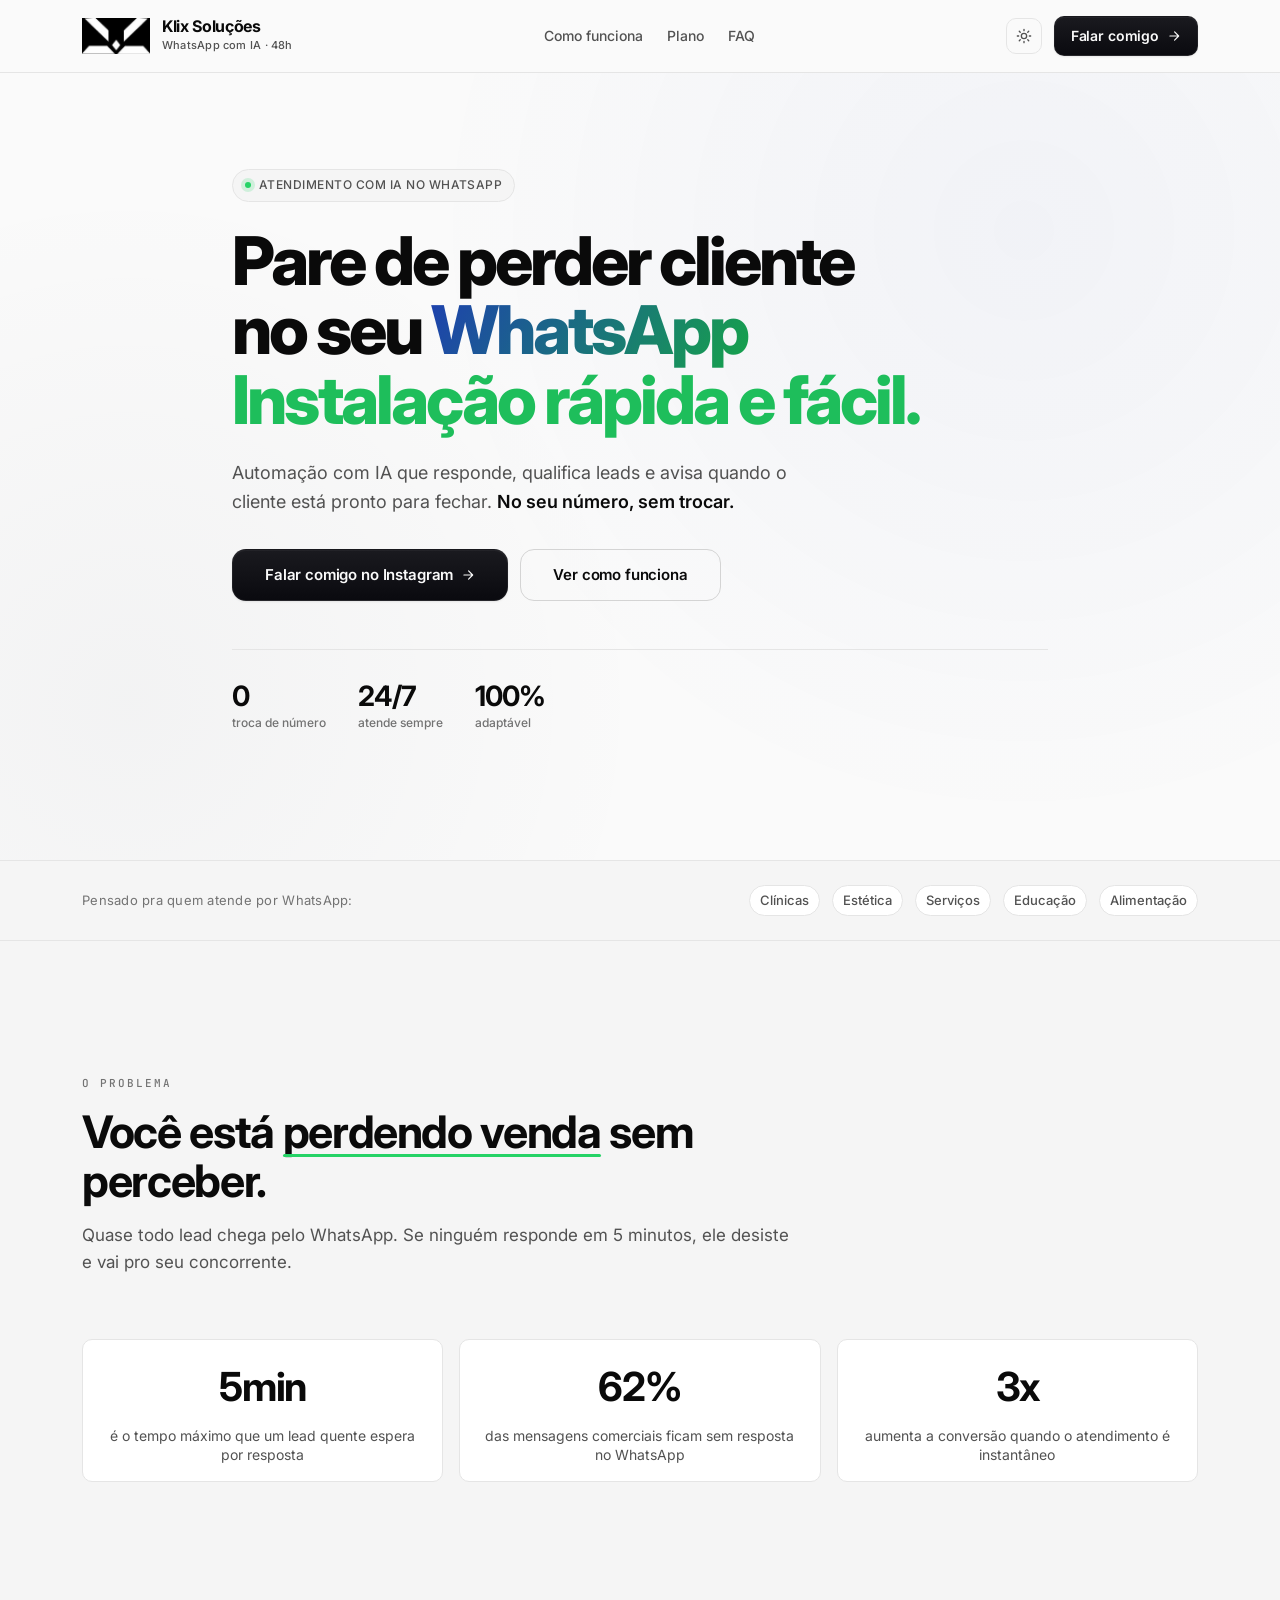
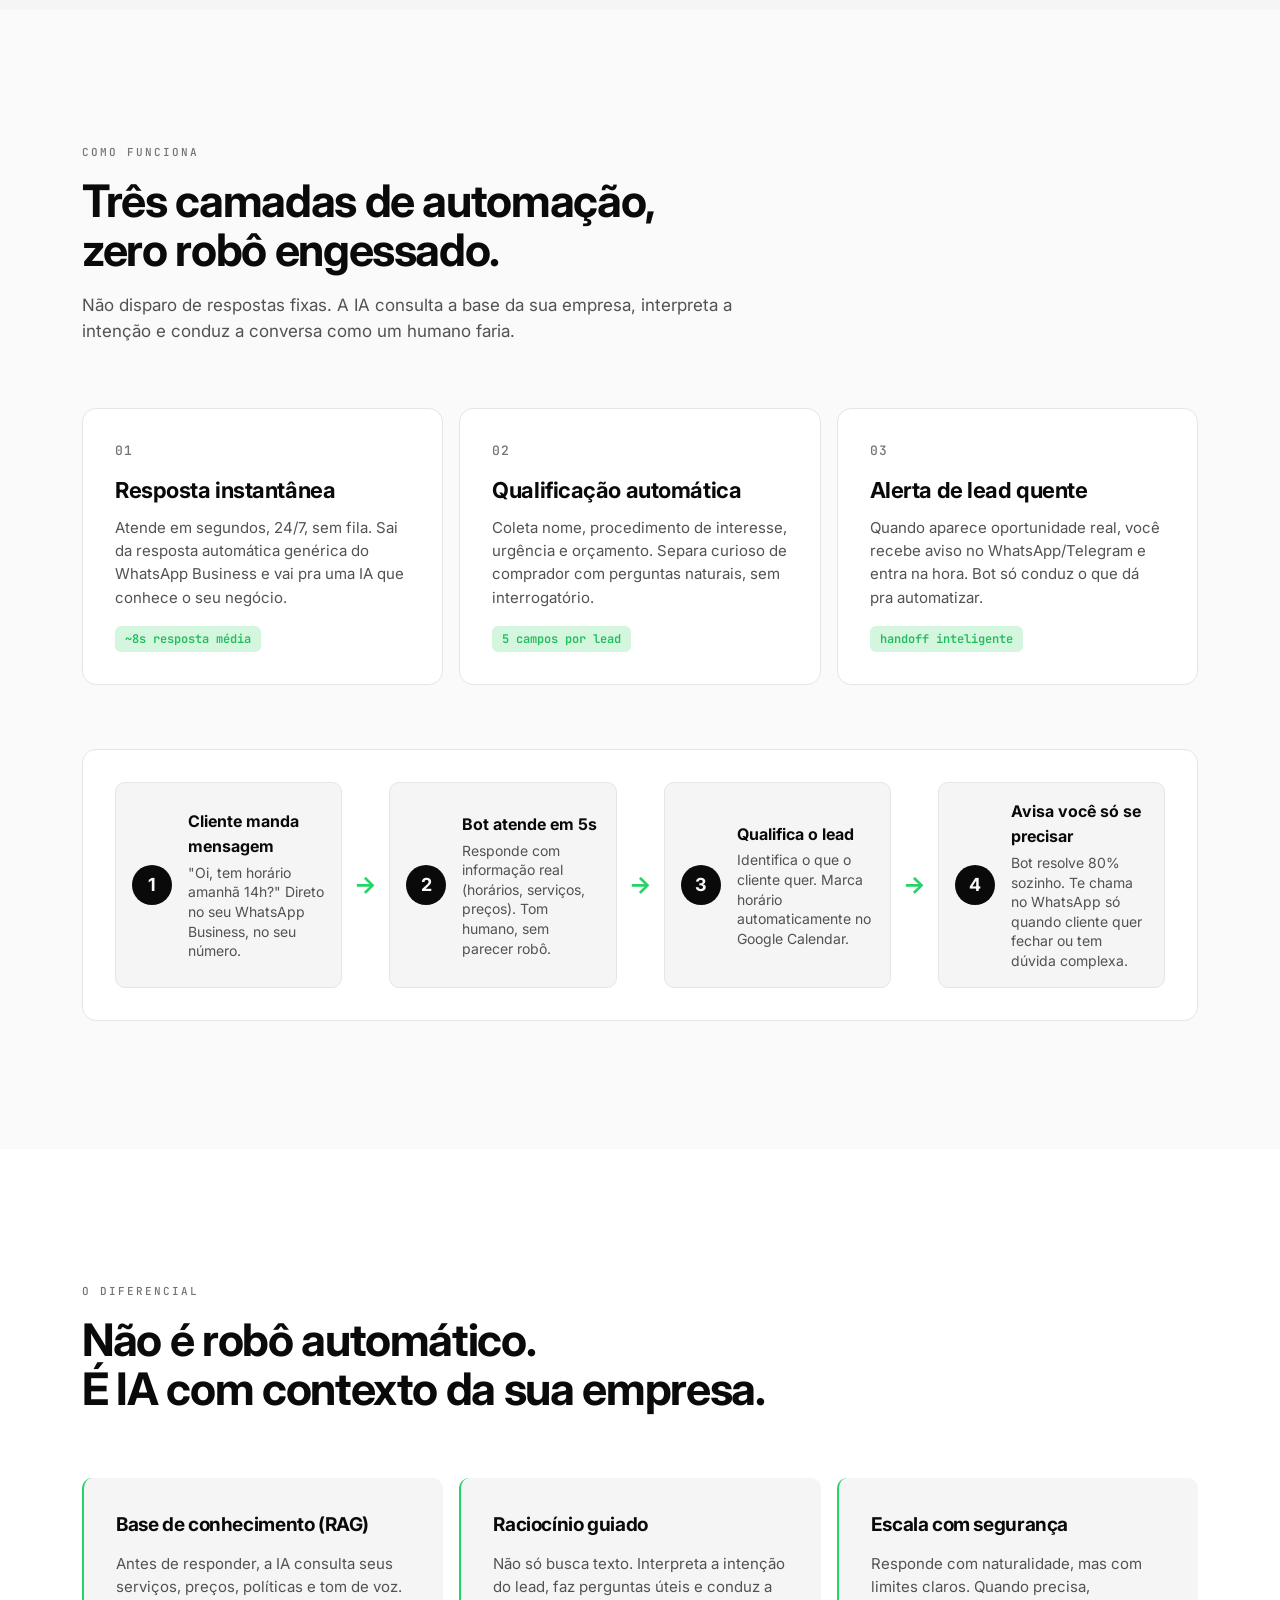
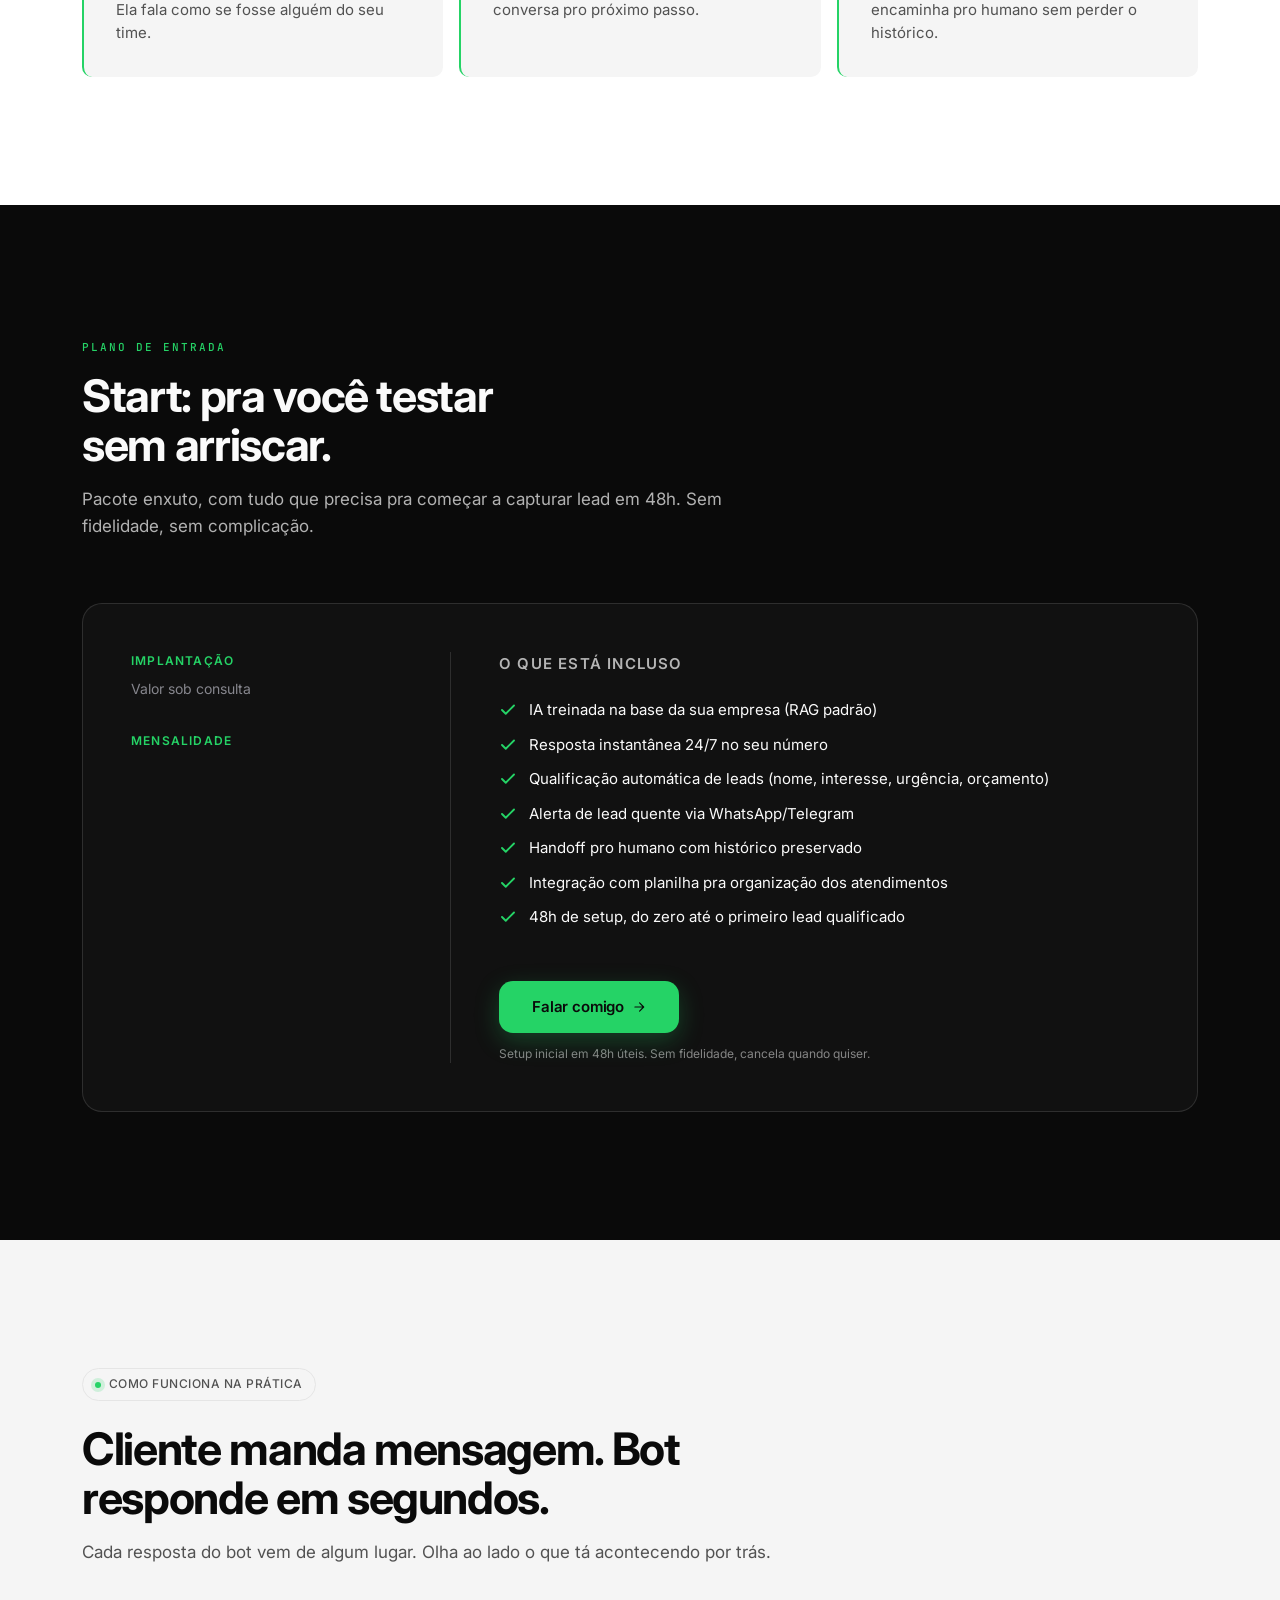
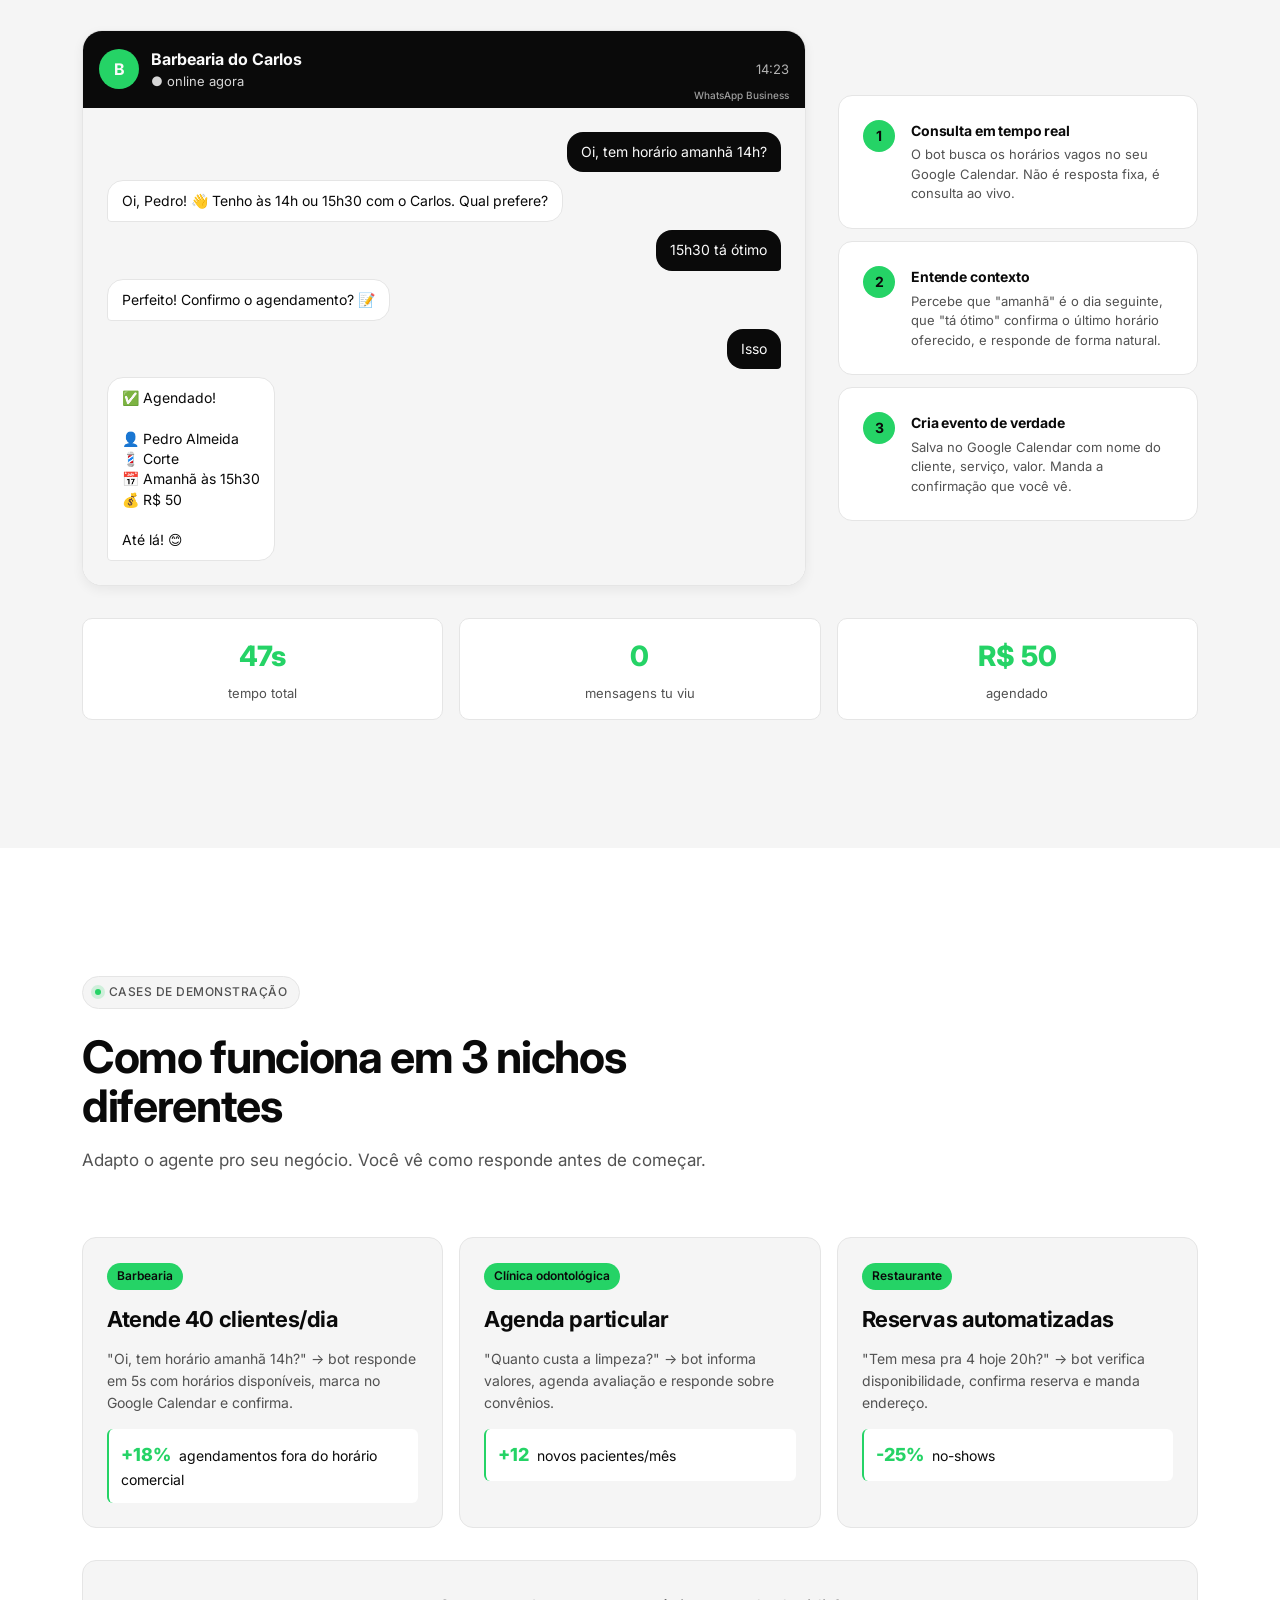
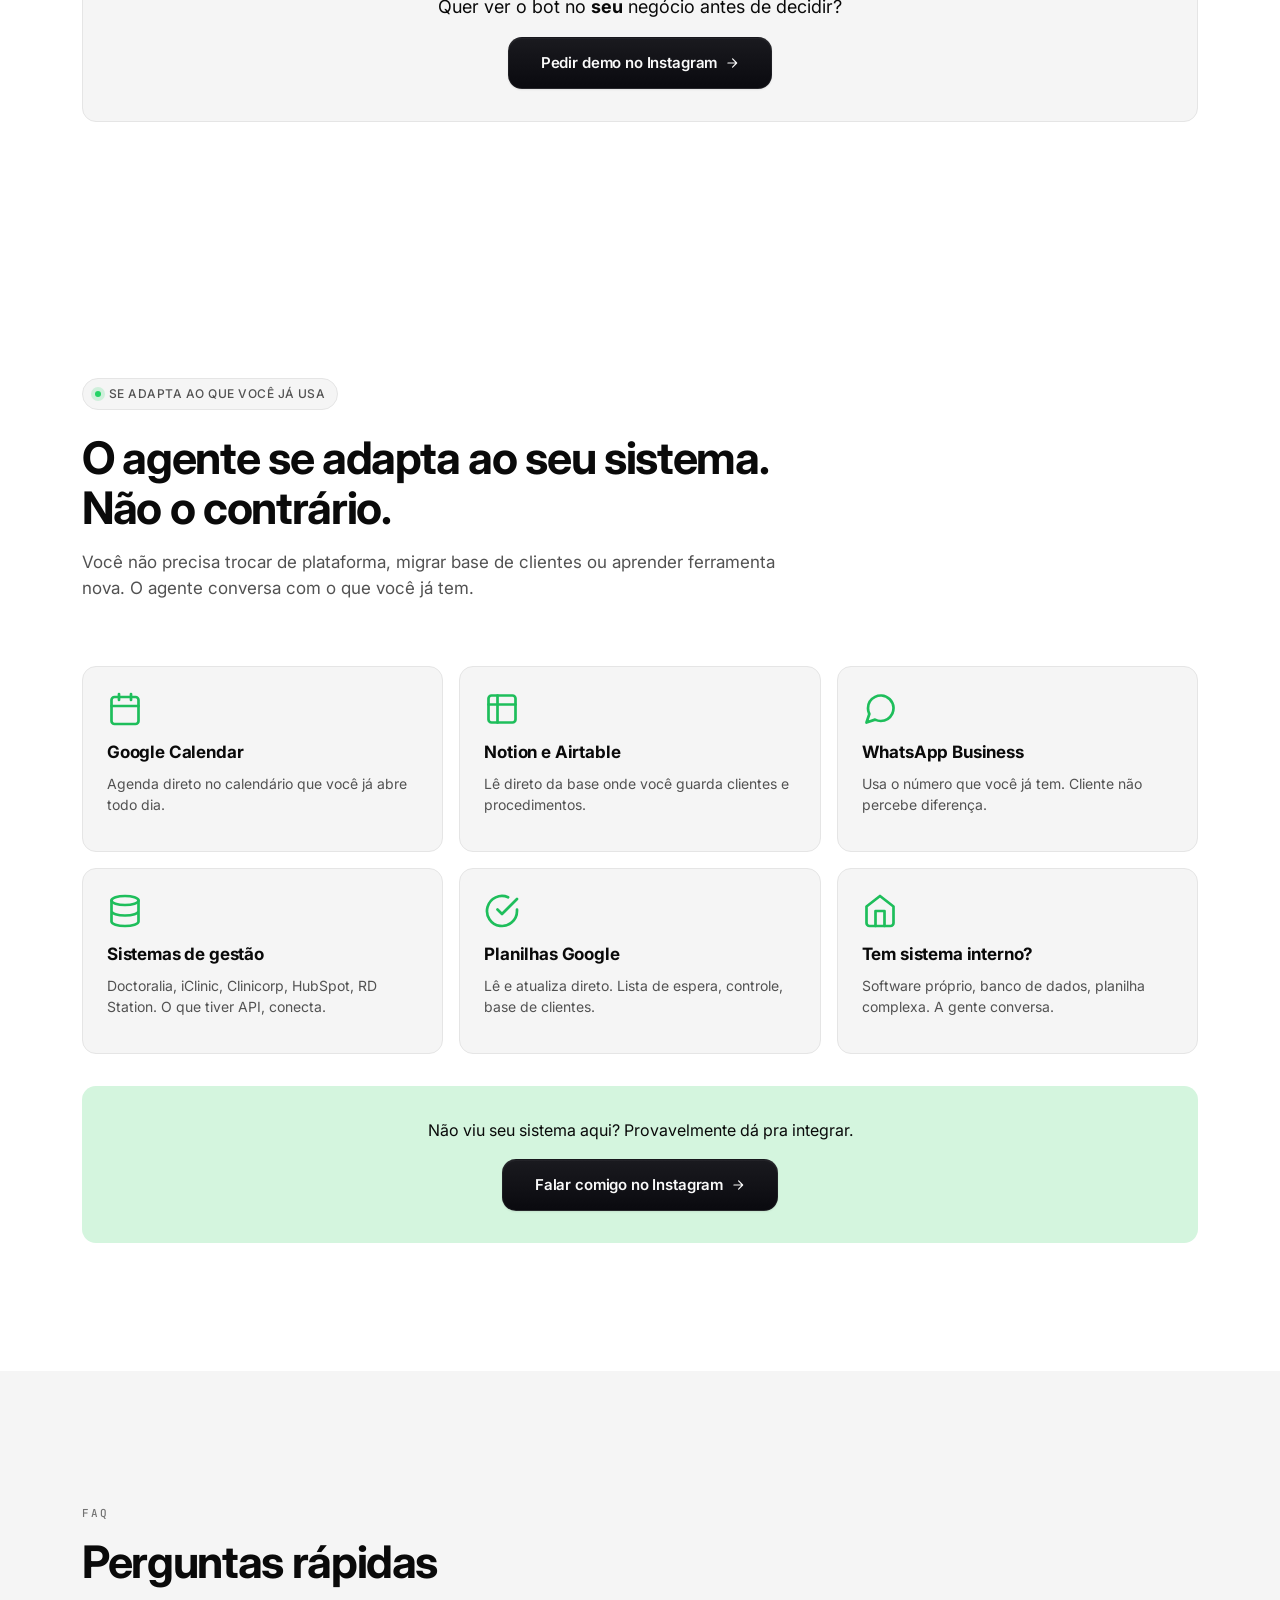
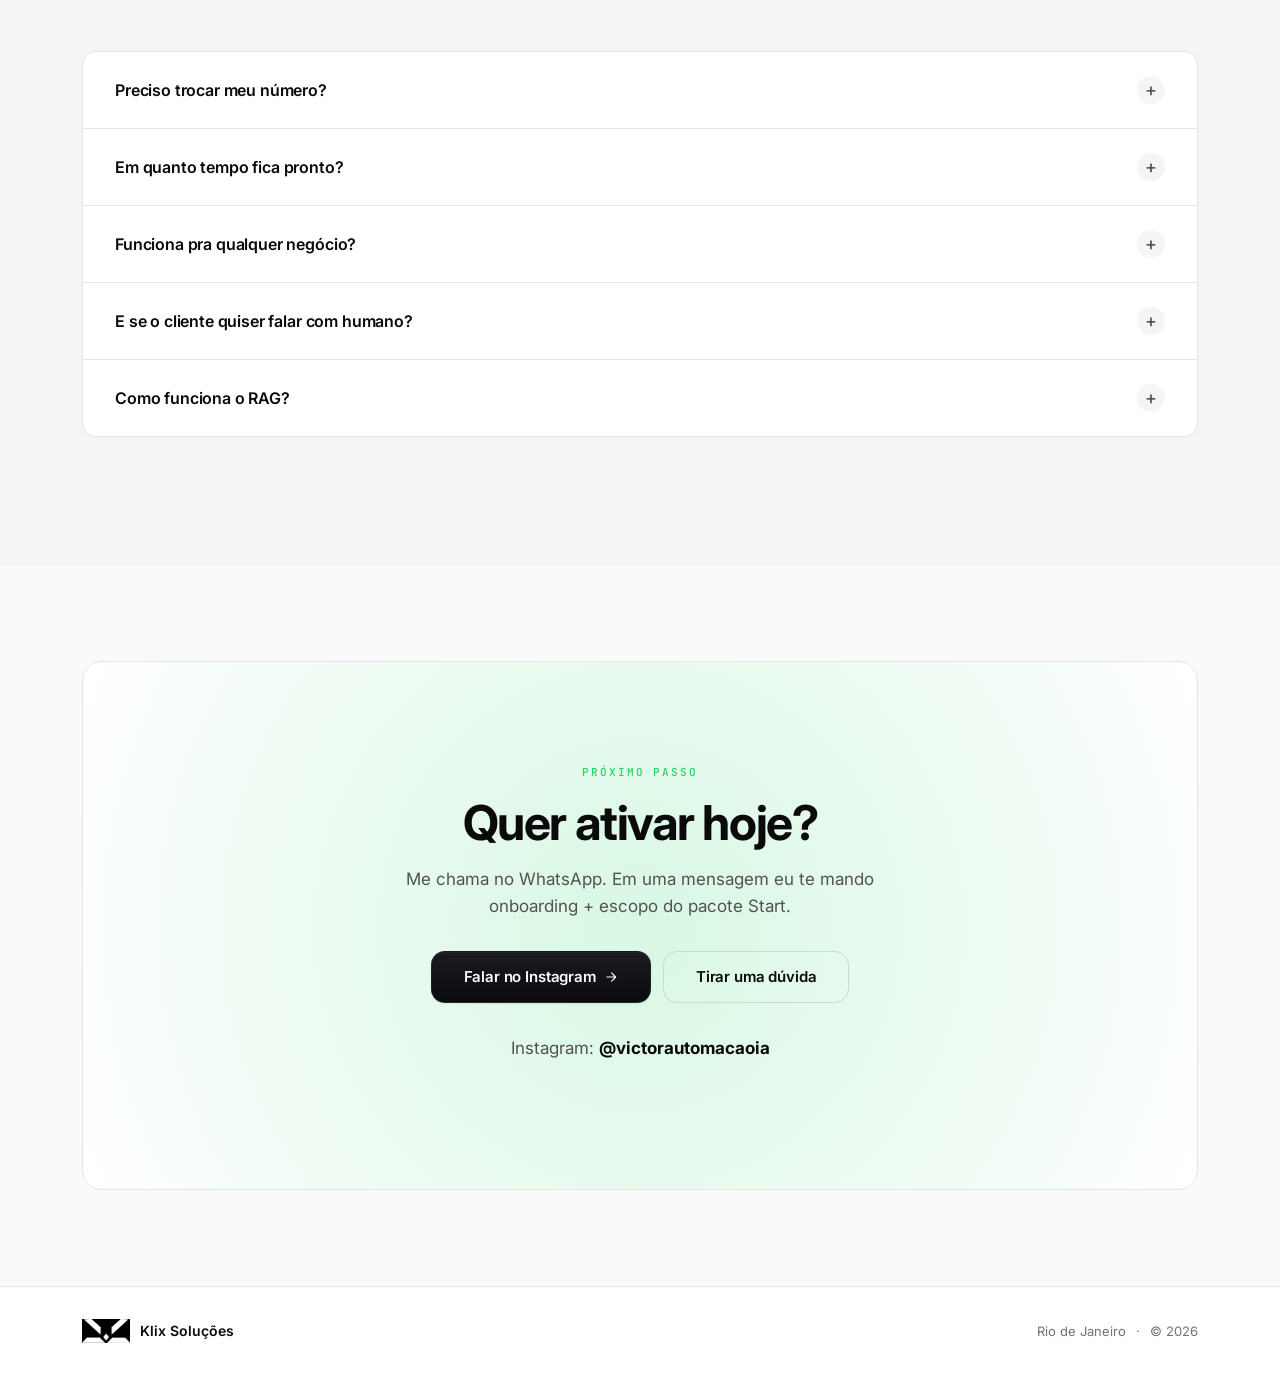
==== index.html @ 579a9c03 "fix: remove first person copy and update instagram links to klixsolucoesia" ====
<!doctype html>
<html lang="pt-BR">
<head>
  <meta charset="UTF-8" />
  <meta http-equiv="Content-Security-Policy" content="upgrade-insecure-requests">
  <meta name="viewport" content="width=device-width, initial-scale=1.0" />
  <title>Klix Soluções | WhatsApp com IA em 48h</title>
  <meta name="description" content="Automação com IA no WhatsApp. Resposta instantânea, qualificação automática de leads e alerta de lead quente pra clínicas, estética e serviços." />
  <meta name="theme-color" content="#0a0a0a" />
  <meta property="og:title" content="Klix Soluções · WhatsApp com IA em 48h" />
  <meta property="og:description" content="Resposta, qualificação e alerta no seu número, sem trocar." />
  <meta property="og:type" content="website" />
  <meta property="og:image" content="assets/og-cover.svg" />
  <link rel="icon" type="image/svg+xml" href="assets/favicon.svg" />
  <link rel="preconnect" href="https://fonts.googleapis.com" />
  <link rel="preconnect" href="https://fonts.gstatic.com" crossorigin />
  <link rel="stylesheet" href="https://fonts.googleapis.com/css2?family=Inter:wght@400;500;600;700;800&family=JetBrains+Mono:wght@400;500&display=swap" />
  <link rel="stylesheet" href="styles.css" />
</head>
<body>

<!-- ========== NAV ========== -->
<header class="nav">
  <div class="container nav__inner">
    <a href="#top" class="brand" aria-label="Klix Soluções">
      <img class="brand__mark" src="assets/logo-mark.png" alt="Klix Soluções" width="68" height="36" />
      <div class="brand__text">
        <strong>Klix Soluções</strong>
        <span>WhatsApp com IA · 48h</span>
      </div>
    </a>
    <nav class="nav__links" aria-label="Navegação principal">
      <a href="#como-funciona">Como funciona</a>
      <a href="#planos">Plano</a>
      <a href="#faq">FAQ</a>
    </nav>
    <div class="nav__actions">
      <button id="theme-toggle" class="theme-toggle" type="button" aria-label="Alternar tema">
        <svg class="icon-sun" viewBox="0 0 24 24" fill="none" stroke="currentColor" stroke-width="2" stroke-linecap="round" stroke-linejoin="round" aria-hidden="true">
          <circle cx="12" cy="12" r="4"/><path d="M12 2v2M12 20v2M4.93 4.93l1.41 1.41M17.66 17.66l1.41 1.41M2 12h2M20 12h2M4.93 19.07l1.41-1.41M17.66 6.34l1.41-1.41"/>
        </svg>
        <svg class="icon-moon" viewBox="0 0 24 24" fill="none" stroke="currentColor" stroke-width="2" stroke-linecap="round" stroke-linejoin="round" aria-hidden="true">
          <path d="M21 12.79A9 9 0 1 1 11.21 3 7 7 0 0 0 21 12.79z"/>
        </svg>
      </button>
      <a id="cta-top" class="btn btn--primary" href="https://instagram.com/klixsolucoesia" target="_blank" rel="noopener">
        Falar comigo
        <svg class="icon-arrow" viewBox="0 0 24 24" fill="none" stroke="currentColor" stroke-width="2" stroke-linecap="round" stroke-linejoin="round" aria-hidden="true"><path d="M5 12h14M13 5l7 7-7 7"/></svg>
      </a>
    </div>
  </div>
</header>

<main id="top">

  <!-- ========== HERO ========== -->
  <section class="hero">
    <div class="hero__bg" aria-hidden="true"></div>
    <div class="container hero__inner">
      <div class="hero__copy">
        <div class="eyebrow">
          <span class="eyebrow__dot"></span>
          Atendimento com IA no WhatsApp
        </div>
        <h1 class="hero__title">
          Pare de perder cliente<br>
          no seu <em class="brand-highlight">WhatsApp</em><br>
          <span class="hero__title-emph">Instalação rápida e fácil.</span>
        </h1>
        <p class="hero__sub">
          Automação com IA que responde, qualifica leads e avisa quando o cliente está pronto para fechar. <strong>No seu número, sem trocar.</strong>
        </p>
        <div class="hero__cta-row">
          <a id="cta-hero" class="btn btn--primary btn--lg" href="https://instagram.com/klixsolucoesia" target="_blank" rel="noopener">
            Falar comigo no Instagram
            <svg class="icon-arrow" viewBox="0 0 24 24" fill="none" stroke="currentColor" stroke-width="2" stroke-linecap="round" stroke-linejoin="round" aria-hidden="true"><path d="M5 12h14M13 5l7 7-7 7"/></svg>
          </a>
          <a class="btn btn--ghost btn--lg" href="#como-funciona">
            Ver como funciona
          </a>
        </div>
        <div class="hero__meta">
          <div class="hero__meta-item">
            <strong>0</strong>
            <span>troca de número</span>
          </div>
          <div class="hero__meta-item">
            <strong>24/7</strong>
            <span>atende sempre</span>
          </div>
          <div class="hero__meta-item">
            <strong>100%</strong>
            <span>adaptável</span>
          </div>
        </div>
      </div>
    </div>
  </section>

  <!-- ========== TRUST BAR ========== -->
  <section class="trustbar">
    <div class="container">
      <p class="trustbar__text">Pensado pra quem atende por WhatsApp:</p>
      <ul class="trustbar__list">
        <li>Clínicas</li>
        <li>Estética</li>
        <li>Serviços</li>
        <li>Educação</li>
        <li>Alimentação</li>
      </ul>
    </div>
  </section>

  <!-- ========== PROBLEMA ========== -->
  <section class="section section--problem">
    <div class="container">
      <div class="section__head">
        <span class="kicker">O problema</span>
        <h2>Você está <em>perdendo venda</em> sem perceber.</h2>
        <p>Quase todo lead chega pelo WhatsApp. Se ninguém responde em 5 minutos, ele desiste e vai pro seu concorrente.</p>
      </div>
      <div class="stats">
        <article class="stat">
          <strong>5min</strong>
          <p>é o tempo máximo que um lead quente espera por resposta</p>
        </article>
        <article class="stat">
          <strong>62%</strong>
          <p>das mensagens comerciais ficam sem resposta no WhatsApp</p>
        </article>
        <article class="stat">
          <strong>3x</strong>
          <p>aumenta a conversão quando o atendimento é instantâneo</p>
        </article>
      </div>
    </div>
  </section>

  <!-- ========== SOLUÇÃO ========== -->
  <section class="section section--solution" id="como-funciona">
    <div class="container">
      <div class="section__head">
        <span class="kicker">Como funciona</span>
        <h2>Três camadas de automação,<br>zero robô engessado.</h2>
        <p>Não disparo de respostas fixas. A IA consulta a base da sua empresa, interpreta a intenção e conduz a conversa como um humano faria.</p>
      </div>
      <div class="cards">
        <article class="card">
          <div class="card__num">01</div>
          <h3>Resposta instantânea</h3>
          <p>Atende em segundos, 24/7, sem fila. Sai da resposta automática genérica do WhatsApp Business e vai pra uma IA que conhece o seu negócio.</p>
          <div class="card__tag">~8s resposta média</div>
        </article>
        <article class="card">
          <div class="card__num">02</div>
          <h3>Qualificação automática</h3>
          <p>Coleta nome, procedimento de interesse, urgência e orçamento. Separa curioso de comprador com perguntas naturais, sem interrogatório.</p>
          <div class="card__tag">5 campos por lead</div>
        </article>
        <article class="card">
          <div class="card__num">03</div>
          <h3>Alerta de lead quente</h3>
          <p>Quando aparece oportunidade real, você recebe aviso no WhatsApp/Telegram e entra na hora. Bot só conduz o que dá pra automatizar.</p>
          <div class="card__tag">handoff inteligente</div>
        </article>
      </div>
      <div class="process-grid">
        <div class="process-step">
          <div class="step-num">1</div>
          <div class="step-content">
            <div class="step-title">Cliente manda mensagem</div>
            <div class="step-desc">"Oi, tem horário amanhã 14h?" Direto no seu WhatsApp Business, no seu número.</div>
          </div>
        </div>
        <div class="step-arrow">→</div>
        <div class="process-step">
          <div class="step-num">2</div>
          <div class="step-content">
            <div class="step-title">Bot atende em 5s</div>
            <div class="step-desc">Responde com informação real (horários, serviços, preços). Tom humano, sem parecer robô.</div>
          </div>
        </div>
        <div class="step-arrow">→</div>
        <div class="process-step">
          <div class="step-num">3</div>
          <div class="step-content">
            <div class="step-title">Qualifica o lead</div>
            <div class="step-desc">Identifica o que o cliente quer. Marca horário automaticamente no Google Calendar.</div>
          </div>
        </div>
        <div class="step-arrow">→</div>
        <div class="process-step">
          <div class="step-num">4</div>
          <div class="step-content">
            <div class="step-title">Avisa você só se precisar</div>
            <div class="step-desc">Bot resolve 80% sozinho. Te chama no WhatsApp só quando cliente quer fechar ou tem dúvida complexa.</div>
          </div>
        </div>
      </div>
    </div>
  </section>

  <!-- ========== DIFERENCIAL ========== -->
  <section class="section section--diff">
    <div class="container">
      <div class="section__head">
        <span class="kicker">O diferencial</span>
        <h2>Não é robô automático.<br>É IA com contexto da sua empresa.</h2>
      </div>
      <div class="diff-grid">
        <article>
          <h3>Base de conhecimento (RAG)</h3>
          <p>Antes de responder, a IA consulta seus serviços, preços, políticas e tom de voz. Ela fala como se fosse alguém do seu time.</p>
        </article>
        <article>
          <h3>Raciocínio guiado</h3>
          <p>Não só busca texto. Interpreta a intenção do lead, faz perguntas úteis e conduz a conversa pro próximo passo.</p>
        </article>
        <article>
          <h3>Escala com segurança</h3>
          <p>Responde com naturalidade, mas com limites claros. Quando precisa, encaminha pro humano sem perder o histórico.</p>
        </article>
      </div>
    </div>
  </section>

  <!-- ========== PLANO ========== -->
  <section class="section section--plan" id="planos">
    <div class="container">
      <div class="section__head">
        <span class="kicker">Plano de entrada</span>
        <h2>Start: pra você testar<br>sem arriscar.</h2>
        <p>Pacote enxuto, com tudo que precisa pra começar a capturar lead em 48h. Sem fidelidade, sem complicação.</p>
      </div>
      <div class="plan">
        <div class="plan__price">
          <div class="plan__price-item">
            <div class="plan__price-label">Implantação</div>
            <div class="plan__price-meta" style="font-size:14px;color:#86868d;">Valor sob consulta</div>
          </div>
          <div class="plan__price-item">
            <div class="plan__price-label">Mensalidade</div>
            
          </div>
        </div>
        <div class="plan__features">
          <h3>O que está incluso</h3>
          <ul>
            <li>
              <svg class="check" viewBox="0 0 24 24" fill="none" stroke="currentColor" stroke-width="2.5" stroke-linecap="round" stroke-linejoin="round" aria-hidden="true"><path d="M20 6 9 17l-5-5"/></svg>
              IA treinada na base da sua empresa (RAG padrão)
            </li>
            <li>
              <svg class="check" viewBox="0 0 24 24" fill="none" stroke="currentColor" stroke-width="2.5" stroke-linecap="round" stroke-linejoin="round" aria-hidden="true"><path d="M20 6 9 17l-5-5"/></svg>
              Resposta instantânea 24/7 no seu número
            </li>
            <li>
              <svg class="check" viewBox="0 0 24 24" fill="none" stroke="currentColor" stroke-width="2.5" stroke-linecap="round" stroke-linejoin="round" aria-hidden="true"><path d="M20 6 9 17l-5-5"/></svg>
              Qualificação automática de leads (nome, interesse, urgência, orçamento)
            </li>
            <li>
              <svg class="check" viewBox="0 0 24 24" fill="none" stroke="currentColor" stroke-width="2.5" stroke-linecap="round" stroke-linejoin="round" aria-hidden="true"><path d="M20 6 9 17l-5-5"/></svg>
              Alerta de lead quente via WhatsApp/Telegram
            </li>
            <li>
              <svg class="check" viewBox="0 0 24 24" fill="none" stroke="currentColor" stroke-width="2.5" stroke-linecap="round" stroke-linejoin="round" aria-hidden="true"><path d="M20 6 9 17l-5-5"/></svg>
              Handoff pro humano com histórico preservado
            </li>
            <li>
              <svg class="check" viewBox="0 0 24 24" fill="none" stroke="currentColor" stroke-width="2.5" stroke-linecap="round" stroke-linejoin="round" aria-hidden="true"><path d="M20 6 9 17l-5-5"/></svg>
              Integração com planilha pra organização dos atendimentos
            </li>
            <li>
              <svg class="check" viewBox="0 0 24 24" fill="none" stroke="currentColor" stroke-width="2.5" stroke-linecap="round" stroke-linejoin="round" aria-hidden="true"><path d="M20 6 9 17l-5-5"/></svg>
              48h de setup, do zero até o primeiro lead qualificado
            </li>
          </ul>
          <a id="cta-offer" class="btn btn--accent btn--lg plan__cta" href="https://instagram.com/klixsolucoesia" target="_blank" rel="noopener">
            Falar comigo
            <svg class="icon-arrow" viewBox="0 0 24 24" fill="none" stroke="currentColor" stroke-width="2" stroke-linecap="round" stroke-linejoin="round" aria-hidden="true"><path d="M5 12h14M13 5l7 7-7 7"/></svg>
          </a>
          <p class="plan__fine">Setup inicial em 48h úteis. Sem fidelidade, cancela quando quiser.</p>
        </div>
      </div>
    </div>
  </section>

  
<!-- ========== DEMO ========== -->
<section class="section section--demo" id="demo">
  <div class="container">
    <div class="section__head">
      <div class="eyebrow">
        <span class="eyebrow__dot"></span>
        Como funciona na prática
      </div>
      <h2>Cliente manda mensagem. Bot responde em segundos.</h2>
      <p>Cada resposta do bot vem de algum lugar. Olha ao lado o que tá acontecendo por trás.</p>
    </div>

    <div class="demo-grid">
      <!-- Chat à esquerda -->
      <div class="chat-mock">
        <div class="chat-mock__header">
          <div class="chat-avatar">B</div>
          <div class="chat-meta">
            <div class="chat-name">Barbearia do Carlos</div>
            <div class="chat-status">● online agora</div>
          </div>
          <div class="chat-time">14:23</div>
        </div>

        <div class="chat-body">
          <div class="msg msg--user" data-annotation="1">Oi, tem horário amanhã 14h?</div>
          <div class="msg msg--bot" data-annotation="2">Oi, Pedro! 👋 Tenho às 14h ou 15h30 com o Carlos. Qual prefere?</div>
          <div class="msg msg--user" data-annotation="3">15h30 tá ótimo</div>
          <div class="msg msg--bot" data-annotation="4">Perfeito! Confirmo o agendamento? 📝</div>
          <div class="msg msg--user" data-annotation="5">Isso</div>
          <div class="msg msg--bot" data-annotation="6">✅ Agendado!<br><br>👤 Pedro Almeida<br>💈 Corte<br>📅 Amanhã às 15h30<br>💰 R$ 50<br><br>Até lá! 😊</div>
        </div>
      </div>

      <!-- Annotations à direita -->
      <div class="annotations-panel">
        <div class="annotation-card" data-target="2">
          <div class="annotation-num">1</div>
          <div class="annotation-content">
            <strong>Consulta em tempo real</strong>
            <p>O bot busca os horários vagos no seu Google Calendar. Não é resposta fixa, é consulta ao vivo.</p>
          </div>
        </div>

        <div class="annotation-card" data-target="4">
          <div class="annotation-num">2</div>
          <div class="annotation-content">
            <strong>Entende contexto</strong>
            <p>Percebe que "amanhã" é o dia seguinte, que "tá ótimo" confirma o último horário oferecido, e responde de forma natural.</p>
          </div>
        </div>

        <div class="annotation-card" data-target="6">
          <div class="annotation-num">3</div>
          <div class="annotation-content">
            <strong>Cria evento de verdade</strong>
            <p>Salva no Google Calendar com nome do cliente, serviço, valor. Manda a confirmação que você vê.</p>
          </div>
        </div>
      </div>
    </div>

    <div class="chat-stats">
      <div class="stat">
        <div class="stat-num">47s</div>
        <div class="stat-label">tempo total</div>
      </div>
      <div class="stat">
        <div class="stat-num">0</div>
        <div class="stat-label">mensagens tu viu</div>
      </div>
      <div class="stat">
        <div class="stat-num">R$ 50</div>
        <div class="stat-label">agendado</div>
      </div>
    </div>
  </div>
</section>

<!-- ========== CASES ========== -->
<section class="section section--cases" id="cases">
  <div class="container">
    <div class="section__head">
      <div class="eyebrow">
        <span class="eyebrow__dot"></span>
        Cases de demonstração
      </div>
      <h2>Como funciona em 3 nichos diferentes</h2>
      <p>Adapto o agente pro seu negócio. Você vê como responde antes de começar.</p>
    </div>

    <div class="cases-grid">
      <div class="case-card">
        <div class="case-tag">Barbearia</div>
        <h3>Atende 40 clientes/dia</h3>
        <p>"Oi, tem horário amanhã 14h?" → bot responde em 5s com horários disponíveis, marca no Google Calendar e confirma.</p>
        <div class="case-result">
          <strong>+18%</strong> agendamentos fora do horário comercial
        </div>
      </div>

      <div class="case-card">
        <div class="case-tag">Clínica odontológica</div>
        <h3>Agenda particular</h3>
        <p>"Quanto custa a limpeza?" → bot informa valores, agenda avaliação e responde sobre convênios.</p>
        <div class="case-result">
          <strong>+12</strong> novos pacientes/mês
        </div>
      </div>

      <div class="case-card">
        <div class="case-tag">Restaurante</div>
        <h3>Reservas automatizadas</h3>
        <p>"Tem mesa pra 4 hoje 20h?" → bot verifica disponibilidade, confirma reserva e manda endereço.</p>
        <div class="case-result">
          <strong>-25%</strong> no-shows
        </div>
      </div>
    </div>

    <div class="cases-cta">
      <p>Quer ver o bot no <strong>seu</strong> negócio antes de decidir?</p>
      <a class="btn btn--primary btn--lg" href="https://instagram.com/klixsolucoesia" target="_blank" rel="noopener">
        Pedir demo no Instagram
        <svg class="icon-arrow" viewBox="0 0 24 24" fill="none" stroke="currentColor" stroke-width="2" stroke-linecap="round" stroke-linejoin="round" aria-hidden="true"><path d="M5 12h14M13 5l7 7-7 7"/></svg>
      </a>
    </div>
  </div>
</section>


<!-- ========== INTEGRAÇÕES ========== -->
<section class="section section--integrations" id="integracoes">
  <div class="container">
    <div class="section__head">
      <div class="eyebrow">
        <span class="eyebrow__dot"></span>
        Se adapta ao que você já usa
      </div>
      <h2>O agente se adapta ao seu sistema. Não o contrário.</h2>
      <p>Você não precisa trocar de plataforma, migrar base de clientes ou aprender ferramenta nova. O agente conversa com o que você já tem.</p>
    </div>

    <div class="integrations-grid">
      <div class="integration-card">
        <svg class="integration-icon" viewBox="0 0 24 24" fill="none" stroke="currentColor" stroke-width="1.8" stroke-linecap="round" stroke-linejoin="round" aria-hidden="true">
          <rect x="3" y="4" width="18" height="18" rx="2"/><path d="M16 2v4M8 2v4M3 10h18"/>
        </svg>
        <h3>Google Calendar</h3>
        <p>Agenda direto no calendário que você já abre todo dia.</p>
      </div>

      <div class="integration-card">
        <svg class="integration-icon" viewBox="0 0 24 24" fill="none" stroke="currentColor" stroke-width="1.8" stroke-linecap="round" stroke-linejoin="round" aria-hidden="true">
          <rect x="3" y="3" width="18" height="18" rx="2"/><path d="M9 3v18M3 9h18"/>
        </svg>
        <h3>Notion e Airtable</h3>
        <p>Lê direto da base onde você guarda clientes e procedimentos.</p>
      </div>

      <div class="integration-card">
        <svg class="integration-icon" viewBox="0 0 24 24" fill="none" stroke="currentColor" stroke-width="1.8" stroke-linecap="round" stroke-linejoin="round" aria-hidden="true">
          <path d="M21 11.5a8.38 8.38 0 0 1-.9 3.8 8.5 8.5 0 0 1-7.6 4.7 8.38 8.38 0 0 1-3.8-.9L3 21l1.9-5.7a8.38 8.38 0 0 1-.9-3.8 8.5 8.5 0 0 1 4.7-7.6 8.38 8.38 0 0 1 3.8-.9h.5a8.48 8.48 0 0 1 8 8v.5z"/>
        </svg>
        <h3>WhatsApp Business</h3>
        <p>Usa o número que você já tem. Cliente não percebe diferença.</p>
      </div>

      <div class="integration-card">
        <svg class="integration-icon" viewBox="0 0 24 24" fill="none" stroke="currentColor" stroke-width="1.8" stroke-linecap="round" stroke-linejoin="round" aria-hidden="true">
          <ellipse cx="12" cy="5" rx="9" ry="3"/><path d="M21 12c0 1.66-4 3-9 3s-9-1.34-9-3M3 5v14c0 1.66 4 3 9 3s9-1.34 9-3V5"/>
        </svg>
        <h3>Sistemas de gestão</h3>
        <p>Doctoralia, iClinic, Clinicorp, HubSpot, RD Station. O que tiver API, conecta.</p>
      </div>

      <div class="integration-card">
        <svg class="integration-icon" viewBox="0 0 24 24" fill="none" stroke="currentColor" stroke-width="1.8" stroke-linecap="round" stroke-linejoin="round" aria-hidden="true">
          <path d="M22 11.08V12a10 10 0 1 1-5.93-9.14"/><polyline points="22 4 12 14.01 9 11.01"/>
        </svg>
        <h3>Planilhas Google</h3>
        <p>Lê e atualiza direto. Lista de espera, controle, base de clientes.</p>
      </div>

      <div class="integration-card">
        <svg class="integration-icon" viewBox="0 0 24 24" fill="none" stroke="currentColor" stroke-width="1.8" stroke-linecap="round" stroke-linejoin="round" aria-hidden="true">
          <path d="M3 9l9-7 9 7v11a2 2 0 0 1-2 2H5a2 2 0 0 1-2-2z"/><polyline points="9 22 9 12 15 12 15 22"/>
        </svg>
        <h3>Tem sistema interno?</h3>
        <p>Software próprio, banco de dados, planilha complexa. A gente conversa.</p>
      </div>
    </div>

    <div class="integrations-cta">
      <p>Não viu seu sistema aqui? Provavelmente dá pra integrar.</p>
      <a class="btn btn--primary btn--lg" href="https://instagram.com/klixsolucoesia" target="_blank" rel="noopener">
        Falar comigo no Instagram
        <svg class="icon-arrow" viewBox="0 0 24 24" fill="none" stroke="currentColor" stroke-width="2" stroke-linecap="round" stroke-linejoin="round" aria-hidden="true"><path d="M5 12h14M13 5l7 7-7 7"/></svg>
      </a>
    </div>
  </div>
</section>

<!-- ========== FAQ ========== -->
  <section class="section section--faq" id="faq">
    <div class="container">
      <div class="section__head">
        <span class="kicker">FAQ</span>
        <h2>Perguntas rápidas</h2>
      </div>
      <div class="faq-list">
        <details class="faq-item">
          <summary>Preciso trocar meu número?<span class="faq-icon" aria-hidden="true">+</span></summary>
          <div class="faq-answer">Não. Mantemos seu número atual do WhatsApp e configuramos a automação direto no fluxo de atendimento. Zero troca, zero prejuízo pros clientes que já têm seu número salvo.</div>
        </details>
        <details class="faq-item">
          <summary>Em quanto tempo fica pronto?<span class="faq-icon" aria-hidden="true">+</span></summary>
          <div class="faq-answer">Com onboarding completo, o básico fica ativo em até 48h úteis. Ajustes finos e integrações adicionais geralmente pedem mais uns dias.</div>
        </details>
        <details class="faq-item">
          <summary>Funciona pra qualquer negócio?<span class="faq-icon" aria-hidden="true">+</span></summary>
          <div class="faq-answer">Foco principal em negócios locais que dependem de WhatsApp: estética, clínicas, serviços, alimentação, educação. Outros modelos funcionam, mas pedem adaptação.</div>
        </details>
        <details class="faq-item">
          <summary>E se o cliente quiser falar com humano?<span class="faq-icon" aria-hidden="true">+</span></summary>
          <div class="faq-answer">A qualquer momento o atendente humano é notificado e entra na conversa. O bot só conduz o que dá pra automatizar sem perder qualidade.</div>
        </details>
        <details class="faq-item">
          <summary>Como funciona o RAG?<span class="faq-icon" aria-hidden="true">+</span></summary>
          <div class="faq-answer">Antes de responder, a IA consulta a base de conhecimento da sua empresa: serviços, preços, políticas, tom de voz. Ela fala como alguém do seu time, não como um chatbot genérico.</div>
        </details>
      </div>
    </div>
  </section>

  <!-- ========== CTA FINAL ========== -->
  <section class="cta-final">
    <div class="container">
      <div class="cta-final__box">
        <div class="kicker kicker--light">Próximo passo</div>
        <h2>Quer ativar hoje?</h2>
        <p>Me chama no WhatsApp. Em uma mensagem eu te mando onboarding + escopo do pacote Start.</p>
        <div class="cta-final__row">
          <a id="cta-bottom" class="btn btn--primary btn--lg" href="https://instagram.com/klixsolucoesia" target="_blank" rel="noopener">
            Falar no Instagram
            <svg class="icon-arrow" viewBox="0 0 24 24" fill="none" stroke="currentColor" stroke-width="2" stroke-linecap="round" stroke-linejoin="round" aria-hidden="true"><path d="M5 12h14M13 5l7 7-7 7"/></svg>
          </a>
          <a class="btn btn--ghost btn--lg" href="https://instagram.com/klixsolucoesia" target="_blank" rel="noopener">
            Tirar uma dúvida
          </a>
        </div>
        <p class="cta-final__ig">Instagram: <strong>@victorautomacaoia</strong></p>
      </div>
    </div>
  </section>

</main>

<!-- ========== FOOTER ========== -->
<footer class="footer">
  <div class="container">
    <div class="footer__row">
      <a href="#top" class="footer__brand" aria-label="Klix Soluções">
        <img src="assets/logo-mark.png" alt="" width="48" height="24" aria-hidden="true" />
        <span>Klix Soluções</span>
      </a>
      <div class="footer__meta">
        <span>Rio de Janeiro</span>
        <span aria-hidden="true">·</span>
        <span>© <span id="year"></span></span>
      </div>
    </div>
  </div>
</footer>

<script src="script.js"></script>
</body>
</html>
---- styles.css ----
/* ============================================
   Victor Automação IA · Design Tokens
   Monocromático + Verde WhatsApp accent
   ============================================ */

:root {
  /* PALETTE - light mode */
  --bg: #fafafa;
  --surface: #ffffff;
  --surface-2: #f5f5f5;
  --surface-3: #ebebeb;
  --border: #e5e5e5;
  --border-strong: #d4d4d4;
  --text: #0a0a0a;
  --text-muted: #525252;
  --text-subtle: #737373;
  --text-on-accent: #0a0a0a;

  /* ACCENT - WhatsApp green */
  --accent: #25d366;
  --accent-strong: #1ebe5b;
  --accent-soft: #d4f5de;
  --accent-glow: rgba(37, 211, 102, 0.18);

  /* PRIMARY - preto (cria identidade) */
  --primary: #0a0a0a;
  --primary-hover: #1a1a1a;
  --on-primary: #fafafa;

  /* SHADOW */
  --shadow-sm: 0 1px 2px rgba(0,0,0,.04);
  --shadow-md: 0 4px 12px rgba(0,0,0,.06);
  --shadow-lg: 0 10px 32px rgba(0,0,0,.08);
  --shadow-accent: 0 8px 24px rgba(37, 211, 102, 0.25);

  /* RADIUS */
  --r-xs: 4px;
  --r-sm: 6px;
  --r-md: 10px;
  --r-lg: 14px;
  --r-xl: 20px;
  --r-pill: 999px;

  /* SPACING */
  --sp-1: 4px;
  --sp-2: 8px;
  --sp-3: 12px;
  --sp-4: 16px;
  --sp-5: 24px;
  --sp-6: 32px;
  --sp-7: 48px;
  --sp-8: 64px;
  --sp-9: 96px;
  --sp-10: 128px;

  /* TYPOGRAPHY */
  --ff-sans: 'Inter', ui-sans-serif, system-ui, -apple-system, sans-serif;
  --ff-mono: 'JetBrains Mono', ui-monospace, monospace;

  /* LAYOUT */
  --container: 1180px;
  --container-narrow: 800px;
}

[data-theme="dark"] {
  --bg: #0a0a0a;
  --surface: #141414;
  --surface-2: #1c1c1c;
  --surface-3: #262626;
  --border: #2a2a2a;
  --border-strong: #404040;
  --text: #fafafa;
  --text-muted: #a3a3a3;
  --text-subtle: #737373;
  --shadow-sm: 0 1px 2px rgba(0,0,0,.4);
  --shadow-md: 0 4px 12px rgba(0,0,0,.5);
  --shadow-lg: 0 10px 32px rgba(0,0,0,.6);
  --accent-soft: rgba(37, 211, 102, 0.12);
  --accent-glow: rgba(37, 211, 102, 0.18);
}

/* ============================================
   Reset & base
   ============================================ */
*, *::before, *::after { box-sizing: border-box; }
* { margin: 0; padding: 0; }

html {
  scroll-behavior: smooth;
  -webkit-text-size-adjust: 100%;
}

body {
  font-family: var(--ff-sans);
  font-size: 16px;
  line-height: 1.55;
  color: var(--text);
  background: var(--bg);
  -webkit-font-smoothing: antialiased;
  -moz-osx-font-smoothing: grayscale;
  transition: background 0.2s ease, color 0.2s ease;
}

img, svg { display: block; max-width: 100%; }
a { color: inherit; text-decoration: none; }
button { font: inherit; cursor: pointer; border: 0; background: none; color: inherit; }

/* ============================================
   Layout helpers
   ============================================ */
.container {
  width: 100%;
  max-width: var(--container);
  margin: 0 auto;
  padding: 0 var(--sp-5);
}

@media (min-width: 768px) {
  .container { padding: 0 var(--sp-6); }
}

main { overflow-x: clip; }

/* ============================================
   Nav
   ============================================ */
.nav {
  position: sticky;
  top: 0;
  z-index: 50;
  background: color-mix(in oklab, var(--bg) 92%, transparent);
  backdrop-filter: blur(12px);
  -webkit-backdrop-filter: blur(12px);
  border-bottom: 1px solid var(--border);
}

.nav__inner {
  display: flex;
  align-items: center;
  justify-content: space-between;
  gap: var(--sp-4);
  min-height: 72px;
}

.brand {
  display: flex;
  align-items: center;
  gap: 12px;
}

.brand__mark,
.brand > svg {
  width: 36px !important;
  height: 36px !important;
  max-width: 36px !important;
  max-height: 36px !important;
  min-width: 36px !important;
  min-height: 36px !important;
  color: var(--primary);
  flex-shrink: 0;
  display: block;
}

[data-theme="dark"] .brand__mark {
  color: var(--text);
}

.brand__diamond {
  fill: var(--accent);
}
img.brand__mark,
img.brand__mark[src$=".png"] {
  width: 68px !important;
  height: 36px !important;
  max-width: 68px !important;
  max-height: 36px !important;
  display: block;
  flex-shrink: 0;
  object-fit: contain;
}


.brand__text strong {
  display: block;
  font-size: 16px;
  font-weight: 700;
  letter-spacing: -0.02em;
  line-height: 1.1;
}

.brand__text span {
  display: block;
  font-size: 11px;
  font-weight: 500;
  color: var(--text-muted);
  letter-spacing: 0.02em;
  margin-top: 1px;
}

.nav__links {
  display: none;
  gap: var(--sp-5);
  font-size: 14px;
  font-weight: 500;
}

@media (min-width: 800px) {
  .nav__links { display: flex; }
}

.nav__links a {
  color: var(--text-muted);
  transition: color .15s;
}

.nav__links a:hover {
  color: var(--text);
}

.nav__actions {
  display: flex;
  align-items: center;
  gap: var(--sp-3);
}

/* theme toggle */
.theme-toggle {
  width: 36px;
  height: 36px;
  border-radius: var(--r-md);
  display: grid;
  place-items: center;
  color: var(--text-muted);
  border: 1px solid var(--border);
  transition: all .15s;
}

.theme-toggle:hover {
  color: var(--text);
  border-color: var(--border-strong);
}

.theme-toggle svg {
  width: 16px;
  height: 16px;
}

.theme-toggle .icon-moon { display: none; }

[data-theme="dark"] .theme-toggle .icon-sun { display: none; }
[data-theme="dark"] .theme-toggle .icon-moon { display: block; }

/* ============================================
   Buttons
   ============================================ */
.btn {
  display: inline-flex;
  align-items: center;
  justify-content: center;
  gap: var(--sp-2);
  height: 40px;
  padding: 0 var(--sp-4);
  font-size: 14px;
  font-weight: 600;
  letter-spacing: -0.01em;
  border-radius: var(--r-md);
  border: 1px solid transparent;
  white-space: nowrap;
  cursor: pointer;
  transition: all .18s cubic-bezier(.2, .8, .2, 1);
  position: relative;
}

.btn .icon-arrow {
  width: 14px;
  height: 14px;
  transition: transform .18s;
}

.btn:hover .icon-arrow {
  transform: translateX(2px);
}

.btn--primary {
  background: linear-gradient(180deg, #1a1a1f 0%, #0a0a0f 100%);
  color: var(--on-primary);
  border: 1px solid rgba(255, 255, 255, 0.06);
  box-shadow: 0 1px 2px rgba(0,0,0,.08), inset 0 1px 0 rgba(255,255,255,.04);
}

.btn--primary:hover {
  background: linear-gradient(180deg, #22222a 0%, #0a0a0f 100%);
  transform: translateY(-1px);
  box-shadow: 0 4px 12px rgba(0,0,0,.18), inset 0 1px 0 rgba(255,255,255,.06);
}

.btn--accent {
  background: var(--accent);
  color: var(--text-on-accent);
  box-shadow: var(--shadow-accent);
}

.btn--accent:hover {
  background: var(--accent-strong);
  transform: translateY(-1px);
}

.btn--ghost {
  background: transparent;
  color: var(--text);
  border-color: var(--border-strong);
}

.btn--ghost:hover {
  background: var(--surface-2);
  border-color: var(--text-muted);
}

.btn--lg {
  height: 52px;
  padding: 0 var(--sp-6);
  font-size: 15px;
  border-radius: var(--r-lg);
}

/* ============================================
   Eyebrow / kicker
   ============================================ */
.eyebrow {
  display: inline-flex;
  align-items: center;
  gap: 8px;
  padding: 6px 12px;
  font-size: 12px;
  font-weight: 500;
  letter-spacing: 0.04em;
  text-transform: uppercase;
  color: var(--text-muted);
  background: var(--surface-2);
  border: 1px solid var(--border);
  border-radius: var(--r-pill);
  margin-bottom: var(--sp-5);
}

.eyebrow__dot {
  width: 6px;
  height: 6px;
  border-radius: 50%;
  background: var(--accent);
  box-shadow: 0 0 0 4px var(--accent-glow);
  animation: pulse 2.2s infinite;
}

@keyframes pulse {
  0%, 100% { box-shadow: 0 0 0 0 var(--accent-glow); }
  50% { box-shadow: 0 0 0 6px transparent; }
}

.kicker {
  display: inline-block;
  font-family: var(--ff-mono);
  font-size: 11px;
  font-weight: 500;
  letter-spacing: 0.18em;
  text-transform: uppercase;
  color: var(--text-subtle);
  margin-bottom: var(--sp-4);
}

.kicker--light {
  color: var(--accent);
}

/* ============================================
   Hero
   ============================================ */
.hero {
  position: relative;
  padding: var(--sp-9) 0 var(--sp-10);
  overflow: hidden;
}

.hero__bg {
  position: absolute;
  inset: 0;
  z-index: -1;
  /* fundo muito sutil: só um toque azul-cool no canto */
  background:
    radial-gradient(circle at 80% 20%, rgba(30, 64, 175, 0.04) 0%, transparent 50%),
    radial-gradient(circle at 10% 80%, rgba(15, 23, 42, 0.03) 0%, transparent 40%);
}

.hero__inner {
  display: grid;
  gap: var(--sp-7);
  align-items: center;
}

@media (min-width: 1024px) {
  .hero__inner {
    grid-template-columns: 1fr;
    max-width: 880px;
    margin: 0 auto;
    gap: var(--sp-8);
  }
}

.hero__title {
  font-size: clamp(2.4rem, 6vw, 4.2rem);
  font-weight: 800;
  line-height: 1.04;
  /* letter-spacing mais agressivo = aspecto mais "premium" */
  letter-spacing: -0.045em;
  margin-bottom: var(--sp-5);
  color: var(--text);
}

.hero__title em {
  font-style: normal;
  /* gradient mais discreto: indigo escuro → verde WhatsApp */
  background: linear-gradient(120deg, #1e40af 0%, #16a34a 100%);
  -webkit-background-clip: text;
  background-clip: text;
  color: transparent;
  padding-right: 0.05em;
}

.hero__title-emph {
  display: inline-block;
  position: relative;
  color: var(--accent-strong);
  /* usa --accent-strong (verde WhatsApp) que tem boa visibilidade nos 2 modos */
  font-weight: 800;
}

[data-theme="dark"] .hero__title-emph {
  color: var(--accent);
}

.hero__sub {
  font-size: 18px;
  line-height: 1.6;
  color: var(--text-muted);
  max-width: 600px;
  margin-bottom: var(--sp-6);
}

.hero__sub strong {
  color: var(--text);
  font-weight: 600;
}

.hero__cta-row {
  display: flex;
  flex-wrap: wrap;
  gap: var(--sp-3);
  margin-bottom: var(--sp-7);
}

.hero__meta {
  display: flex;
  gap: var(--sp-6);
  flex-wrap: wrap;
  padding-top: var(--sp-6);
  margin-top: var(--sp-6);
  border-top: 1px solid var(--border);
}

.hero__meta-item {
  display: flex;
  flex-direction: column;
  gap: 4px;
}

.hero__meta-item strong {
  font-size: 28px;
  font-weight: 700;
  letter-spacing: -0.03em;
  line-height: 1;
  color: var(--text);
}

.hero__meta-item span {
  font-size: 12px;
  color: var(--text-subtle);
  font-weight: 500;
}

/* ============================================
   Trust bar
   ============================================ */
.trustbar {
  border-top: 1px solid var(--border);
  border-bottom: 1px solid var(--border);
  background: var(--surface-2);
  padding: var(--sp-5) 0;
}

.trustbar .container {
  display: flex;
  flex-direction: column;
  gap: var(--sp-3);
}

@media (min-width: 768px) {
  .trustbar .container {
    flex-direction: row;
    align-items: center;
    justify-content: space-between;
    gap: var(--sp-5);
  }
}

.trustbar__text {
  font-size: 13px;
  color: var(--text-subtle);
  letter-spacing: 0.02em;
}

.trustbar__list {
  list-style: none;
  display: flex;
  flex-wrap: wrap;
  gap: var(--sp-3);
}

.trustbar__list li {
  font-size: 13px;
  font-weight: 500;
  color: var(--text-muted);
  padding: 4px 10px;
  background: var(--surface);
  border: 1px solid var(--border);
  border-radius: var(--r-pill);
}

/* ============================================
   Sections
   ============================================ */
.section {
  padding: var(--sp-9) 0;
}

@media (min-width: 768px) {
  .section { padding: var(--sp-10) 0; }
}

.section__head {
  max-width: 720px;
  margin-bottom: var(--sp-8);
}

.section__head h2 {
  font-size: clamp(1.8rem, 4vw, 2.8rem);
  font-weight: 700;
  letter-spacing: -0.03em;
  line-height: 1.1;
  margin-bottom: var(--sp-4);
}

.section__head h2 em {
  font-style: normal;
  position: relative;
}

.section__head h2 em::after {
  content: '';
  position: absolute;
  bottom: 2px;
  left: 0;
  right: 0;
  height: 3px;
  background: var(--accent);
  border-radius: 2px;
}

.section__head p {
  color: var(--text-muted);
  font-size: 17px;
  line-height: 1.55;
}

/* Problem */
.section--problem {
  background: var(--surface-2);
}

.stats {
  display: grid;
  gap: var(--sp-4);
  grid-template-columns: 1fr;
}

@media (min-width: 800px) {
  .stats { grid-template-columns: repeat(3, 1fr); }
}

.stat {
  padding: var(--sp-6);
  background: var(--surface);
  border: 1px solid var(--border);
  border-radius: var(--r-lg);
  transition: all .2s;
}

.stat:hover {
  border-color: var(--text-muted);
  transform: translateY(-2px);
  box-shadow: var(--shadow-md);
}

.stat strong {
  display: block;
  font-size: 40px;
  font-weight: 700;
  letter-spacing: -0.03em;
  color: var(--text);
  margin-bottom: var(--sp-2);
}

.stat p {
  color: var(--text-muted);
  font-size: 14px;
  line-height: 1.4;
}

/* Cards */
.cards {
  display: grid;
  gap: var(--sp-4);
  grid-template-columns: 1fr;
  margin-bottom: var(--sp-8);
}

@media (min-width: 800px) {
  .cards { grid-template-columns: repeat(3, 1fr); }
}

.card {
  padding: var(--sp-6);
  background: var(--surface);
  border: 1px solid var(--border);
  border-radius: var(--r-lg);
  position: relative;
  overflow: hidden;
  transition: all .2s;
}

.card::before {
  content: '';
  position: absolute;
  top: 0;
  left: 0;
  right: 0;
  height: 3px;
  background: var(--primary);
  transform: scaleX(0);
  transform-origin: left;
  transition: transform .3s ease;
}

.card:hover {
  border-color: var(--text-muted);
  transform: translateY(-2px);
  box-shadow: var(--shadow-md);
}

.card:hover::before {
  transform: scaleX(1);
  background: var(--accent);
}

.card:nth-child(2)::before { background: var(--primary); }

.card__num {
  font-family: var(--ff-mono);
  font-size: 13px;
  font-weight: 500;
  color: var(--text-subtle);
  letter-spacing: 0.08em;
  margin-bottom: var(--sp-4);
}

.card h3 {
  font-size: 22px;
  font-weight: 700;
  letter-spacing: -0.02em;
  line-height: 1.2;
  margin-bottom: var(--sp-3);
}

.card p {
  color: var(--text-muted);
  font-size: 15px;
  line-height: 1.55;
  margin-bottom: var(--sp-4);
}

.card__tag {
  display: inline-block;
  padding: 4px 10px;
  background: var(--accent-soft);
  color: var(--accent-strong);
  font-size: 12px;
  font-weight: 600;
  border-radius: var(--r-sm);
  font-family: var(--ff-mono);
}

[data-theme="dark"] .card__tag {
  color: var(--accent);
}

.process {
  padding: var(--sp-6);
  background: var(--surface);
  border: 1px solid var(--border);
  border-radius: var(--r-lg);
  text-align: center;
}

.process img {
  width: 100%;
  max-width: 720px;
  margin: 0 auto;
  color: var(--primary);
}

[data-theme="dark"] .process img {
  color: var(--text);
}

/* Diff */
.section--diff {
  background: var(--surface);
}

.diff-grid {
  display: grid;
  gap: var(--sp-4);
  grid-template-columns: 1fr;
}

@media (min-width: 800px) {
  .diff-grid { grid-template-columns: repeat(3, 1fr); }
}

.diff-grid article {
  padding: var(--sp-6);
  border-left: 2px solid var(--accent);
  background: var(--surface-2);
  border-radius: var(--r-md);
  transition: all .2s;
}

.diff-grid article:hover {
  background: var(--surface);
  box-shadow: var(--shadow-md);
}

.diff-grid h3 {
  font-size: 19px;
  font-weight: 700;
  letter-spacing: -0.02em;
  margin-bottom: var(--sp-3);
}

.diff-grid p {
  color: var(--text-muted);
  font-size: 15px;
  line-height: 1.55;
}

/* Plan */
.section--plan {
  background: var(--primary);
  color: var(--on-primary);
}

[data-theme="dark"] .section--plan {
  background: linear-gradient(180deg, #141414 0%, #0a0a0a 100%);
  border-top: 1px solid var(--border);
}

.section--plan .kicker {
  color: var(--accent);
}

.section--plan .section__head h2 {
  color: var(--on-primary);
}

[data-theme="dark"] .section--plan .section__head h2 {
  color: var(--text);
}

.section--plan .section__head p {
  color: color-mix(in oklab, var(--on-primary) 70%, transparent);
}

[data-theme="dark"] .section--plan .section__head p {
  color: var(--text-muted);
}

.plan {
  display: grid;
  grid-template-columns: 1fr;
  gap: var(--sp-7);
  padding: var(--sp-7);
  background: color-mix(in oklab, var(--on-primary) 3%, transparent);
  border: 1px solid color-mix(in oklab, var(--on-primary) 12%, transparent);
  border-radius: var(--r-xl);
}

@media (min-width: 800px) {
  .plan {
    grid-template-columns: 320px 1fr;
  }
}

[data-theme="dark"] .plan {
  background: var(--surface);
  border-color: var(--border);
}

.plan__price {
  display: flex;
  gap: var(--sp-5);
}

@media (min-width: 800px) {
  .plan__price {
    flex-direction: column;
    gap: var(--sp-6);
    padding-right: var(--sp-6);
    border-right: 1px solid color-mix(in oklab, var(--on-primary) 12%, transparent);
  }
}

[data-theme="dark"] .plan__price {
  border-right-color: var(--border);
}

.plan__price-label {
  font-size: 12px;
  text-transform: uppercase;
  letter-spacing: 0.1em;
  color: var(--accent);
  font-weight: 600;
  margin-bottom: var(--sp-2);
}

.plan__price-value {
  font-size: 38px;
  font-weight: 700;
  letter-spacing: -0.03em;
  color: inherit;
  line-height: 1;
}

[data-theme="dark"] .plan__price-value {
  color: var(--text);
}

.plan__price-value small {
  font-size: 18px;
  font-weight: 500;
  opacity: 0.7;
  margin-left: 2px;
}

.plan__price-meta {
  font-size: 12px;
  color: color-mix(in oklab, var(--on-primary) 60%, transparent);
  margin-top: var(--sp-2);
}

[data-theme="dark"] .plan__price-meta {
  color: var(--text-subtle);
}

.plan__features h3 {
  font-size: 15px;
  font-weight: 600;
  text-transform: uppercase;
  letter-spacing: 0.08em;
  color: color-mix(in oklab, var(--on-primary) 70%, transparent);
  margin-bottom: var(--sp-5);
}

[data-theme="dark"] .plan__features h3 {
  color: var(--text-subtle);
}

.plan__features ul {
  list-style: none;
  display: flex;
  flex-direction: column;
  gap: var(--sp-3);
  margin-bottom: var(--sp-6);
}

.plan__features li {
  display: flex;
  align-items: flex-start;
  gap: var(--sp-3);
  font-size: 15px;
  line-height: 1.5;
}

.plan__features li .check {
  width: 18px;
  height: 18px;
  color: var(--accent);
  flex-shrink: 0;
  margin-top: 2px;
}

.plan__cta {
  margin: var(--sp-3) 0 var(--sp-3);
  align-self: flex-start;
}

.plan__features li:last-child {
  margin-bottom: var(--sp-2);
}

.plan__fine {
  font-size: 12px;
  color: color-mix(in oklab, var(--on-primary) 50%, transparent);
}

[data-theme="dark"] .plan__fine {
  color: var(--text-subtle);
}

/* FAQ */
.section--faq {
  background: var(--surface-2);
}

.faq-list {
  display: flex;
  flex-direction: column;
  border: 1px solid var(--border);
  border-radius: var(--r-lg);
  background: var(--surface);
  overflow: hidden;
}

.faq-item {
  border-bottom: 1px solid var(--border);
}

.faq-item:last-child {
  border-bottom: 0;
}

.faq-item summary {
  padding: var(--sp-5) var(--sp-6);
  font-size: 16px;
  font-weight: 600;
  letter-spacing: -0.01em;
  cursor: pointer;
  list-style: none;
  display: flex;
  align-items: center;
  justify-content: space-between;
  gap: var(--sp-4);
  transition: background .15s;
}

.faq-item summary::-webkit-details-marker {
  display: none;
}

.faq-item summary:hover {
  background: var(--surface-2);
}

.faq-icon {
  display: grid;
  place-items: center;
  width: 28px;
  height: 28px;
  border-radius: 50%;
  background: var(--surface-2);
  color: var(--text-muted);
  font-weight: 500;
  font-size: 18px;
  line-height: 1;
  transition: all .2s;
  flex-shrink: 0;
}

.faq-item[open] .faq-icon {
  background: var(--accent);
  color: var(--text-on-accent);
  transform: rotate(45deg);
}

.faq-answer {
  padding: 0 var(--sp-6) var(--sp-5) var(--sp-6);
  color: var(--text-muted);
  font-size: 15px;
  line-height: 1.6;
  max-width: 680px;
}

/* CTA Final */
.cta-final {
  padding: var(--sp-9) 0;
  background: var(--bg);
}

.cta-final__box {
  padding: var(--sp-9) var(--sp-6);
  background: var(--surface);
  border: 1px solid var(--border);
  border-radius: var(--r-xl);
  text-align: center;
  position: relative;
  overflow: hidden;
}

.cta-final__box::before {
  content: '';
  position: absolute;
  top: -50%;
  left: -50%;
  width: 200%;
  height: 200%;
  background: radial-gradient(circle, var(--accent-glow) 0%, transparent 50%);
  z-index: 0;
  pointer-events: none;
}

.cta-final__box > * {
  position: relative;
  z-index: 1;
}

.cta-final__box h2 {
  font-size: clamp(2rem, 4.5vw, 3rem);
  font-weight: 700;
  letter-spacing: -0.03em;
  line-height: 1.1;
  margin-bottom: var(--sp-4);
}

.cta-final__box p {
  font-size: 17px;
  color: var(--text-muted);
  margin-bottom: var(--sp-6);
  max-width: 520px;
  margin-left: auto;
  margin-right: auto;
}

.cta-final__row {
  display: flex;
  flex-wrap: wrap;
  gap: var(--sp-3);
  justify-content: center;
  margin-bottom: var(--sp-6);
}

.cta-final__ig {
  font-size: 13px;
  color: var(--text-subtle);
}

.cta-final__ig strong {
  color: var(--text);
}

/* Footer */
.footer {
  border-top: 1px solid var(--border);
  padding: var(--sp-6) 0;
  background: var(--surface);
}

.footer__row {
  display: flex;
  align-items: center;
  justify-content: space-between;
  flex-wrap: wrap;
  gap: var(--sp-3);
}

.footer__brand {
  display: flex;
  align-items: center;
  gap: 10px;
  color: var(--text);
  font-size: 14px;
  font-weight: 600;
}

.footer__brand svg {
  width: 24px !important;
  height: 24px !important;
  max-width: 24px !important;
  max-height: 24px !important;
  min-width: 24px !important;
  min-height: 24px !important;
  color: var(--text-muted);
  display: block;
}

.footer__diamond {
  fill: var(--accent);
}

.footer__meta {
  display: flex;
  gap: 10px;
  font-size: 13px;
  color: var(--text-subtle);
}

/* ============================================
   Reduce motion
   ============================================ */
@media (prefers-reduced-motion: reduce) {
  *, *::before, *::after {
    transition-duration: 0.01ms !important;
    animation-duration: 0.01ms !important;
    animation-iteration-count: 1 !important;
    scroll-behavior: auto !important;
  }
}

/* ============================================
   Mobile refinements
   ============================================ */
@media (max-width: 640px) {
  .hero { padding: var(--sp-7) 0 var(--sp-8); }

  .hero__title { font-size: 2.2rem; }

  .hero__art { max-width: 320px; transform: translateX(-8%); }

  .plan { padding: var(--sp-5); }
  .plan__price-value { font-size: 32px; }

  .stat { padding: var(--sp-5); }
  .stat strong { font-size: 32px; }

  .cta-final__box { padding: var(--sp-7) var(--sp-5); }
}

@media (max-width: 400px) {
  .nav__inner { gap: var(--sp-3); }
  .brand__text span { display: none; }
  .btn--lg { width: 100%; }
}


/* ========== PROCESS GRID (substitui o SVG) ========== */
.process-grid {
  display: grid;
  grid-template-columns: 1fr;
  gap: var(--sp-4);
  padding: var(--sp-6);
  background: var(--surface);
  border: 1px solid var(--border);
  border-radius: var(--r-lg);
}
@media (min-width: 800px) {
  .process-grid {
    grid-template-columns: 1fr auto 1fr auto 1fr auto 1fr;
    gap: var(--sp-3);
    align-items: stretch;
  }
}

.process-step {
  display: flex;
  align-items: center;
  gap: var(--sp-4);
  padding: var(--sp-4);
  background: var(--surface-2);
  border-radius: var(--r-md);
  border: 1px solid var(--border);
}

.step-num {
  flex-shrink: 0;
  width: 40px;
  height: 40px;
  border-radius: 50%;
  background: var(--primary);
  color: var(--on-primary);
  display: flex;
  align-items: center;
  justify-content: center;
  font-weight: 700;
  font-size: 18px;
}

.step-content { flex: 1; min-width: 0; }

.step-title {
  font-weight: 700;
  font-size: 16px;
  margin-bottom: 4px;
  color: var(--text);
}

.step-desc {
  font-size: 14px;
  line-height: 1.4;
  color: var(--text-muted);
}

.step-arrow {
  display: none;
  align-self: center;
  color: var(--accent);
  font-size: 24px;
  font-weight: 700;
}
@media (min-width: 800px) {
  .step-arrow { display: block; }
}

/* ========== DEMO (CHAT MOCKUP) ========== */
.section--demo { background: var(--surface-2); }

/* chat-wrap removido, agora usa .chat-mock direto */

.chat-mock {
  background: var(--surface);
  border: 1px solid var(--border);
  border-radius: var(--r-xl);
  overflow: hidden;
  box-shadow: var(--shadow-md);
}

.chat-mock__header {
  display: flex;
  align-items: center;
  gap: var(--sp-3);
  padding: var(--sp-4);
  background: var(--primary);
  color: var(--on-primary);
}

.chat-avatar {
  width: 40px;
  height: 40px;
  border-radius: 50%;
  background: var(--accent);
  color: var(--on-accent);
  display: flex;
  align-items: center;
  justify-content: center;
  font-weight: 700;
  flex-shrink: 0;
}

.chat-meta { flex: 1; }
.chat-name { font-weight: 700; font-size: 16px; }
.chat-status {
  font-size: 13px;
  opacity: 0.85;
}
.chat-time { font-size: 13px; opacity: 0.7; }

.chat-body {
  padding: var(--sp-5);
  background: var(--surface-2);
  display: flex;
  flex-direction: column;
  gap: var(--sp-2);
}

.msg {
  max-width: 75%;
  padding: 10px 14px;
  border-radius: 16px;
  font-size: 14px;
  line-height: 1.45;
  word-wrap: break-word;
}

.msg--user {
  background: var(--primary);
  color: var(--on-primary);
  align-self: flex-end;
  border-bottom-right-radius: 4px;
}

.msg--bot {
  background: var(--surface);
  color: var(--text);
  align-self: flex-start;
  border-bottom-left-radius: 4px;
  border: 1px solid var(--border);
}

.chat-stats {
  display: grid;
  grid-template-columns: repeat(3, 1fr);
  gap: var(--sp-4);
  margin-top: var(--sp-5);
}

.stat {
  text-align: center;
  padding: var(--sp-4);
  background: var(--surface);
  border: 1px solid var(--border);
  border-radius: var(--r-md);
}

.stat-num {
  font-size: 28px;
  font-weight: 800;
  color: var(--accent);
  margin-bottom: 4px;
}

.stat-label {
  font-size: 13px;
  color: var(--text-muted);
}

/* ========== CASES ========== */
.section--cases { background: var(--surface); }

.cases-grid {
  display: grid;
  grid-template-columns: 1fr;
  gap: var(--sp-4);
  margin-bottom: var(--sp-6);
}

@media (min-width: 800px) {
  .cases-grid { grid-template-columns: repeat(3, 1fr); }
}

.case-card {
  padding: var(--sp-5);
  background: var(--surface-2);
  border: 1px solid var(--border);
  border-radius: var(--r-lg);
  transition: all .2s;
}

.case-card:hover {
  border-color: var(--accent);
  transform: translateY(-2px);
}

.case-tag {
  display: inline-block;
  padding: 4px 10px;
  background: var(--accent);
  color: var(--on-accent);
  border-radius: 999px;
  font-size: 12px;
  font-weight: 600;
  margin-bottom: var(--sp-3);
}

.case-card h3 {
  font-size: 22px;
  font-weight: 700;
  letter-spacing: -0.02em;
  margin-bottom: var(--sp-3);
  color: var(--text);
}

.case-card p {
  font-size: 14px;
  line-height: 1.55;
  color: var(--text-muted);
  margin-bottom: var(--sp-4);
}

.case-result {
  padding: var(--sp-3);
  background: var(--surface);
  border-left: 2px solid var(--accent);
  border-radius: var(--r-sm);
  font-size: 14px;
  color: var(--text);
}

.case-result strong {
  color: var(--accent);
  font-size: 18px;
  font-weight: 800;
  margin-right: 4px;
}

.cases-cta {
  text-align: center;
  padding: var(--sp-6);
  background: var(--surface-2);
  border: 1px solid var(--border);
  border-radius: var(--r-lg);
}

.cases-cta p {
  font-size: 18px;
  margin-bottom: var(--sp-4);
  color: var(--text);
}


/* ========== DARK MODE OVERRIDES (process grid, demo, cases) ========== */
[data-theme="dark"] .process-step {
  background: var(--surface-2);
  border-color: var(--border);
}
[data-theme="dark"] .process-step .step-title {
  color: var(--text);
}
[data-theme="dark"] .process-step .step-desc {
  color: var(--text-muted);
}
[data-theme="dark"] .process-step .step-num {
  background: var(--accent);
  color: var(--text-on-accent);
}
[data-theme="dark"] .step-arrow {
  color: var(--accent);
}

[data-theme="dark"] .chat-mock {
  background: var(--surface);
  border-color: var(--border);
}
[data-theme="dark"] .chat-body {
  background: var(--surface-3);
}
[data-theme="dark"] .msg--bot {
  background: var(--surface-2);
  color: var(--text);
  border-color: var(--border);
}
[data-theme="dark"] .stat {
  background: var(--surface-2);
  border-color: var(--border);
}

[data-theme="dark"] .case-card {
  background: var(--surface-2);
  border-color: var(--border);
}
[data-theme="dark"] .case-card h3 {
  color: var(--text);
}
[data-theme="dark"] .case-result {
  background: var(--surface);
}
[data-theme="dark"] .cases-cta {
  background: var(--surface-2);
  border-color: var(--border);
}

/* ========== HERO OVERRIDES (garantir visibilidade no dark) ========== */
[data-theme="dark"] .hero__bg {
  background: linear-gradient(180deg, rgba(25, 211, 102, 0.04) 0%, transparent 70%);
}


/* ========== DEMO - melhorias visuais ========== */
.chat-mock {
  border: 1px solid var(--border);
  overflow: hidden;
}

.msg--user::before {
  content: "CLIENTE";
  display: block;
  font-size: 10px;
  font-weight: 700;
  color: rgba(255, 255, 255, 0.7);
  margin-bottom: 2px;
  letter-spacing: 0.05em;
}
[data-theme="dark"] .msg--user::before {
  color: rgba(255, 255, 255, 0.85);
}

.msg--bot::before {
  content: "BARBEARIA";
  display: block;
  font-size: 10px;
  font-weight: 700;
  color: var(--accent-strong);
  margin-bottom: 2px;
  letter-spacing: 0.05em;
}
[data-theme="dark"] .msg--bot::before {
  color: var(--accent);
}

.chat-mock__header {
  position: relative;
}
.chat-mock__header::after {
  content: "WhatsApp Business";
  position: absolute;
  right: 16px;
  bottom: 4px;
  font-size: 10px;
  color: rgba(255, 255, 255, 0.6);
  font-weight: 500;
}


/* ========== DARK MODE HERO (garantir legibilidade) ========== */
[data-theme="dark"] .hero__title {
  color: var(--text);
}
[data-theme="dark"] .hero__sub {
  color: var(--text-muted);
}
[data-theme="dark"] .hero__sub strong {
  color: var(--text);
}
[data-theme="dark"] .hero__meta-item strong {
  color: var(--text);
}
[data-theme="dark"] .hero__meta-item span {
  color: var(--text-muted);
}
[data-theme="dark"] .eyebrow {
  color: var(--text);
}
[data-theme="dark"] .brand-highlight {
  /* o gradient fica ok, mas garante fallback */
  color: var(--text);
}


/* ========== DEMO - CHAT + ANNOTATIONS LADO A LADO ========== */
.demo-grid {
  display: grid;
  grid-template-columns: 1fr;
  gap: var(--sp-5);
  margin-bottom: var(--sp-6);
  align-items: center;
}

@media (min-width: 900px) {
  .demo-grid {
    grid-template-columns: minmax(0, 1fr) 360px;
    gap: var(--sp-6);
    align-items: center;
  }
}

/* msg com indicador lateral */
.msg {
  position: relative;
}

.msg::before {
  content: "";
  position: absolute;
  left: -20px;
  top: 50%;
  transform: translateY(-50%);
  width: 4px;
  height: 0;
  background: var(--accent);
  border-radius: 2px;
  transition: height 0.3s ease, opacity 0.3s ease;
  opacity: 0;
}

/* msgs destacadas (controladas por hover/scroll se quiser depois) */
.msg--bot[data-annotation] {
  cursor: default;
}

/* painel de annotations */
.annotations-panel {
  display: flex;
  flex-direction: column;
  gap: var(--sp-3);
  position: relative;
}

.annotation-card {
  display: flex;
  gap: var(--sp-4);
  padding: var(--sp-5);
  background: var(--surface);
  border: 1px solid var(--border);
  border-radius: var(--r-lg);
  position: relative;
  transition: all 0.2s ease;
}

.annotation-card:hover {
  border-color: var(--accent);
  transform: translateX(-2px);
}

[data-theme="dark"] .annotation-card {
  background: var(--surface);
  border-color: var(--border);
}
[data-theme="dark"] .annotation-card:hover {
  background: var(--surface-2);
}

/* setas removidas */

@media (max-width: 899px) {
  .annotation-card::before,
  .annotation-card::after {
    display: none;
  }
}

.annotation-num {
  flex-shrink: 0;
  width: 32px;
  height: 32px;
  border-radius: 50%;
  background: var(--accent);
  color: var(--text-on-accent);
  display: flex;
  align-items: center;
  justify-content: center;
  font-weight: 700;
  font-size: 14px;
}

[data-theme="dark"] .annotation-num {
  color: var(--on-primary);
}

.annotation-content {
  flex: 1;
  min-width: 0;
}

.annotation-content strong {
  display: block;
  font-size: 14px;
  font-weight: 700;
  color: var(--text);
  margin-bottom: 4px;
  letter-spacing: -0.01em;
}

.annotation-content p {
  font-size: 13px;
  line-height: 1.5;
  color: var(--text-muted);
}


/* ========== INTEGRAÇÕES ========== */
.section--integrations { background: var(--surface); }

.integrations-grid {
  display: grid;
  grid-template-columns: 1fr;
  gap: var(--sp-4);
  margin-bottom: var(--sp-6);
}

@media (min-width: 600px) {
  .integrations-grid { grid-template-columns: repeat(2, 1fr); }
}
@media (min-width: 900px) {
  .integrations-grid { grid-template-columns: repeat(3, 1fr); }
}

.integration-card {
  padding: var(--sp-5);
  background: var(--surface-2);
  border: 1px solid var(--border);
  border-radius: var(--r-lg);
  transition: all 0.2s;
  position: relative;
}

.integration-card:hover {
  border-color: var(--accent);
  transform: translateY(-2px);
}

.integration-icon {
  width: 36px;
  height: 36px;
  margin-bottom: var(--sp-3);
  color: var(--accent-strong);
  display: block;
}

.integration-icon svg {
  width: 100%;
  height: 100%;
  display: block;
}

.integration-card h3 {
  font-size: 17px;
  font-weight: 700;
  letter-spacing: -0.01em;
  margin-bottom: var(--sp-2);
  color: var(--text);
}

.integration-card p {
  font-size: 14px;
  line-height: 1.5;
  color: var(--text-muted);
  margin-bottom: var(--sp-3);
}

/* dark mode */
[data-theme="dark"] .integration-card {
  background: var(--surface-2);
  border-color: var(--border);
}
[data-theme="dark"] .integration-icon {
  background: rgba(37, 211, 102, 0.12);
}
[data-theme="dark"] .integration-card h3 {
  color: var(--text);
}
[data-theme="dark"] .integration-card p {
  color: var(--text-muted);
}

.integrations-cta {
  text-align: center;
  padding: var(--sp-6);
  background: var(--accent-soft);
  border-radius: var(--r-lg);
}

[data-theme="dark"] .integrations-cta {
  background: rgba(37, 211, 102, 0.08);
}

.integrations-cta p {
  font-size: 16px;
  margin-bottom: var(--sp-4);
  color: var(--text);
}

.integrations-cta strong {
  color: var(--accent-strong);
}

[data-theme="dark"] .integrations-cta strong {
  color: var(--accent);
}


/* ========== DARK MODE - GRADIENT DO "WHATSAPP" MAIS CLARO ========== */
[data-theme="dark"] .hero__title em {
  background: linear-gradient(120deg, #60a5fa 0%, #4ade80 100%);
  -webkit-background-clip: text;
  background-clip: text;
  color: transparent;
  padding-right: 0.05em;
}


/* ========== MOBILE OPTIMIZATIONS ========== */

@media (max-width: 640px) {
  html {
    font-size: 15px;
  }
  /* reduz paddings das seções no mobile */
  .section {
    padding: 56px 0 !important;
  }

  /* hero mais compacto */
  .hero {
    padding: 48px 0 32px !important;
  }

  .hero__title {
    font-size: clamp(1.9rem, 9vw, 2.4rem) !important;
    line-height: 1.05 !important;
    letter-spacing: -0.03em !important;
    margin-bottom: 16px !important;
  }

  .hero__sub {
    font-size: 16px !important;
    line-height: 1.5 !important;
    margin-bottom: 24px !important;
  }

  .hero__cta-row {
    flex-direction: column;
    gap: 12px;
  }

  .hero__cta-row .btn {
    width: 100%;
    justify-content: center;
  }

  .hero__meta {
    flex-wrap: wrap;
    gap: 16px 24px !important;
    padding-top: 20px !important;
  }

  .hero__meta-item strong {
    font-size: 22px !important;
  }

  .hero__meta-item span {
    font-size: 12px !important;
  }

  /* títulos de seção menores no mobile */
  .section__head h2 {
    font-size: clamp(1.6rem, 7vw, 2rem) !important;
    letter-spacing: -0.02em !important;
    line-height: 1.15 !important;
    margin-bottom: 12px !important;
  }

  .section__head p {
    font-size: 15px !important;
    line-height: 1.5 !important;
    margin-bottom: 32px !important;
  }

  .kicker,
  .eyebrow {
    font-size: 11px !important;
    margin-bottom: 8px !important;
  }

  /* container com padding menor */
  .container {
    padding: 0 20px !important;
  }

  /* cards mais compactos */
  .case-card,
  .integration-card,
  .annotation-card {
    padding: 16px !important;
  }

  .case-card h3,
  .integration-card h3,
  .annotation-content strong {
    font-size: 15px !important;
  }

  .case-card p,
  .integration-card p,
  .annotation-content p {
    font-size: 13px !important;
    line-height: 1.45 !important;
  }

  /* demo: chat mais compacto no mobile */
  .chat-mock {
    font-size: 13px !important;
  }

  .msg {
    font-size: 13px !important;
    padding: 8px 12px !important;
    max-width: 85% !important;
  }

  .chat-mock__header {
    padding: 12px !important;
  }

  .chat-name {
    font-size: 14px !important;
  }

  /* cases: 1 coluna no mobile */
  .cases-grid,
  .integrations-grid {
    grid-template-columns: 1fr !important;
    gap: 12px !important;
  }

  /* botão CTA principal sempre full-width */
  .btn--lg {
    width: 100%;
    padding: 14px 20px !important;
    font-size: 15px !important;
    justify-content: center;
  }

  /* stats embaixo do demo - 3 colunas mais compactas */
  .chat-stats {
    grid-template-columns: repeat(3, 1fr) !important;
    gap: 8px !important;
    margin-top: 24px !important;
  }

  .stat {
    padding: 12px 8px !important;
  }

  .stat-num {
    font-size: 20px !important;
  }

  .stat-label {
    font-size: 11px !important;
  }

  /* FAQ items mais compactos */
  .faq-item summary {
    padding: 16px !important;
    font-size: 14px !important;
  }

  .faq-item .faq-answer {
    padding: 0 16px 16px !important;
    font-size: 13px !important;
  }

  /* CTAs no footer */
  .cta-final__row {
    flex-direction: column;
  }

  .cta-final__row .btn {
    width: 100%;
    margin-left: 0 !important;
    margin-bottom: 12px;
  }

  /* nav mais clean */
  .nav__inner {
    padding: 12px 0 !important;
  }

  /* reduzir espaçamento entre seções */
  section + section {
    margin-top: 0;
  }
}

/* mobile landscape - ajustes finos */
@media (max-width: 640px) and (orientation: landscape) {
  .hero {
    padding: 32px 0 !important;
  }
}
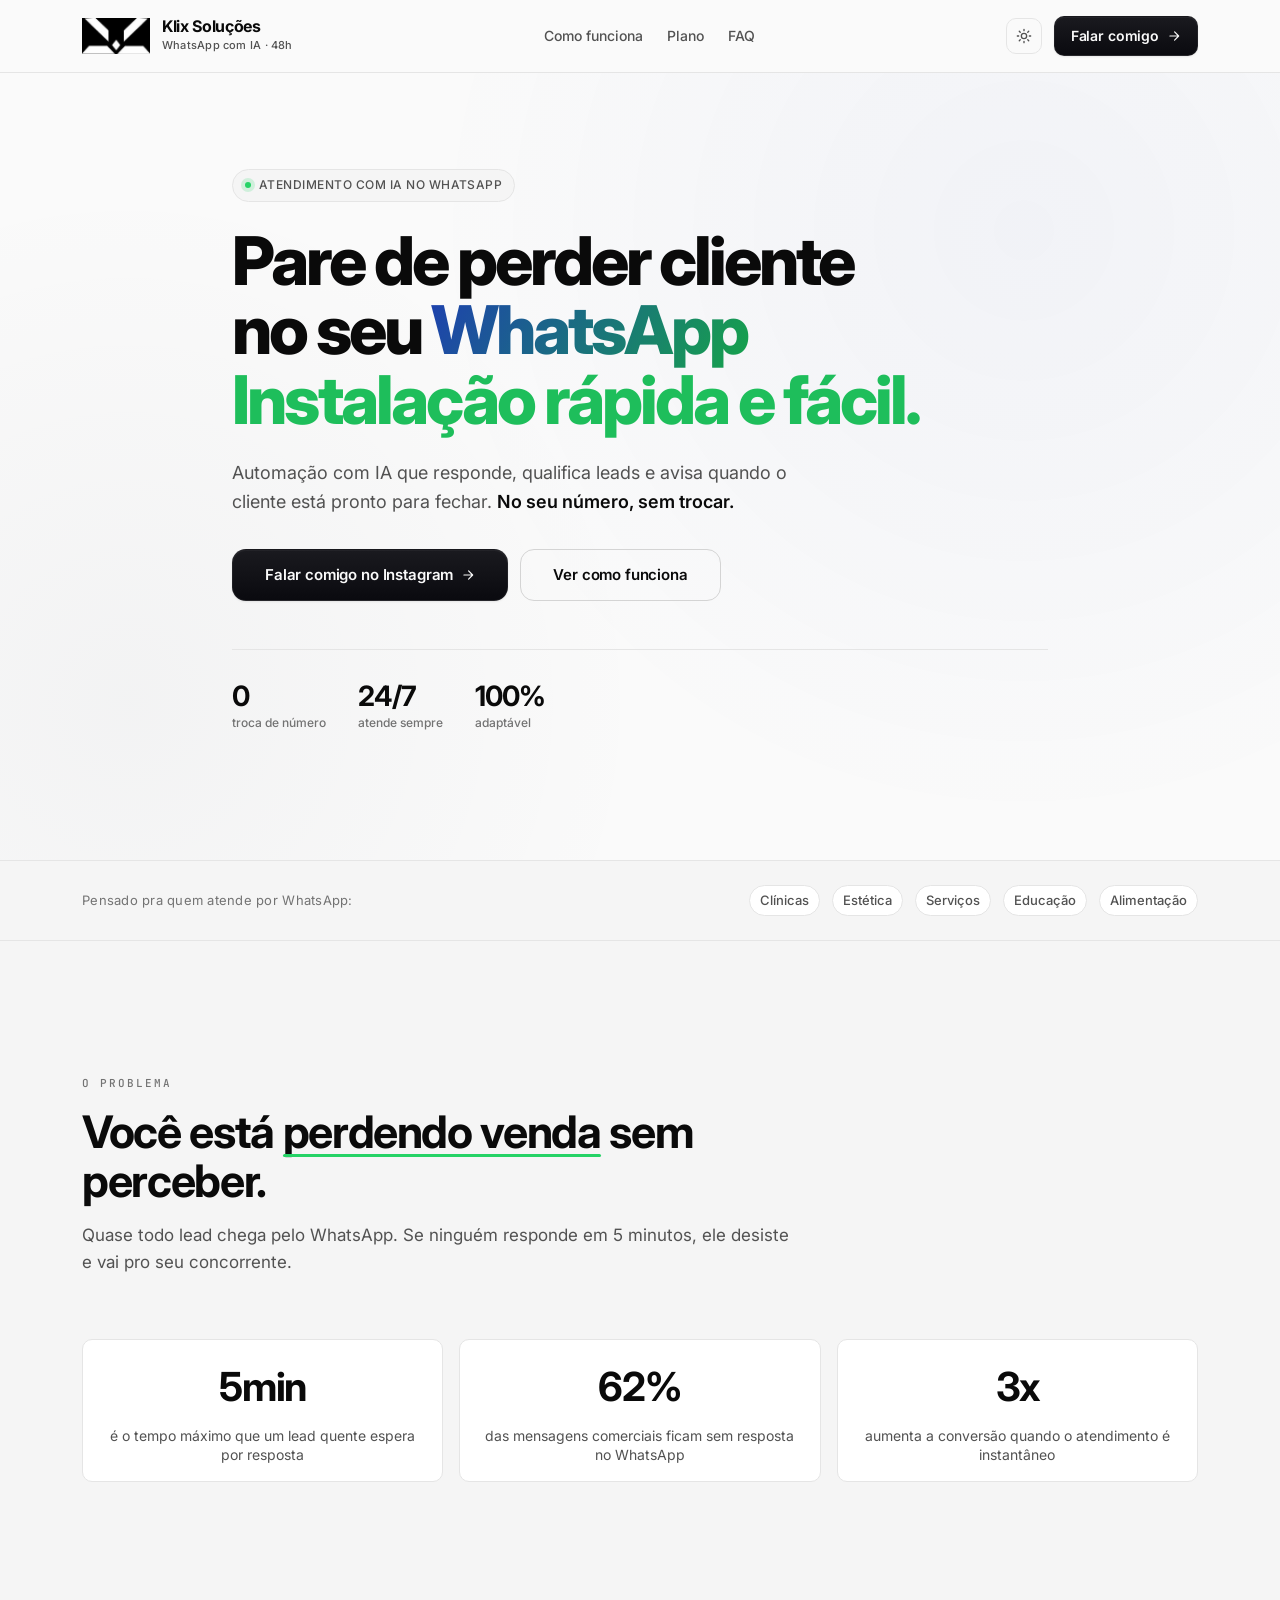
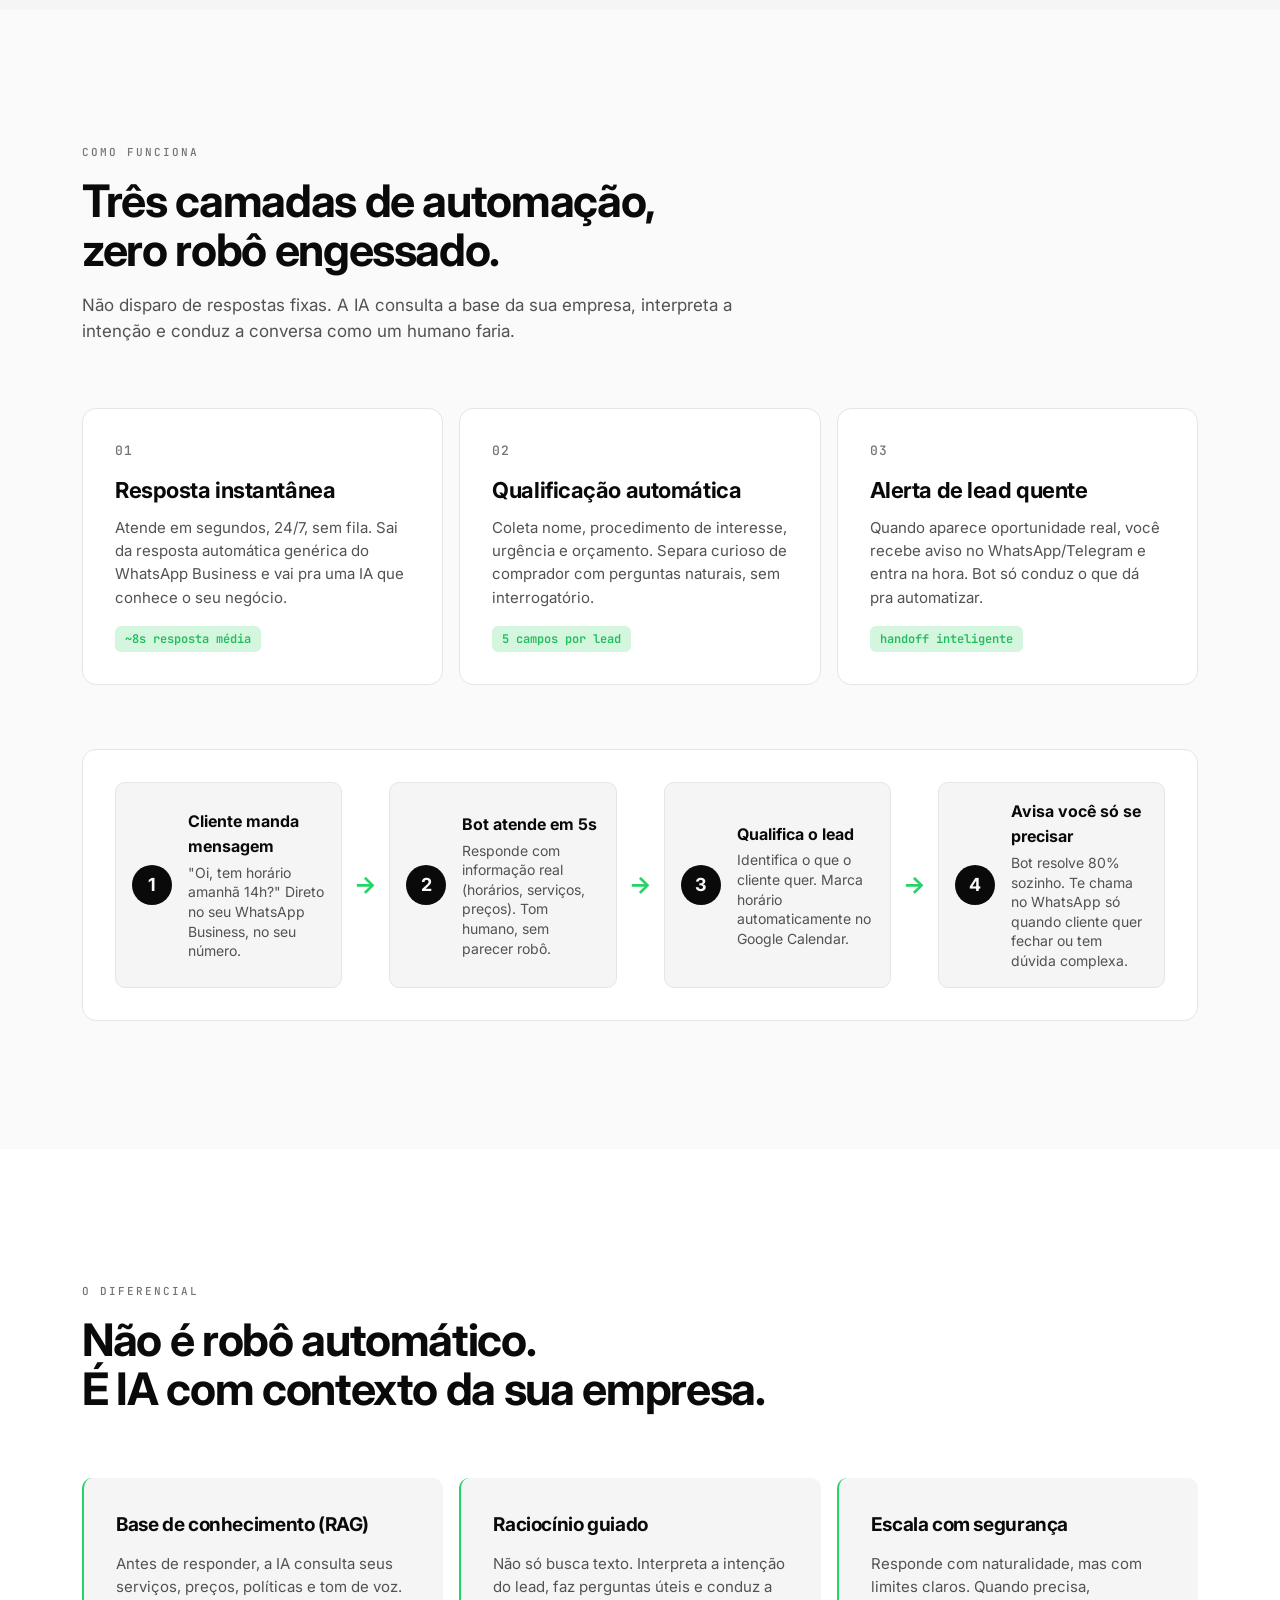
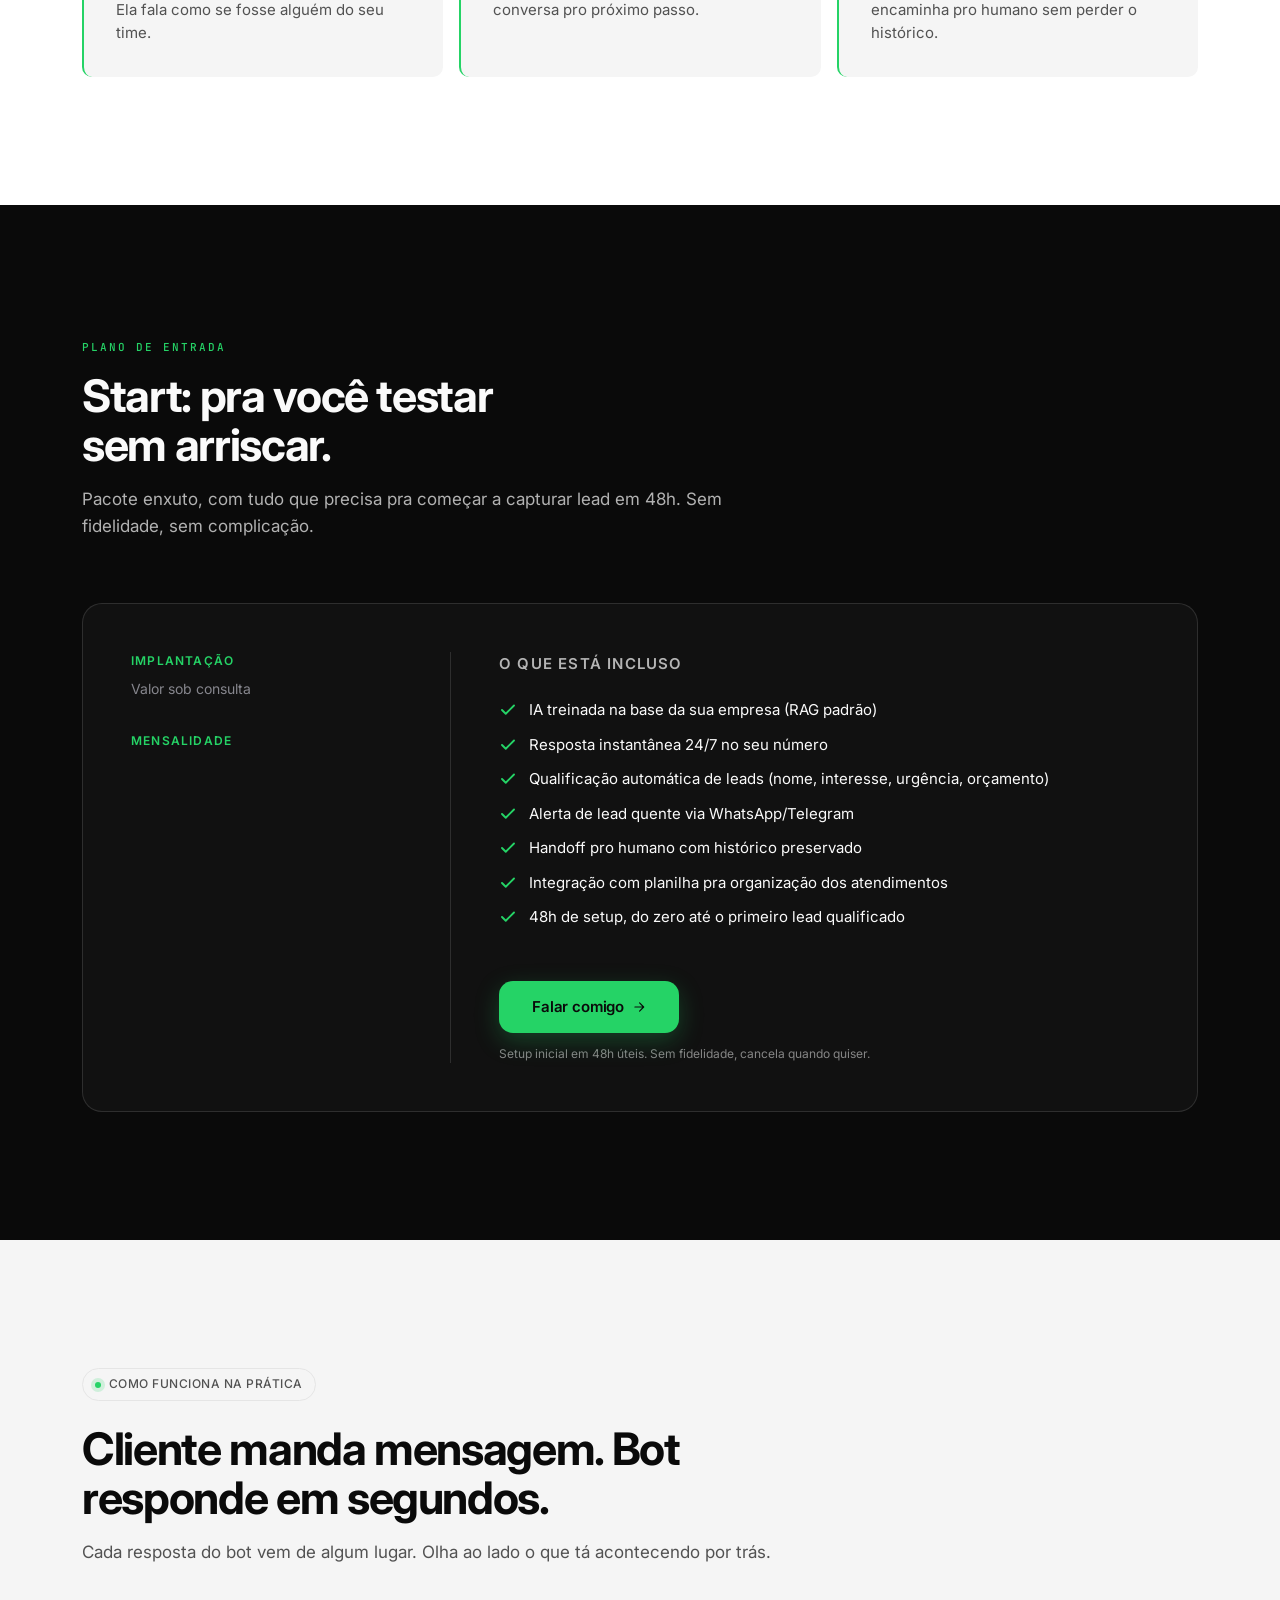
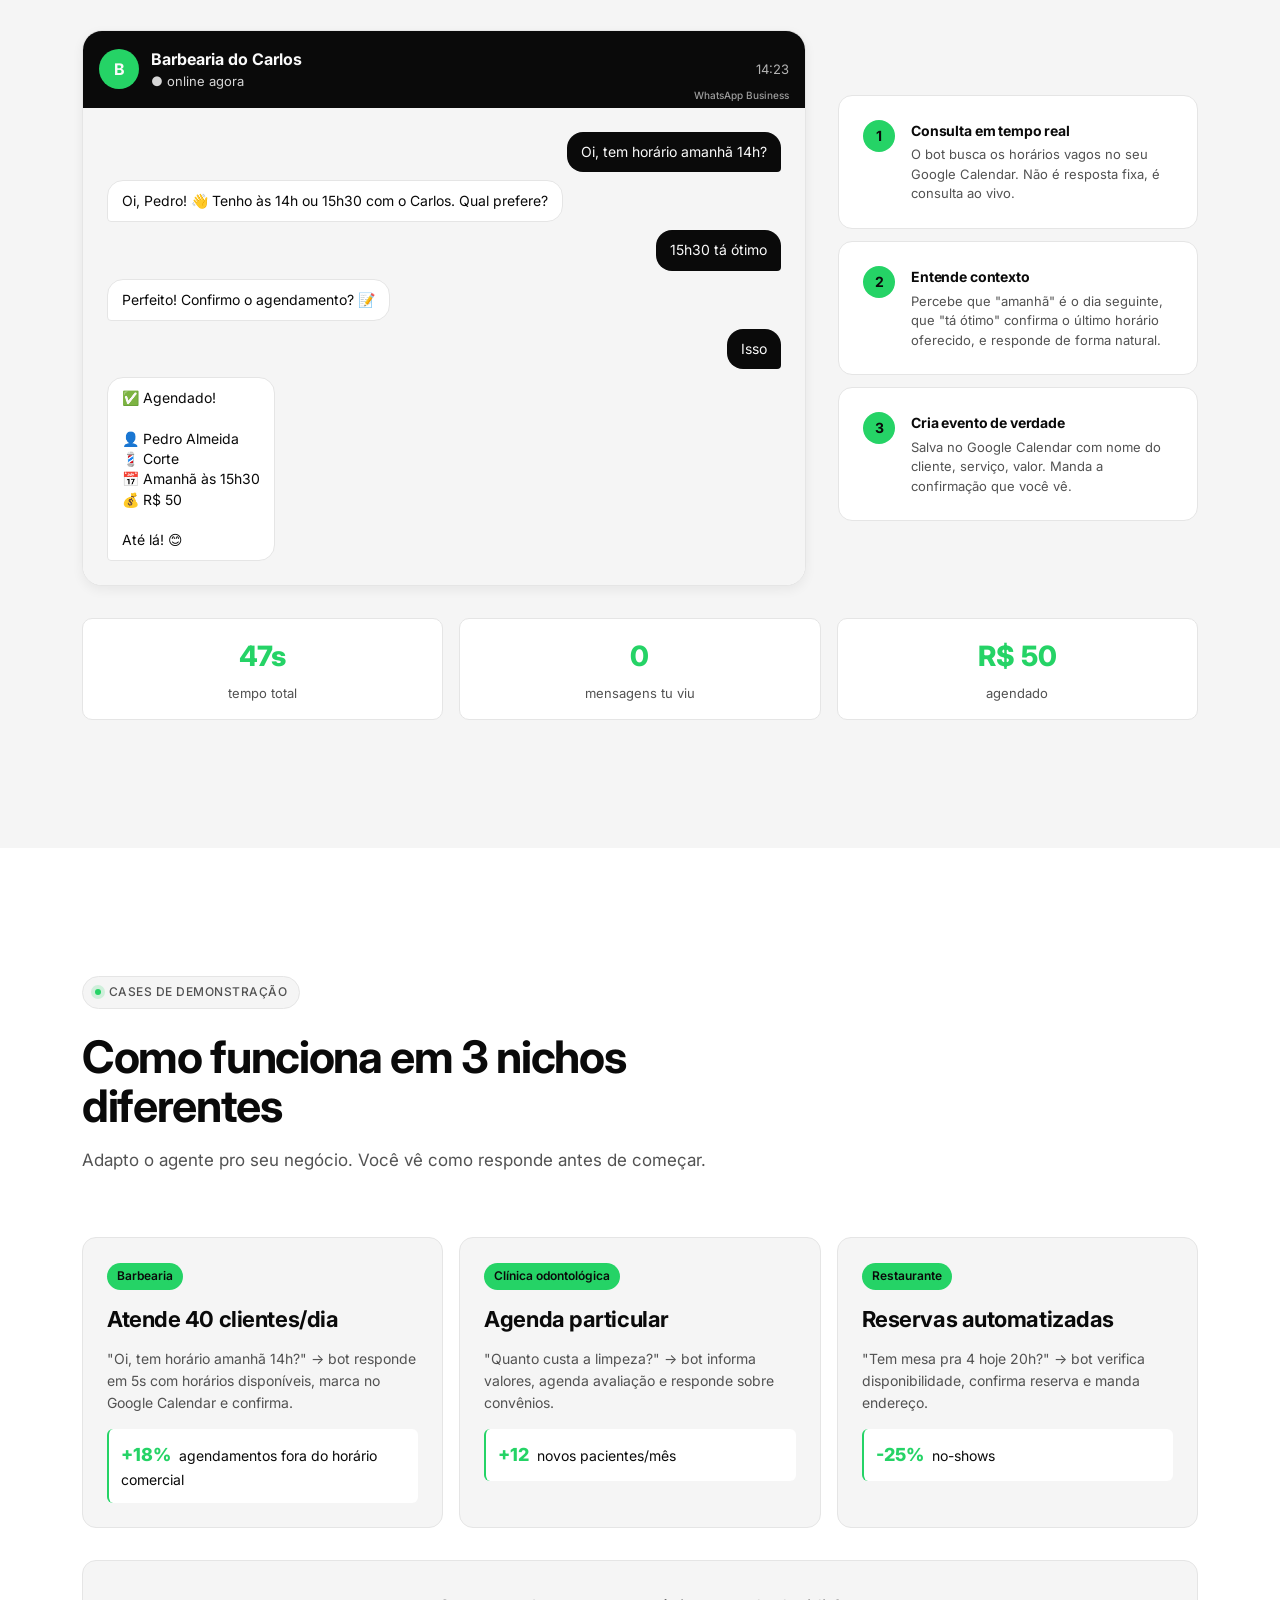
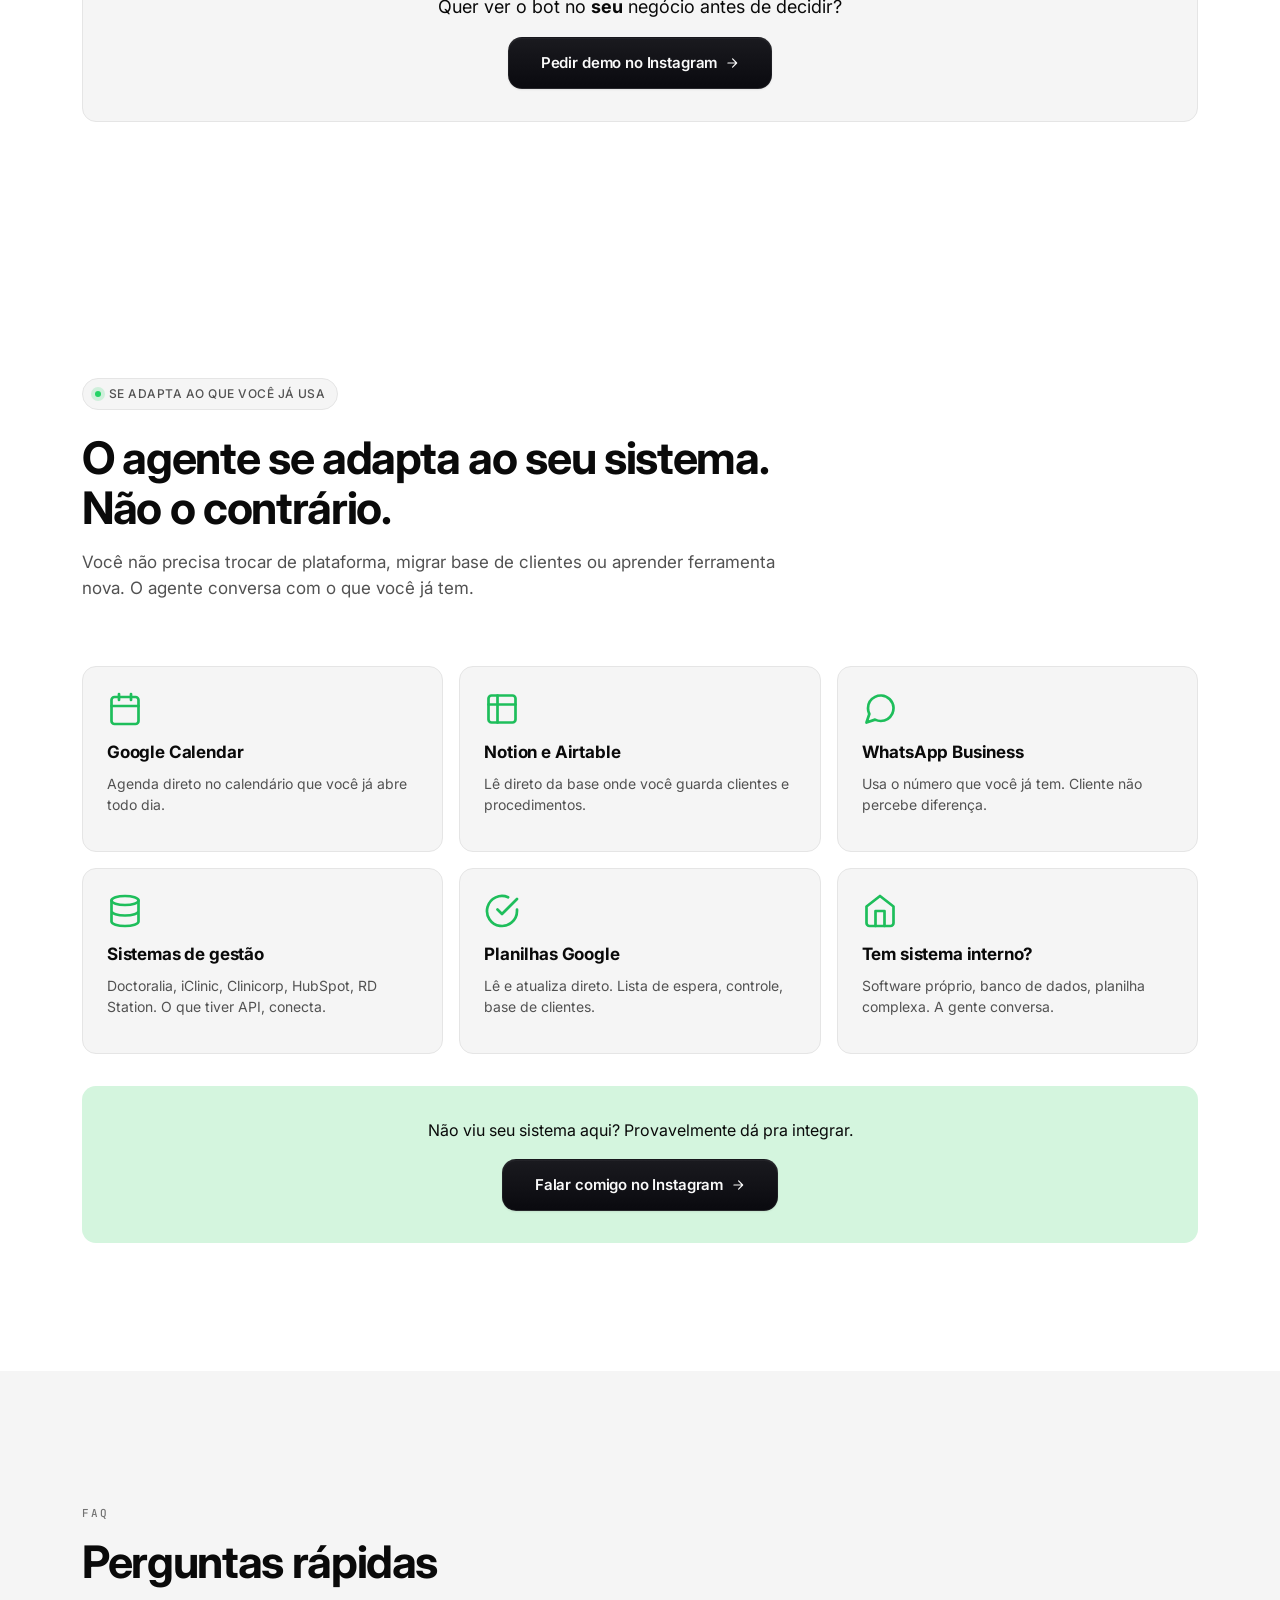
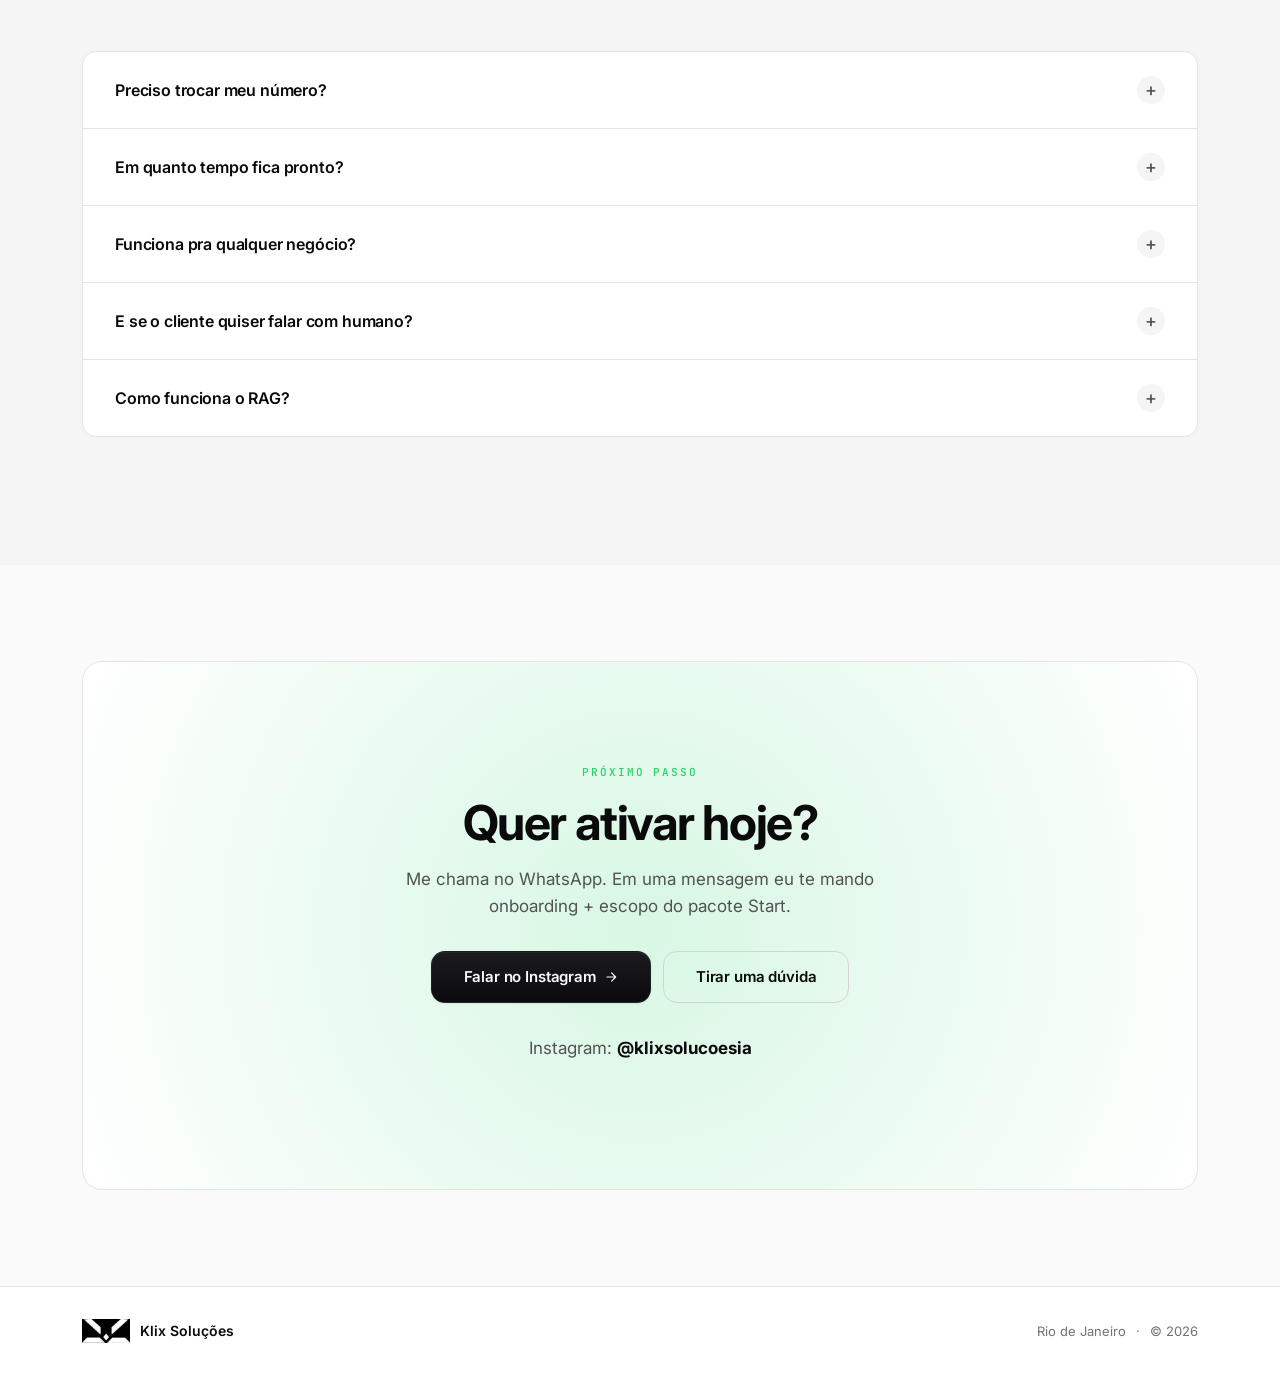
==== commit 2f702b18: "fix: instagram handle in final CTA -> klixsolucoesia" ====
--- a/index.html
+++ b/index.html
@@ -2,7 +2,6 @@
 <html lang="pt-BR">
 <head>
   <meta charset="UTF-8" />
-  <meta http-equiv="Content-Security-Policy" content="upgrade-insecure-requests">
   <meta name="viewport" content="width=device-width, initial-scale=1.0" />
   <title>Klix Soluções | WhatsApp com IA em 48h</title>
   <meta name="description" content="Automação com IA no WhatsApp. Resposta instantânea, qualificação automática de leads e alerta de lead quente pra clínicas, estética e serviços." />
@@ -537,7 +536,7 @@
             Tirar uma dúvida
           </a>
         </div>
-        <p class="cta-final__ig">Instagram: <strong>@victorautomacaoia</strong></p>
+        <p class="cta-final__ig">Instagram: <strong>@klixsolucoesia</strong></p>
       </div>
     </div>
   </section>
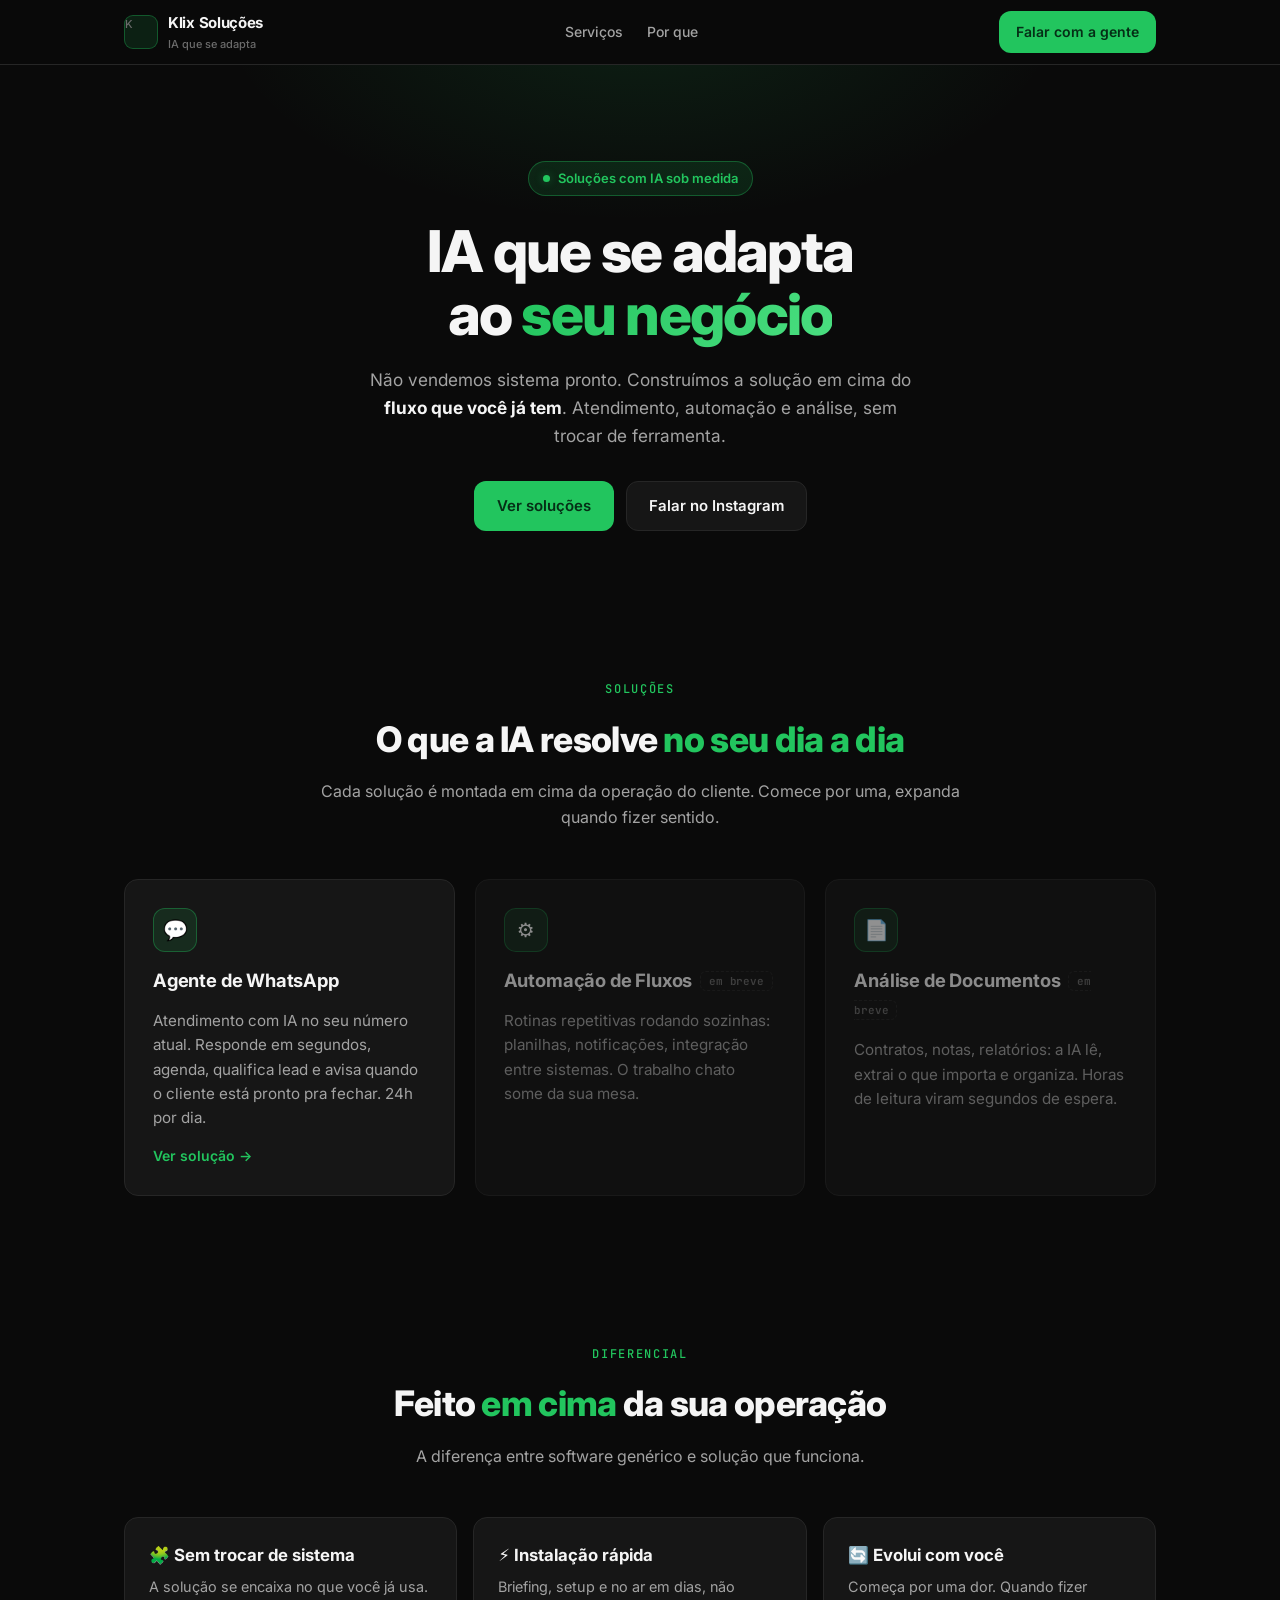
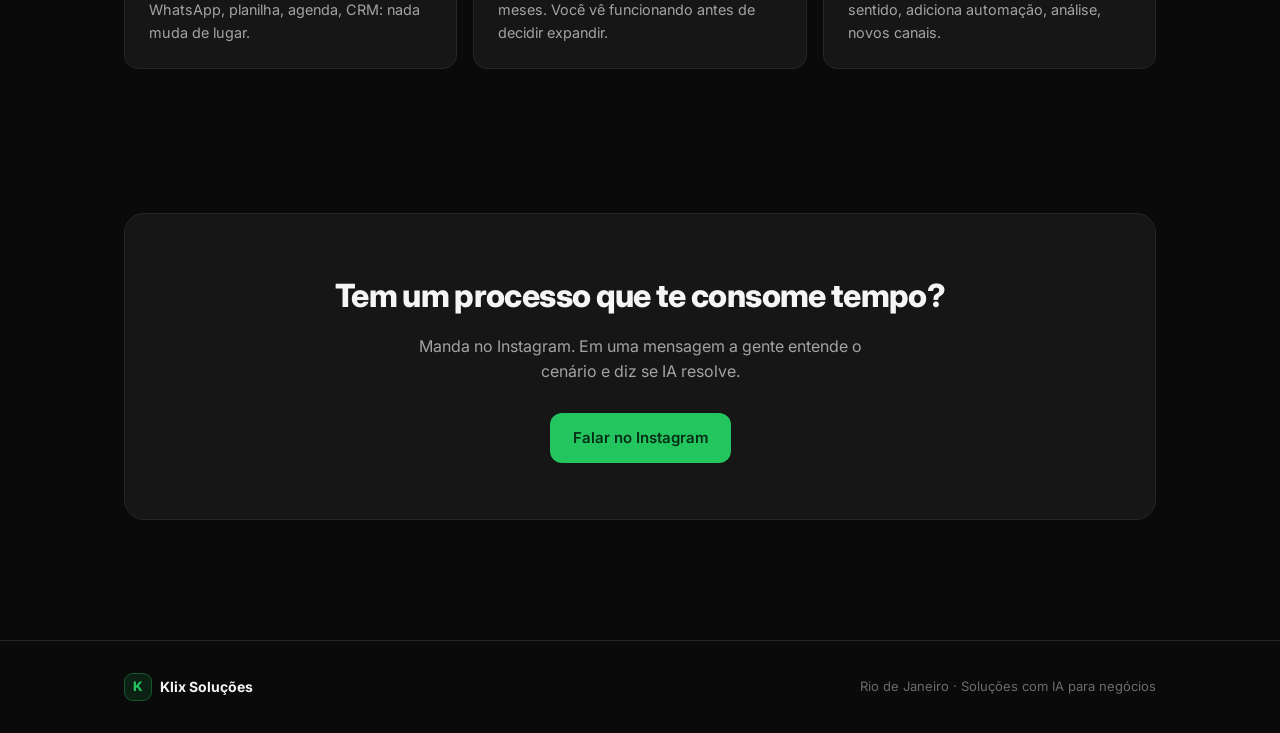
==== commit 072cf90a: "feat: klixsol.tech becomes company landing; whatsapp site moves to /whatsapp" ====
--- a/index.html
+++ b/index.html
@@ -3,563 +3,368 @@
 <head>
   <meta charset="UTF-8" />
   <meta name="viewport" content="width=device-width, initial-scale=1.0" />
-  <title>Klix Soluções | WhatsApp com IA em 48h</title>
-  <meta name="description" content="Automação com IA no WhatsApp. Resposta instantânea, qualificação automática de leads e alerta de lead quente pra clínicas, estética e serviços." />
+  <title>Klix Soluções | IA que se adapta ao seu negócio</title>
+  <meta name="description" content="Soluções com IA que se adaptam ao seu negócio. Agentes de WhatsApp, automação de fluxos e análise de documentos. Instalação rápida, sem trocar de sistema." />
   <meta name="theme-color" content="#0a0a0a" />
-  <meta property="og:title" content="Klix Soluções · WhatsApp com IA em 48h" />
-  <meta property="og:description" content="Resposta, qualificação e alerta no seu número, sem trocar." />
+  <meta property="og:title" content="Klix Soluções · IA que se adapta ao seu negócio" />
+  <meta property="og:description" content="Agentes de WhatsApp, automação de fluxos e análise de documentos. Sem trocar de sistema." />
   <meta property="og:type" content="website" />
-  <meta property="og:image" content="assets/og-cover.svg" />
   <link rel="icon" type="image/svg+xml" href="assets/favicon.svg" />
   <link rel="preconnect" href="https://fonts.googleapis.com" />
   <link rel="preconnect" href="https://fonts.gstatic.com" crossorigin />
   <link rel="stylesheet" href="https://fonts.googleapis.com/css2?family=Inter:wght@400;500;600;700;800&family=JetBrains+Mono:wght@400;500&display=swap" />
-  <link rel="stylesheet" href="styles.css" />
+  <style>
+    /* ===== tokens (herdados do estilo Klix: monocromático + verde) ===== */
+    :root {
+      --bg: #0a0a0a;
+      --bg-raised: #131313;
+      --bg-card: #161616;
+      --border: #262626;
+      --text: #f5f5f5;
+      --text-dim: #a3a3a3;
+      --text-faint: #6b6b6b;
+      --accent: #22c55e;
+      --accent-soft: rgba(34, 197, 94, 0.12);
+      --accent-glow: rgba(34, 197, 94, 0.35);
+      --radius: 14px;
+    }
+
+    [data-theme="light"] {
+      --bg: #fafafa;
+      --bg-raised: #ffffff;
+      --bg-card: #ffffff;
+      --border: #e5e5e5;
+      --text: #171717;
+      --text-dim: #525252;
+      --text-faint: #a3a3a3;
+      --accent: #16a34a;
+      --accent-soft: rgba(22, 163, 74, 0.1);
+      --accent-glow: rgba(22, 163, 74, 0.3);
+    }
+
+    * { margin: 0; padding: 0; box-sizing: border-box; }
+
+    html { scroll-behavior: smooth; }
+
+    body {
+      background: var(--bg);
+      color: var(--text);
+      font-family: 'Inter', system-ui, sans-serif;
+      line-height: 1.6;
+      -webkit-font-smoothing: antialiased;
+    }
+
+    .container { max-width: 1080px; margin: 0 auto; padding: 0 24px; }
+
+    /* ===== nav ===== */
+    .nav {
+      position: sticky; top: 0; z-index: 50;
+      background: color-mix(in srgb, var(--bg) 85%, transparent);
+      backdrop-filter: blur(12px);
+      border-bottom: 1px solid var(--border);
+    }
+    .nav__inner {
+      display: flex; align-items: center; justify-content: space-between;
+      height: 64px;
+    }
+    .brand {
+      display: flex; align-items: center; gap: 10px;
+      text-decoration: none; color: var(--text);
+    }
+    .brand__mark {
+      width: 34px; height: 34px; border-radius: 9px;
+      background: var(--accent-soft);
+      display: grid; place-items: center;
+      color: var(--accent);
+      font-weight: 800; font-size: 15px;
+      border: 1px solid var(--accent-glow);
+    }
+    .brand strong { font-size: 15px; font-weight: 700; letter-spacing: -0.02em; }
+    .brand span { display: block; font-size: 11px; color: var(--text-faint); font-weight: 500; }
+
+    .theme-toggle {
+      background: none; border: 1px solid var(--border);
+      border-radius: 10px; width: 38px; height: 38px;
+      cursor: pointer; color: var(--text-dim);
+      display: grid; place-items: center;
+      transition: border-color .2s, color .2s;
+    }
+    .theme-toggle:hover { border-color: var(--accent); color: var(--accent); }
+
+    /* ===== hero ===== */
+    .hero { position: relative; padding: 96px 0 72px; overflow: hidden; }
+    .hero::before {
+      content: ""; position: absolute; inset: 0;
+      background:
+        radial-gradient(600px 300px at 50% -10%, var(--accent-soft), transparent 70%);
+      pointer-events: none;
+    }
+    .hero__inner { position: relative; text-align: center; max-width: 720px; margin: 0 auto; }
+    .eyebrow {
+      display: inline-flex; align-items: center; gap: 8px;
+      font-size: 13px; font-weight: 600; color: var(--accent);
+      background: var(--accent-soft);
+      border: 1px solid var(--accent-glow);
+      border-radius: 999px; padding: 6px 14px;
+      margin-bottom: 24px;
+    }
+    .eyebrow__dot {
+      width: 7px; height: 7px; border-radius: 50%;
+      background: var(--accent);
+      box-shadow: 0 0 8px var(--accent-glow);
+    }
+    .hero h1 {
+      font-size: clamp(2.2rem, 6vw, 3.6rem);
+      font-weight: 800; letter-spacing: -0.03em; line-height: 1.1;
+    }
+    .hero h1 em {
+      font-style: normal;
+      background: linear-gradient(120deg, var(--accent), #4ade80);
+      -webkit-background-clip: text; background-clip: text;
+      -webkit-text-fill-color: transparent;
+    }
+    .hero__sub {
+      margin: 20px auto 0; max-width: 560px;
+      color: var(--text-dim); font-size: 1.08rem;
+    }
+    .hero__sub strong { color: var(--text); }
+    .hero__cta-row {
+      display: flex; gap: 12px; justify-content: center; flex-wrap: wrap;
+      margin-top: 32px;
+    }
+
+    /* ===== buttons ===== */
+    .btn {
+      display: inline-flex; align-items: center; gap: 8px;
+      padding: 12px 22px; border-radius: 12px;
+      font-weight: 600; font-size: 15px; text-decoration: none;
+      transition: transform .15s, box-shadow .15s, border-color .2s;
+      border: 1px solid transparent; cursor: pointer;
+    }
+    .btn--primary {
+      background: var(--accent); color: #052e16;
+    }
+    .btn--primary:hover { transform: translateY(-2px); box-shadow: 0 8px 24px var(--accent-glow); }
+    .btn--ghost {
+      border-color: var(--border); color: var(--text);
+      background: var(--bg-card);
+    }
+    .btn--ghost:hover { border-color: var(--accent); }
+
+    /* ===== sections ===== */
+    .section { padding: 72px 0; }
+    .section__head { text-align: center; max-width: 640px; margin: 0 auto 48px; }
+    .kicker {
+      font-family: 'JetBrains Mono', monospace;
+      font-size: 12px; font-weight: 500;
+      letter-spacing: 0.14em; text-transform: uppercase;
+      color: var(--accent);
+    }
+    .section__head h2 {
+      font-size: clamp(1.6rem, 4vw, 2.2rem);
+      font-weight: 800; letter-spacing: -0.02em;
+      margin: 10px 0 12px;
+    }
+    .section__head h2 em {
+      font-style: normal; color: var(--accent);
+    }
+    .section__head p { color: var(--text-dim); }
+
+    /* ===== services ===== */
+    .services { display: grid; grid-template-columns: 1fr; gap: 20px; }
+    .service {
+      display: flex; flex-direction: column; gap: 14px;
+      background: var(--bg-card);
+      border: 1px solid var(--border);
+      border-radius: var(--radius);
+      padding: 28px;
+      transition: border-color .2s, transform .2s;
+      text-decoration: none; color: var(--text);
+    }
+    .service:hover { border-color: var(--accent-glow); transform: translateY(-3px); }
+    .service__icon {
+      width: 44px; height: 44px; border-radius: 12px;
+      background: var(--accent-soft); border: 1px solid var(--accent-glow);
+      display: grid; place-items: center; font-size: 20px;
+    }
+    .service h3 { font-size: 1.15rem; font-weight: 700; letter-spacing: -0.01em; }
+    .service p { color: var(--text-dim); font-size: 0.95rem; }
+    .service__link {
+      color: var(--accent); font-weight: 600; font-size: 14px;
+      display: inline-flex; align-items: center; gap: 6px;
+    }
+    .service--soon { opacity: 0.55; }
+    .service--soon .service__badge {
+      font-size: 11px; font-weight: 600;
+      font-family: 'JetBrains Mono', monospace;
+      color: var(--text-faint);
+      border: 1px dashed var(--border);
+      border-radius: 6px; padding: 2px 8px;
+      margin-left: 8px; vertical-align: middle;
+    }
+
+    /* ===== why ===== */
+    .why { display: grid; grid-template-columns: repeat(3, 1fr); gap: 16px; }
+    .why__item {
+      background: var(--bg-card); border: 1px solid var(--border);
+      border-radius: var(--radius); padding: 24px;
+    }
+    .why__item strong { display: block; font-size: 1.05rem; margin-bottom: 6px; }
+    .why__item p { color: var(--text-dim); font-size: 0.9rem; }
+
+    /* ===== cta final ===== */
+    .cta-final {
+      text-align: center;
+      background: var(--bg-card);
+      border: 1px solid var(--border);
+      border-radius: 20px;
+      padding: 56px 32px;
+    }
+    .cta-final h2 { font-size: clamp(1.5rem, 4vw, 2rem); font-weight: 800; letter-spacing: -0.02em; }
+    .cta-final p { color: var(--text-dim); margin: 12px auto 28px; max-width: 480px; }
+
+    /* ===== footer ===== */
+    .footer { border-top: 1px solid var(--border); padding: 32px 0; margin-top: 48px; }
+    .footer__row {
+      display: flex; align-items: center; justify-content: space-between;
+      flex-wrap: wrap; gap: 12px;
+    }
+    .footer__brand { display: flex; align-items: center; gap: 8px; color: var(--text); text-decoration: none; }
+    .footer__meta { color: var(--text-faint); font-size: 13px; }
+
+    /* ===== responsive ===== */
+    @media (min-width: 720px) {
+      .services { grid-template-columns: repeat(3, 1fr); }
+    }
+    @media (max-width: 720px) {
+      .why { grid-template-columns: 1fr; }
+      .hero { padding: 64px 0 48px; }
+    }
+  </style>
 </head>
 <body>
 
-<!-- ========== NAV ========== -->
+<!-- NAV -->
 <header class="nav">
   <div class="container nav__inner">
-    <a href="#top" class="brand" aria-label="Klix Soluções">
-      <img class="brand__mark" src="assets/logo-mark.png" alt="Klix Soluções" width="68" height="36" />
-      <div class="brand__text">
+    <a href="#top" class="brand">
+      <span class="brand__mark">K</span>
+      <div>
         <strong>Klix Soluções</strong>
-        <span>WhatsApp com IA · 48h</span>
+        <span>IA que se adapta</span>
       </div>
     </a>
-    <nav class="nav__links" aria-label="Navegação principal">
-      <a href="#como-funciona">Como funciona</a>
-      <a href="#planos">Plano</a>
-      <a href="#faq">FAQ</a>
+    <nav>
+      <a href="#servicos" style="color: var(--text-dim); text-decoration: none; font-size: 14px; font-weight: 500; margin-right: 20px;">Serviços</a>
+      <a href="#porque" style="color: var(--text-dim); text-decoration: none; font-size: 14px; font-weight: 500;">Por que</a>
     </nav>
-    <div class="nav__actions">
-      <button id="theme-toggle" class="theme-toggle" type="button" aria-label="Alternar tema">
-        <svg class="icon-sun" viewBox="0 0 24 24" fill="none" stroke="currentColor" stroke-width="2" stroke-linecap="round" stroke-linejoin="round" aria-hidden="true">
-          <circle cx="12" cy="12" r="4"/><path d="M12 2v2M12 20v2M4.93 4.93l1.41 1.41M17.66 17.66l1.41 1.41M2 12h2M20 12h2M4.93 19.07l1.41-1.41M17.66 6.34l1.41-1.41"/>
-        </svg>
-        <svg class="icon-moon" viewBox="0 0 24 24" fill="none" stroke="currentColor" stroke-width="2" stroke-linecap="round" stroke-linejoin="round" aria-hidden="true">
-          <path d="M21 12.79A9 9 0 1 1 11.21 3 7 7 0 0 0 21 12.79z"/>
-        </svg>
-      </button>
-      <a id="cta-top" class="btn btn--primary" href="https://instagram.com/klixsolucoesia" target="_blank" rel="noopener">
-        Falar comigo
-        <svg class="icon-arrow" viewBox="0 0 24 24" fill="none" stroke="currentColor" stroke-width="2" stroke-linecap="round" stroke-linejoin="round" aria-hidden="true"><path d="M5 12h14M13 5l7 7-7 7"/></svg>
-      </a>
-    </div>
+    <a class="btn btn--primary" href="https://instagram.com/klixsolucoesia" target="_blank" rel="noopener" style="padding: 9px 16px; font-size: 14px;">
+      Falar com a gente
+    </a>
   </div>
 </header>
 
 <main id="top">
 
-  <!-- ========== HERO ========== -->
+  <!-- HERO -->
   <section class="hero">
-    <div class="hero__bg" aria-hidden="true"></div>
     <div class="container hero__inner">
-      <div class="hero__copy">
-        <div class="eyebrow">
-          <span class="eyebrow__dot"></span>
-          Atendimento com IA no WhatsApp
-        </div>
-        <h1 class="hero__title">
-          Pare de perder cliente<br>
-          no seu <em class="brand-highlight">WhatsApp</em><br>
-          <span class="hero__title-emph">Instalação rápida e fácil.</span>
-        </h1>
-        <p class="hero__sub">
-          Automação com IA que responde, qualifica leads e avisa quando o cliente está pronto para fechar. <strong>No seu número, sem trocar.</strong>
-        </p>
-        <div class="hero__cta-row">
-          <a id="cta-hero" class="btn btn--primary btn--lg" href="https://instagram.com/klixsolucoesia" target="_blank" rel="noopener">
-            Falar comigo no Instagram
-            <svg class="icon-arrow" viewBox="0 0 24 24" fill="none" stroke="currentColor" stroke-width="2" stroke-linecap="round" stroke-linejoin="round" aria-hidden="true"><path d="M5 12h14M13 5l7 7-7 7"/></svg>
-          </a>
-          <a class="btn btn--ghost btn--lg" href="#como-funciona">
-            Ver como funciona
-          </a>
-        </div>
-        <div class="hero__meta">
-          <div class="hero__meta-item">
-            <strong>0</strong>
-            <span>troca de número</span>
-          </div>
-          <div class="hero__meta-item">
-            <strong>24/7</strong>
-            <span>atende sempre</span>
-          </div>
-          <div class="hero__meta-item">
-            <strong>100%</strong>
-            <span>adaptável</span>
-          </div>
-        </div>
+      <div class="eyebrow"><span class="eyebrow__dot"></span> Soluções com IA sob medida</div>
+      <h1>IA que se adapta<br>ao <em>seu negócio</em></h1>
+      <p class="hero__sub">
+        Não vendemos sistema pronto. Construímos a solução em cima do
+        <strong>fluxo que você já tem</strong>. Atendimento, automação e análise,
+        sem trocar de ferramenta.
+      </p>
+      <div class="hero__cta-row">
+        <a class="btn btn--primary" href="#servicos">Ver soluções</a>
+        <a class="btn btn--ghost" href="https://instagram.com/klixsolucoesia" target="_blank" rel="noopener">Falar no Instagram</a>
       </div>
     </div>
   </section>
 
-  <!-- ========== TRUST BAR ========== -->
-  <section class="trustbar">
+  <!-- SERVIÇOS -->
+  <section class="section" id="servicos">
     <div class="container">
-      <p class="trustbar__text">Pensado pra quem atende por WhatsApp:</p>
-      <ul class="trustbar__list">
-        <li>Clínicas</li>
-        <li>Estética</li>
-        <li>Serviços</li>
-        <li>Educação</li>
-        <li>Alimentação</li>
-      </ul>
+      <div class="section__head">
+        <span class="kicker">Soluções</span>
+        <h2>O que a IA resolve <em>no seu dia a dia</em></h2>
+        <p>Cada solução é montada em cima da operação do cliente. Comece por uma, expanda quando fizer sentido.</p>
+      </div>
+
+      <div class="services">
+        <a class="service" href="/whatsapp/">
+          <div class="service__icon">💬</div>
+          <h3>Agente de WhatsApp</h3>
+          <p>Atendimento com IA no seu número atual. Responde em segundos, agenda, qualifica lead e avisa quando o cliente está pronto pra fechar. 24h por dia.</p>
+          <span class="service__link">Ver solução →</span>
+        </a>
+
+        <div class="service service--soon">
+          <div class="service__icon">⚙️</div>
+          <h3>Automação de Fluxos<span class="service__badge">em breve</span></h3>
+          <p>Rotinas repetitivas rodando sozinhas: planilhas, notificações, integração entre sistemas. O trabalho chato some da sua mesa.</p>
+        </div>
+
+        <div class="service service--soon">
+          <div class="service__icon">📄</div>
+          <h3>Análise de Documentos<span class="service__badge">em breve</span></h3>
+          <p>Contratos, notas, relatórios: a IA lê, extrai o que importa e organiza. Horas de leitura viram segundos de espera.</p>
+        </div>
+      </div>
     </div>
   </section>
 
-  <!-- ========== PROBLEMA ========== -->
-  <section class="section section--problem">
+  <!-- POR QUE -->
+  <section class="section" id="porque">
     <div class="container">
       <div class="section__head">
-        <span class="kicker">O problema</span>
-        <h2>Você está <em>perdendo venda</em> sem perceber.</h2>
-        <p>Quase todo lead chega pelo WhatsApp. Se ninguém responde em 5 minutos, ele desiste e vai pro seu concorrente.</p>
-      </div>
-      <div class="stats">
-        <article class="stat">
-          <strong>5min</strong>
-          <p>é o tempo máximo que um lead quente espera por resposta</p>
-        </article>
-        <article class="stat">
-          <strong>62%</strong>
-          <p>das mensagens comerciais ficam sem resposta no WhatsApp</p>
-        </article>
-        <article class="stat">
-          <strong>3x</strong>
-          <p>aumenta a conversão quando o atendimento é instantâneo</p>
-        </article>
+        <span class="kicker">Diferencial</span>
+        <h2>Feito <em>em cima</em> da sua operação</h2>
+        <p>A diferença entre software genérico e solução que funciona.</p>
+      </div>
+
+      <div class="why">
+        <div class="why__item">
+          <strong>🧩 Sem trocar de sistema</strong>
+          <p>A solução se encaixa no que você já usa. WhatsApp, planilha, agenda, CRM: nada muda de lugar.</p>
+        </div>
+        <div class="why__item">
+          <strong>⚡ Instalação rápida</strong>
+          <p>Briefing, setup e no ar em dias, não meses. Você vê funcionando antes de decidir expandir.</p>
+        </div>
+        <div class="why__item">
+          <strong>🔄 Evolui com você</strong>
+          <p>Começa por uma dor. Quando fizer sentido, adiciona automação, análise, novos canais.</p>
+        </div>
       </div>
     </div>
   </section>
 
-  <!-- ========== SOLUÇÃO ========== -->
-  <section class="section section--solution" id="como-funciona">
+  <!-- CTA FINAL -->
+  <section class="section">
     <div class="container">
-      <div class="section__head">
-        <span class="kicker">Como funciona</span>
-        <h2>Três camadas de automação,<br>zero robô engessado.</h2>
-        <p>Não disparo de respostas fixas. A IA consulta a base da sua empresa, interpreta a intenção e conduz a conversa como um humano faria.</p>
-      </div>
-      <div class="cards">
-        <article class="card">
-          <div class="card__num">01</div>
-          <h3>Resposta instantânea</h3>
-          <p>Atende em segundos, 24/7, sem fila. Sai da resposta automática genérica do WhatsApp Business e vai pra uma IA que conhece o seu negócio.</p>
-          <div class="card__tag">~8s resposta média</div>
-        </article>
-        <article class="card">
-          <div class="card__num">02</div>
-          <h3>Qualificação automática</h3>
-          <p>Coleta nome, procedimento de interesse, urgência e orçamento. Separa curioso de comprador com perguntas naturais, sem interrogatório.</p>
-          <div class="card__tag">5 campos por lead</div>
-        </article>
-        <article class="card">
-          <div class="card__num">03</div>
-          <h3>Alerta de lead quente</h3>
-          <p>Quando aparece oportunidade real, você recebe aviso no WhatsApp/Telegram e entra na hora. Bot só conduz o que dá pra automatizar.</p>
-          <div class="card__tag">handoff inteligente</div>
-        </article>
-      </div>
-      <div class="process-grid">
-        <div class="process-step">
-          <div class="step-num">1</div>
-          <div class="step-content">
-            <div class="step-title">Cliente manda mensagem</div>
-            <div class="step-desc">"Oi, tem horário amanhã 14h?" Direto no seu WhatsApp Business, no seu número.</div>
-          </div>
-        </div>
-        <div class="step-arrow">→</div>
-        <div class="process-step">
-          <div class="step-num">2</div>
-          <div class="step-content">
-            <div class="step-title">Bot atende em 5s</div>
-            <div class="step-desc">Responde com informação real (horários, serviços, preços). Tom humano, sem parecer robô.</div>
-          </div>
-        </div>
-        <div class="step-arrow">→</div>
-        <div class="process-step">
-          <div class="step-num">3</div>
-          <div class="step-content">
-            <div class="step-title">Qualifica o lead</div>
-            <div class="step-desc">Identifica o que o cliente quer. Marca horário automaticamente no Google Calendar.</div>
-          </div>
-        </div>
-        <div class="step-arrow">→</div>
-        <div class="process-step">
-          <div class="step-num">4</div>
-          <div class="step-content">
-            <div class="step-title">Avisa você só se precisar</div>
-            <div class="step-desc">Bot resolve 80% sozinho. Te chama no WhatsApp só quando cliente quer fechar ou tem dúvida complexa.</div>
-          </div>
-        </div>
+      <div class="cta-final">
+        <h2>Tem um processo que te consome tempo?</h2>
+        <p>Manda no Instagram. Em uma mensagem a gente entende o cenário e diz se IA resolve.</p>
+        <a class="btn btn--primary" href="https://instagram.com/klixsolucoesia" target="_blank" rel="noopener">
+          Falar no Instagram
+        </a>
       </div>
     </div>
   </section>
 
-  <!-- ========== DIFERENCIAL ========== -->
-  <section class="section section--diff">
-    <div class="container">
-      <div class="section__head">
-        <span class="kicker">O diferencial</span>
-        <h2>Não é robô automático.<br>É IA com contexto da sua empresa.</h2>
-      </div>
-      <div class="diff-grid">
-        <article>
-          <h3>Base de conhecimento (RAG)</h3>
-          <p>Antes de responder, a IA consulta seus serviços, preços, políticas e tom de voz. Ela fala como se fosse alguém do seu time.</p>
-        </article>
-        <article>
-          <h3>Raciocínio guiado</h3>
-          <p>Não só busca texto. Interpreta a intenção do lead, faz perguntas úteis e conduz a conversa pro próximo passo.</p>
-        </article>
-        <article>
-          <h3>Escala com segurança</h3>
-          <p>Responde com naturalidade, mas com limites claros. Quando precisa, encaminha pro humano sem perder o histórico.</p>
-        </article>
-      </div>
-    </div>
-  </section>
-
-  <!-- ========== PLANO ========== -->
-  <section class="section section--plan" id="planos">
-    <div class="container">
-      <div class="section__head">
-        <span class="kicker">Plano de entrada</span>
-        <h2>Start: pra você testar<br>sem arriscar.</h2>
-        <p>Pacote enxuto, com tudo que precisa pra começar a capturar lead em 48h. Sem fidelidade, sem complicação.</p>
-      </div>
-      <div class="plan">
-        <div class="plan__price">
-          <div class="plan__price-item">
-            <div class="plan__price-label">Implantação</div>
-            <div class="plan__price-meta" style="font-size:14px;color:#86868d;">Valor sob consulta</div>
-          </div>
-          <div class="plan__price-item">
-            <div class="plan__price-label">Mensalidade</div>
-            
-          </div>
-        </div>
-        <div class="plan__features">
-          <h3>O que está incluso</h3>
-          <ul>
-            <li>
-              <svg class="check" viewBox="0 0 24 24" fill="none" stroke="currentColor" stroke-width="2.5" stroke-linecap="round" stroke-linejoin="round" aria-hidden="true"><path d="M20 6 9 17l-5-5"/></svg>
-              IA treinada na base da sua empresa (RAG padrão)
-            </li>
-            <li>
-              <svg class="check" viewBox="0 0 24 24" fill="none" stroke="currentColor" stroke-width="2.5" stroke-linecap="round" stroke-linejoin="round" aria-hidden="true"><path d="M20 6 9 17l-5-5"/></svg>
-              Resposta instantânea 24/7 no seu número
-            </li>
-            <li>
-              <svg class="check" viewBox="0 0 24 24" fill="none" stroke="currentColor" stroke-width="2.5" stroke-linecap="round" stroke-linejoin="round" aria-hidden="true"><path d="M20 6 9 17l-5-5"/></svg>
-              Qualificação automática de leads (nome, interesse, urgência, orçamento)
-            </li>
-            <li>
-              <svg class="check" viewBox="0 0 24 24" fill="none" stroke="currentColor" stroke-width="2.5" stroke-linecap="round" stroke-linejoin="round" aria-hidden="true"><path d="M20 6 9 17l-5-5"/></svg>
-              Alerta de lead quente via WhatsApp/Telegram
-            </li>
-            <li>
-              <svg class="check" viewBox="0 0 24 24" fill="none" stroke="currentColor" stroke-width="2.5" stroke-linecap="round" stroke-linejoin="round" aria-hidden="true"><path d="M20 6 9 17l-5-5"/></svg>
-              Handoff pro humano com histórico preservado
-            </li>
-            <li>
-              <svg class="check" viewBox="0 0 24 24" fill="none" stroke="currentColor" stroke-width="2.5" stroke-linecap="round" stroke-linejoin="round" aria-hidden="true"><path d="M20 6 9 17l-5-5"/></svg>
-              Integração com planilha pra organização dos atendimentos
-            </li>
-            <li>
-              <svg class="check" viewBox="0 0 24 24" fill="none" stroke="currentColor" stroke-width="2.5" stroke-linecap="round" stroke-linejoin="round" aria-hidden="true"><path d="M20 6 9 17l-5-5"/></svg>
-              48h de setup, do zero até o primeiro lead qualificado
-            </li>
-          </ul>
-          <a id="cta-offer" class="btn btn--accent btn--lg plan__cta" href="https://instagram.com/klixsolucoesia" target="_blank" rel="noopener">
-            Falar comigo
-            <svg class="icon-arrow" viewBox="0 0 24 24" fill="none" stroke="currentColor" stroke-width="2" stroke-linecap="round" stroke-linejoin="round" aria-hidden="true"><path d="M5 12h14M13 5l7 7-7 7"/></svg>
-          </a>
-          <p class="plan__fine">Setup inicial em 48h úteis. Sem fidelidade, cancela quando quiser.</p>
-        </div>
-      </div>
-    </div>
-  </section>
-
-  
-<!-- ========== DEMO ========== -->
-<section class="section section--demo" id="demo">
-  <div class="container">
-    <div class="section__head">
-      <div class="eyebrow">
-        <span class="eyebrow__dot"></span>
-        Como funciona na prática
-      </div>
-      <h2>Cliente manda mensagem. Bot responde em segundos.</h2>
-      <p>Cada resposta do bot vem de algum lugar. Olha ao lado o que tá acontecendo por trás.</p>
-    </div>
-
-    <div class="demo-grid">
-      <!-- Chat à esquerda -->
-      <div class="chat-mock">
-        <div class="chat-mock__header">
-          <div class="chat-avatar">B</div>
-          <div class="chat-meta">
-            <div class="chat-name">Barbearia do Carlos</div>
-            <div class="chat-status">● online agora</div>
-          </div>
-          <div class="chat-time">14:23</div>
-        </div>
-
-        <div class="chat-body">
-          <div class="msg msg--user" data-annotation="1">Oi, tem horário amanhã 14h?</div>
-          <div class="msg msg--bot" data-annotation="2">Oi, Pedro! 👋 Tenho às 14h ou 15h30 com o Carlos. Qual prefere?</div>
-          <div class="msg msg--user" data-annotation="3">15h30 tá ótimo</div>
-          <div class="msg msg--bot" data-annotation="4">Perfeito! Confirmo o agendamento? 📝</div>
-          <div class="msg msg--user" data-annotation="5">Isso</div>
-          <div class="msg msg--bot" data-annotation="6">✅ Agendado!<br><br>👤 Pedro Almeida<br>💈 Corte<br>📅 Amanhã às 15h30<br>💰 R$ 50<br><br>Até lá! 😊</div>
-        </div>
-      </div>
-
-      <!-- Annotations à direita -->
-      <div class="annotations-panel">
-        <div class="annotation-card" data-target="2">
-          <div class="annotation-num">1</div>
-          <div class="annotation-content">
-            <strong>Consulta em tempo real</strong>
-            <p>O bot busca os horários vagos no seu Google Calendar. Não é resposta fixa, é consulta ao vivo.</p>
-          </div>
-        </div>
-
-        <div class="annotation-card" data-target="4">
-          <div class="annotation-num">2</div>
-          <div class="annotation-content">
-            <strong>Entende contexto</strong>
-            <p>Percebe que "amanhã" é o dia seguinte, que "tá ótimo" confirma o último horário oferecido, e responde de forma natural.</p>
-          </div>
-        </div>
-
-        <div class="annotation-card" data-target="6">
-          <div class="annotation-num">3</div>
-          <div class="annotation-content">
-            <strong>Cria evento de verdade</strong>
-            <p>Salva no Google Calendar com nome do cliente, serviço, valor. Manda a confirmação que você vê.</p>
-          </div>
-        </div>
-      </div>
-    </div>
-
-    <div class="chat-stats">
-      <div class="stat">
-        <div class="stat-num">47s</div>
-        <div class="stat-label">tempo total</div>
-      </div>
-      <div class="stat">
-        <div class="stat-num">0</div>
-        <div class="stat-label">mensagens tu viu</div>
-      </div>
-      <div class="stat">
-        <div class="stat-num">R$ 50</div>
-        <div class="stat-label">agendado</div>
-      </div>
-    </div>
-  </div>
-</section>
-
-<!-- ========== CASES ========== -->
-<section class="section section--cases" id="cases">
-  <div class="container">
-    <div class="section__head">
-      <div class="eyebrow">
-        <span class="eyebrow__dot"></span>
-        Cases de demonstração
-      </div>
-      <h2>Como funciona em 3 nichos diferentes</h2>
-      <p>Adapto o agente pro seu negócio. Você vê como responde antes de começar.</p>
-    </div>
-
-    <div class="cases-grid">
-      <div class="case-card">
-        <div class="case-tag">Barbearia</div>
-        <h3>Atende 40 clientes/dia</h3>
-        <p>"Oi, tem horário amanhã 14h?" → bot responde em 5s com horários disponíveis, marca no Google Calendar e confirma.</p>
-        <div class="case-result">
-          <strong>+18%</strong> agendamentos fora do horário comercial
-        </div>
-      </div>
-
-      <div class="case-card">
-        <div class="case-tag">Clínica odontológica</div>
-        <h3>Agenda particular</h3>
-        <p>"Quanto custa a limpeza?" → bot informa valores, agenda avaliação e responde sobre convênios.</p>
-        <div class="case-result">
-          <strong>+12</strong> novos pacientes/mês
-        </div>
-      </div>
-
-      <div class="case-card">
-        <div class="case-tag">Restaurante</div>
-        <h3>Reservas automatizadas</h3>
-        <p>"Tem mesa pra 4 hoje 20h?" → bot verifica disponibilidade, confirma reserva e manda endereço.</p>
-        <div class="case-result">
-          <strong>-25%</strong> no-shows
-        </div>
-      </div>
-    </div>
-
-    <div class="cases-cta">
-      <p>Quer ver o bot no <strong>seu</strong> negócio antes de decidir?</p>
-      <a class="btn btn--primary btn--lg" href="https://instagram.com/klixsolucoesia" target="_blank" rel="noopener">
-        Pedir demo no Instagram
-        <svg class="icon-arrow" viewBox="0 0 24 24" fill="none" stroke="currentColor" stroke-width="2" stroke-linecap="round" stroke-linejoin="round" aria-hidden="true"><path d="M5 12h14M13 5l7 7-7 7"/></svg>
-      </a>
-    </div>
-  </div>
-</section>
-
-
-<!-- ========== INTEGRAÇÕES ========== -->
-<section class="section section--integrations" id="integracoes">
-  <div class="container">
-    <div class="section__head">
-      <div class="eyebrow">
-        <span class="eyebrow__dot"></span>
-        Se adapta ao que você já usa
-      </div>
-      <h2>O agente se adapta ao seu sistema. Não o contrário.</h2>
-      <p>Você não precisa trocar de plataforma, migrar base de clientes ou aprender ferramenta nova. O agente conversa com o que você já tem.</p>
-    </div>
-
-    <div class="integrations-grid">
-      <div class="integration-card">
-        <svg class="integration-icon" viewBox="0 0 24 24" fill="none" stroke="currentColor" stroke-width="1.8" stroke-linecap="round" stroke-linejoin="round" aria-hidden="true">
-          <rect x="3" y="4" width="18" height="18" rx="2"/><path d="M16 2v4M8 2v4M3 10h18"/>
-        </svg>
-        <h3>Google Calendar</h3>
-        <p>Agenda direto no calendário que você já abre todo dia.</p>
-      </div>
-
-      <div class="integration-card">
-        <svg class="integration-icon" viewBox="0 0 24 24" fill="none" stroke="currentColor" stroke-width="1.8" stroke-linecap="round" stroke-linejoin="round" aria-hidden="true">
-          <rect x="3" y="3" width="18" height="18" rx="2"/><path d="M9 3v18M3 9h18"/>
-        </svg>
-        <h3>Notion e Airtable</h3>
-        <p>Lê direto da base onde você guarda clientes e procedimentos.</p>
-      </div>
-
-      <div class="integration-card">
-        <svg class="integration-icon" viewBox="0 0 24 24" fill="none" stroke="currentColor" stroke-width="1.8" stroke-linecap="round" stroke-linejoin="round" aria-hidden="true">
-          <path d="M21 11.5a8.38 8.38 0 0 1-.9 3.8 8.5 8.5 0 0 1-7.6 4.7 8.38 8.38 0 0 1-3.8-.9L3 21l1.9-5.7a8.38 8.38 0 0 1-.9-3.8 8.5 8.5 0 0 1 4.7-7.6 8.38 8.38 0 0 1 3.8-.9h.5a8.48 8.48 0 0 1 8 8v.5z"/>
-        </svg>
-        <h3>WhatsApp Business</h3>
-        <p>Usa o número que você já tem. Cliente não percebe diferença.</p>
-      </div>
-
-      <div class="integration-card">
-        <svg class="integration-icon" viewBox="0 0 24 24" fill="none" stroke="currentColor" stroke-width="1.8" stroke-linecap="round" stroke-linejoin="round" aria-hidden="true">
-          <ellipse cx="12" cy="5" rx="9" ry="3"/><path d="M21 12c0 1.66-4 3-9 3s-9-1.34-9-3M3 5v14c0 1.66 4 3 9 3s9-1.34 9-3V5"/>
-        </svg>
-        <h3>Sistemas de gestão</h3>
-        <p>Doctoralia, iClinic, Clinicorp, HubSpot, RD Station. O que tiver API, conecta.</p>
-      </div>
-
-      <div class="integration-card">
-        <svg class="integration-icon" viewBox="0 0 24 24" fill="none" stroke="currentColor" stroke-width="1.8" stroke-linecap="round" stroke-linejoin="round" aria-hidden="true">
-          <path d="M22 11.08V12a10 10 0 1 1-5.93-9.14"/><polyline points="22 4 12 14.01 9 11.01"/>
-        </svg>
-        <h3>Planilhas Google</h3>
-        <p>Lê e atualiza direto. Lista de espera, controle, base de clientes.</p>
-      </div>
-
-      <div class="integration-card">
-        <svg class="integration-icon" viewBox="0 0 24 24" fill="none" stroke="currentColor" stroke-width="1.8" stroke-linecap="round" stroke-linejoin="round" aria-hidden="true">
-          <path d="M3 9l9-7 9 7v11a2 2 0 0 1-2 2H5a2 2 0 0 1-2-2z"/><polyline points="9 22 9 12 15 12 15 22"/>
-        </svg>
-        <h3>Tem sistema interno?</h3>
-        <p>Software próprio, banco de dados, planilha complexa. A gente conversa.</p>
-      </div>
-    </div>
-
-    <div class="integrations-cta">
-      <p>Não viu seu sistema aqui? Provavelmente dá pra integrar.</p>
-      <a class="btn btn--primary btn--lg" href="https://instagram.com/klixsolucoesia" target="_blank" rel="noopener">
-        Falar comigo no Instagram
-        <svg class="icon-arrow" viewBox="0 0 24 24" fill="none" stroke="currentColor" stroke-width="2" stroke-linecap="round" stroke-linejoin="round" aria-hidden="true"><path d="M5 12h14M13 5l7 7-7 7"/></svg>
-      </a>
-    </div>
-  </div>
-</section>
-
-<!-- ========== FAQ ========== -->
-  <section class="section section--faq" id="faq">
-    <div class="container">
-      <div class="section__head">
-        <span class="kicker">FAQ</span>
-        <h2>Perguntas rápidas</h2>
-      </div>
-      <div class="faq-list">
-        <details class="faq-item">
-          <summary>Preciso trocar meu número?<span class="faq-icon" aria-hidden="true">+</span></summary>
-          <div class="faq-answer">Não. Mantemos seu número atual do WhatsApp e configuramos a automação direto no fluxo de atendimento. Zero troca, zero prejuízo pros clientes que já têm seu número salvo.</div>
-        </details>
-        <details class="faq-item">
-          <summary>Em quanto tempo fica pronto?<span class="faq-icon" aria-hidden="true">+</span></summary>
-          <div class="faq-answer">Com onboarding completo, o básico fica ativo em até 48h úteis. Ajustes finos e integrações adicionais geralmente pedem mais uns dias.</div>
-        </details>
-        <details class="faq-item">
-          <summary>Funciona pra qualquer negócio?<span class="faq-icon" aria-hidden="true">+</span></summary>
-          <div class="faq-answer">Foco principal em negócios locais que dependem de WhatsApp: estética, clínicas, serviços, alimentação, educação. Outros modelos funcionam, mas pedem adaptação.</div>
-        </details>
-        <details class="faq-item">
-          <summary>E se o cliente quiser falar com humano?<span class="faq-icon" aria-hidden="true">+</span></summary>
-          <div class="faq-answer">A qualquer momento o atendente humano é notificado e entra na conversa. O bot só conduz o que dá pra automatizar sem perder qualidade.</div>
-        </details>
-        <details class="faq-item">
-          <summary>Como funciona o RAG?<span class="faq-icon" aria-hidden="true">+</span></summary>
-          <div class="faq-answer">Antes de responder, a IA consulta a base de conhecimento da sua empresa: serviços, preços, políticas, tom de voz. Ela fala como alguém do seu time, não como um chatbot genérico.</div>
-        </details>
-      </div>
-    </div>
-  </section>
-
-  <!-- ========== CTA FINAL ========== -->
-  <section class="cta-final">
-    <div class="container">
-      <div class="cta-final__box">
-        <div class="kicker kicker--light">Próximo passo</div>
-        <h2>Quer ativar hoje?</h2>
-        <p>Me chama no WhatsApp. Em uma mensagem eu te mando onboarding + escopo do pacote Start.</p>
-        <div class="cta-final__row">
-          <a id="cta-bottom" class="btn btn--primary btn--lg" href="https://instagram.com/klixsolucoesia" target="_blank" rel="noopener">
-            Falar no Instagram
-            <svg class="icon-arrow" viewBox="0 0 24 24" fill="none" stroke="currentColor" stroke-width="2" stroke-linecap="round" stroke-linejoin="round" aria-hidden="true"><path d="M5 12h14M13 5l7 7-7 7"/></svg>
-          </a>
-          <a class="btn btn--ghost btn--lg" href="https://instagram.com/klixsolucoesia" target="_blank" rel="noopener">
-            Tirar uma dúvida
-          </a>
-        </div>
-        <p class="cta-final__ig">Instagram: <strong>@klixsolucoesia</strong></p>
-      </div>
-    </div>
-  </section>
-
 </main>
 
-<!-- ========== FOOTER ========== -->
 <footer class="footer">
-  <div class="container">
-    <div class="footer__row">
-      <a href="#top" class="footer__brand" aria-label="Klix Soluções">
-        <img src="assets/logo-mark.png" alt="" width="48" height="24" aria-hidden="true" />
-        <span>Klix Soluções</span>
-      </a>
-      <div class="footer__meta">
-        <span>Rio de Janeiro</span>
-        <span aria-hidden="true">·</span>
-        <span>© <span id="year"></span></span>
-      </div>
-    </div>
+  <div class="container footer__row">
+    <a href="#top" class="footer__brand">
+      <span class="brand__mark" style="width:28px;height:28px;font-size:13px;">K</span>
+      <strong style="font-size:14px;">Klix Soluções</strong>
+    </a>
+    <span class="footer__meta">Rio de Janeiro · Soluções com IA para negócios</span>
   </div>
 </footer>
 
-<script src="script.js"></script>
 </body>
 </html>
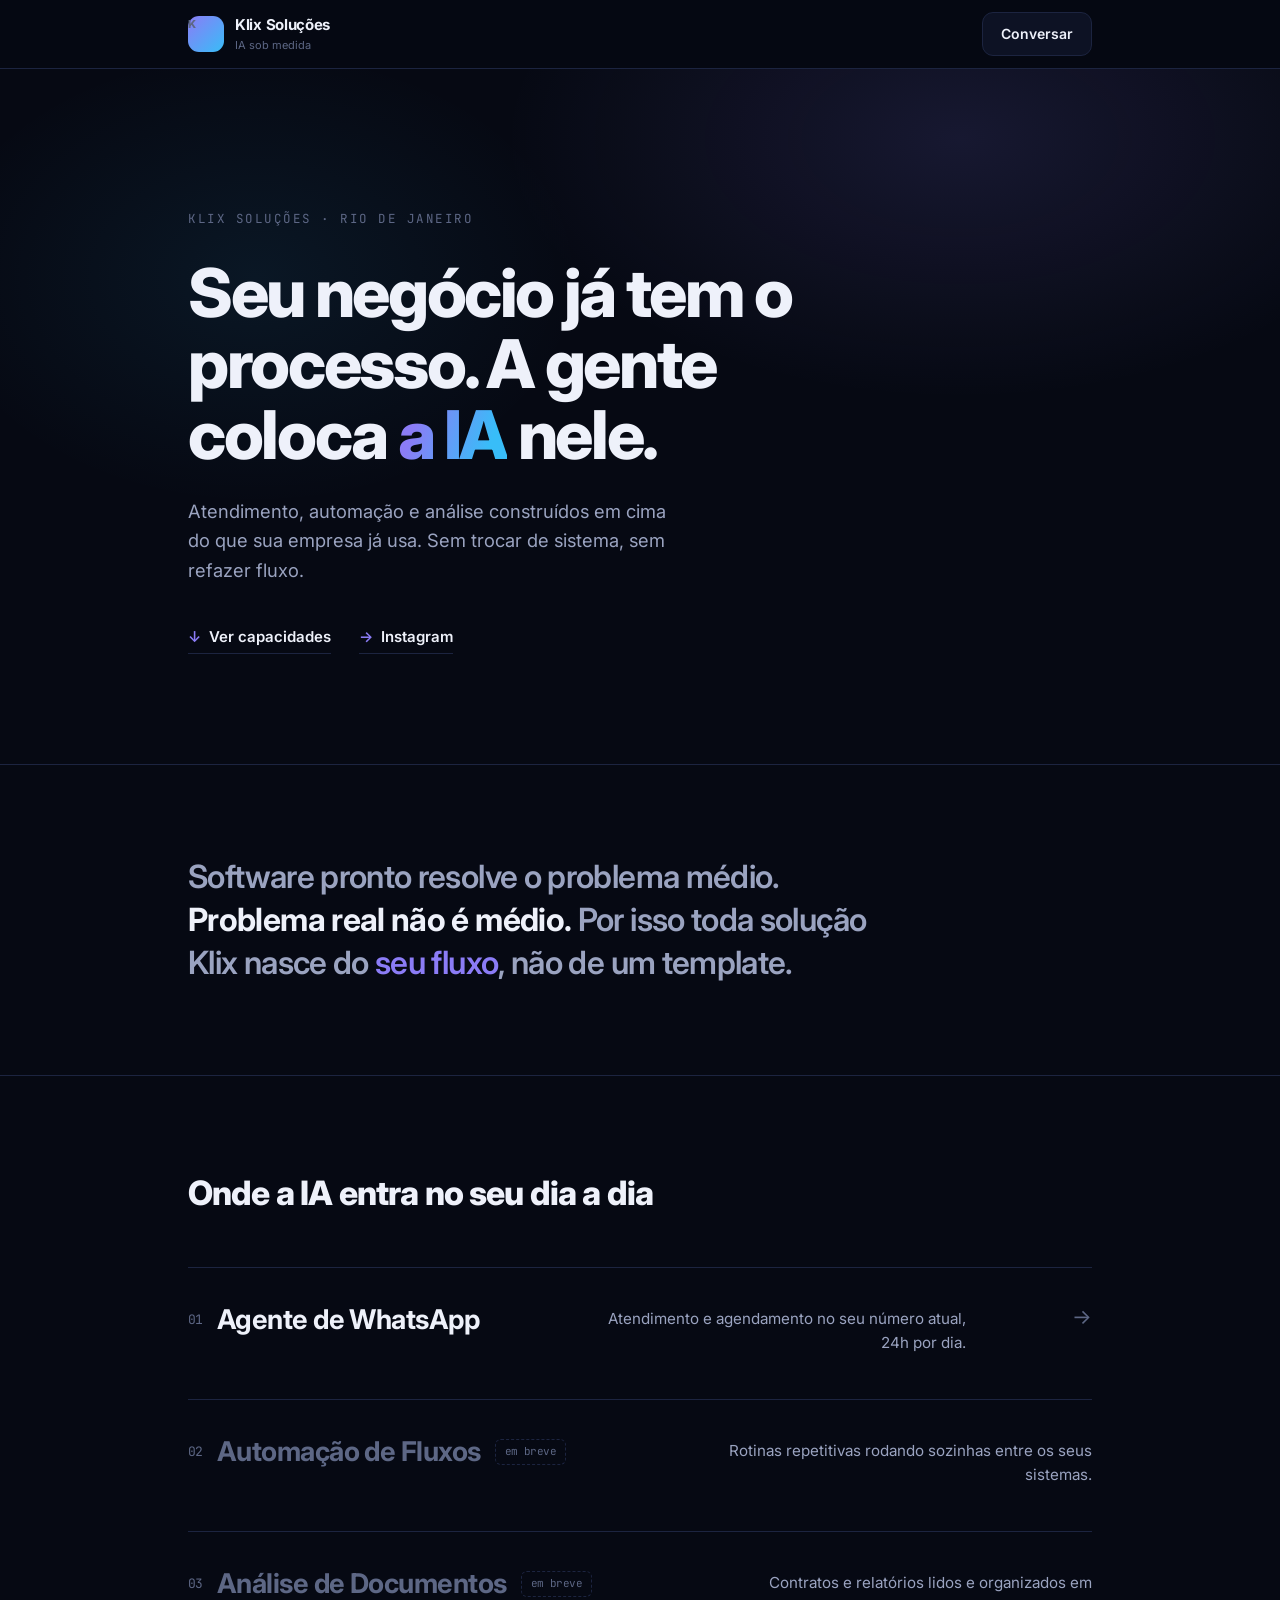
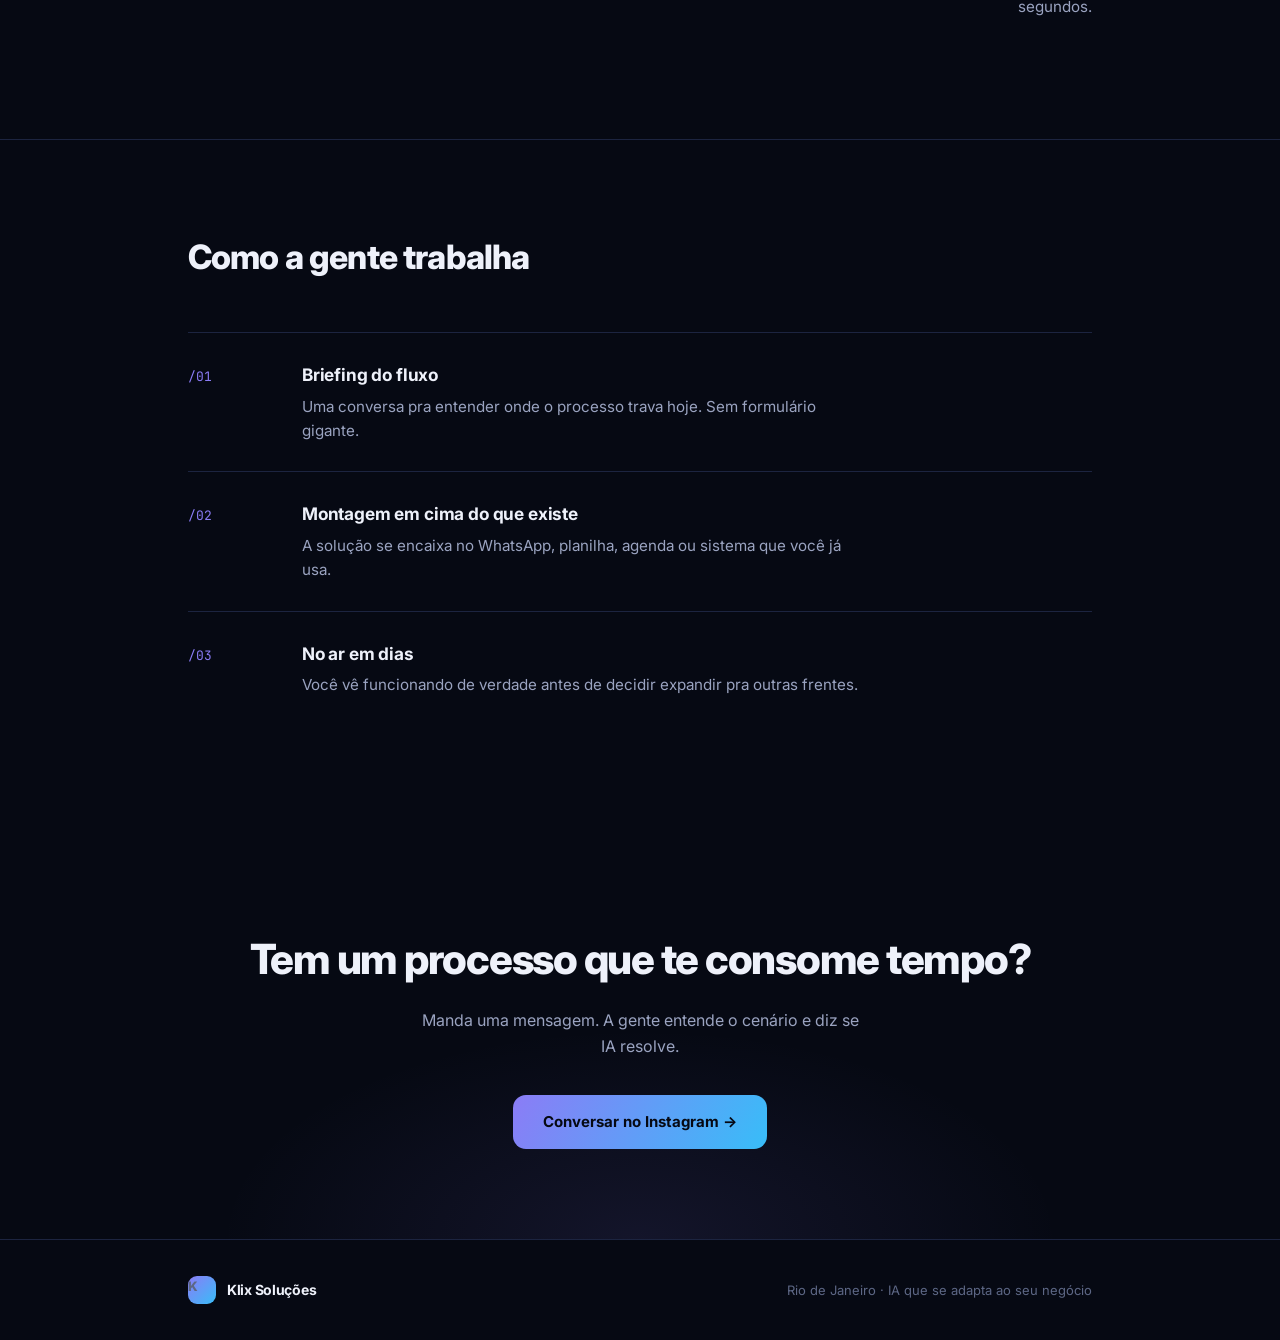
==== commit eeac0091: "redesign: company landing editorial style, blue-violet theme distinct from whatsapp subsite" ====
--- a/index.html
+++ b/index.html
@@ -4,8 +4,8 @@
   <meta charset="UTF-8" />
   <meta name="viewport" content="width=device-width, initial-scale=1.0" />
   <title>Klix Soluções | IA que se adapta ao seu negócio</title>
-  <meta name="description" content="Soluções com IA que se adaptam ao seu negócio. Agentes de WhatsApp, automação de fluxos e análise de documentos. Instalação rápida, sem trocar de sistema." />
-  <meta name="theme-color" content="#0a0a0a" />
+  <meta name="description" content="Soluções com IA que se adaptam ao seu negócio. Agentes de WhatsApp, automação de fluxos e análise de documentos. Sem trocar de sistema." />
+  <meta name="theme-color" content="#060913" />
   <meta property="og:title" content="Klix Soluções · IA que se adapta ao seu negócio" />
   <meta property="og:description" content="Agentes de WhatsApp, automação de fluxos e análise de documentos. Sem trocar de sistema." />
   <meta property="og:type" content="website" />
@@ -14,36 +14,24 @@
   <link rel="preconnect" href="https://fonts.gstatic.com" crossorigin />
   <link rel="stylesheet" href="https://fonts.googleapis.com/css2?family=Inter:wght@400;500;600;700;800&family=JetBrains+Mono:wght@400;500&display=swap" />
   <style>
-    /* ===== tokens (herdados do estilo Klix: monocromático + verde) ===== */
+    /* ===== tema: IA neutra e sofisticada =====
+       dark azulado profundo + violeta/ciano (diferente do verde WhatsApp do subsite) */
     :root {
-      --bg: #0a0a0a;
-      --bg-raised: #131313;
-      --bg-card: #161616;
-      --border: #262626;
-      --text: #f5f5f5;
-      --text-dim: #a3a3a3;
-      --text-faint: #6b6b6b;
-      --accent: #22c55e;
-      --accent-soft: rgba(34, 197, 94, 0.12);
-      --accent-glow: rgba(34, 197, 94, 0.35);
-      --radius: 14px;
-    }
-
-    [data-theme="light"] {
-      --bg: #fafafa;
-      --bg-raised: #ffffff;
-      --bg-card: #ffffff;
-      --border: #e5e5e5;
-      --text: #171717;
-      --text-dim: #525252;
-      --text-faint: #a3a3a3;
-      --accent: #16a34a;
-      --accent-soft: rgba(22, 163, 74, 0.1);
-      --accent-glow: rgba(22, 163, 74, 0.3);
+      --bg: #060913;
+      --bg-raised: #0b1020;
+      --bg-card: #0d1224;
+      --border: #1c2440;
+      --text: #eef1fa;
+      --text-dim: #9aa3c0;
+      --text-faint: #5d6785;
+      --accent: #8b7cf6;      /* violeta */
+      --accent-2: #38bdf8;    /* ciano */
+      --accent-soft: rgba(139, 124, 246, 0.1);
+      --accent-glow: rgba(139, 124, 246, 0.35);
+      --radius: 16px;
     }
 
     * { margin: 0; padding: 0; box-sizing: border-box; }
-
     html { scroll-behavior: smooth; }
 
     body {
@@ -52,193 +40,187 @@
       font-family: 'Inter', system-ui, sans-serif;
       line-height: 1.6;
       -webkit-font-smoothing: antialiased;
-    }
-
-    .container { max-width: 1080px; margin: 0 auto; padding: 0 24px; }
+      overflow-x: hidden;
+    }
+
+    .container { max-width: 960px; margin: 0 auto; padding: 0 28px; }
 
     /* ===== nav ===== */
     .nav {
       position: sticky; top: 0; z-index: 50;
-      background: color-mix(in srgb, var(--bg) 85%, transparent);
-      backdrop-filter: blur(12px);
+      background: rgba(6, 9, 19, 0.8);
+      backdrop-filter: blur(14px);
       border-bottom: 1px solid var(--border);
     }
-    .nav__inner {
-      display: flex; align-items: center; justify-content: space-between;
-      height: 64px;
-    }
-    .brand {
-      display: flex; align-items: center; gap: 10px;
-      text-decoration: none; color: var(--text);
-    }
+    .nav__inner { display: flex; align-items: center; justify-content: space-between; height: 68px; }
+    .brand { display: flex; align-items: center; gap: 11px; text-decoration: none; color: var(--text); }
     .brand__mark {
-      width: 34px; height: 34px; border-radius: 9px;
-      background: var(--accent-soft);
+      width: 36px; height: 36px; border-radius: 11px;
+      background: linear-gradient(135deg, var(--accent), var(--accent-2));
       display: grid; place-items: center;
-      color: var(--accent);
-      font-weight: 800; font-size: 15px;
-      border: 1px solid var(--accent-glow);
-    }
-    .brand strong { font-size: 15px; font-weight: 700; letter-spacing: -0.02em; }
-    .brand span { display: block; font-size: 11px; color: var(--text-faint); font-weight: 500; }
-
-    .theme-toggle {
-      background: none; border: 1px solid var(--border);
-      border-radius: 10px; width: 38px; height: 38px;
-      cursor: pointer; color: var(--text-dim);
-      display: grid; place-items: center;
+      color: #060913; font-weight: 800; font-size: 16px;
+    }
+    .brand strong { font-size: 15px; font-weight: 700; letter-spacing: -0.02em; display: block; }
+    .brand span { display: block; font-size: 11px; color: var(--text-faint); }
+    .nav__cta {
+      display: inline-flex; align-items: center; gap: 8px;
+      padding: 10px 18px; border-radius: 11px;
+      font-size: 14px; font-weight: 600; text-decoration: none;
+      color: var(--text); border: 1px solid var(--border);
+      background: var(--bg-card);
       transition: border-color .2s, color .2s;
     }
-    .theme-toggle:hover { border-color: var(--accent); color: var(--accent); }
-
-    /* ===== hero ===== */
-    .hero { position: relative; padding: 96px 0 72px; overflow: hidden; }
+    .nav__cta:hover { border-color: var(--accent); color: var(--accent); }
+
+    /* ===== hero editorial ===== */
+    .hero { padding: 140px 0 110px; position: relative; }
     .hero::before {
-      content: ""; position: absolute; inset: 0;
+      content: ""; position: absolute; inset: 0; pointer-events: none;
       background:
-        radial-gradient(600px 300px at 50% -10%, var(--accent-soft), transparent 70%);
-      pointer-events: none;
-    }
-    .hero__inner { position: relative; text-align: center; max-width: 720px; margin: 0 auto; }
-    .eyebrow {
-      display: inline-flex; align-items: center; gap: 8px;
-      font-size: 13px; font-weight: 600; color: var(--accent);
-      background: var(--accent-soft);
-      border: 1px solid var(--accent-glow);
-      border-radius: 999px; padding: 6px 14px;
-      margin-bottom: 24px;
-    }
-    .eyebrow__dot {
-      width: 7px; height: 7px; border-radius: 50%;
-      background: var(--accent);
-      box-shadow: 0 0 8px var(--accent-glow);
+        radial-gradient(700px 400px at 75% 10%, rgba(139,124,246,0.13), transparent 65%),
+        radial-gradient(500px 350px at 20% 30%, rgba(56,189,248,0.08), transparent 65%);
+    }
+    .hero__inner { position: relative; }
+    .hero__tag {
+      font-family: 'JetBrains Mono', monospace;
+      font-size: 12.5px; color: var(--text-faint);
+      letter-spacing: 0.12em; text-transform: uppercase;
+      margin-bottom: 28px;
     }
     .hero h1 {
-      font-size: clamp(2.2rem, 6vw, 3.6rem);
-      font-weight: 800; letter-spacing: -0.03em; line-height: 1.1;
+      font-size: clamp(2.4rem, 6.5vw, 4.2rem);
+      font-weight: 800; letter-spacing: -0.035em; line-height: 1.06;
+      max-width: 700px;
     }
     .hero h1 em {
       font-style: normal;
-      background: linear-gradient(120deg, var(--accent), #4ade80);
+      background: linear-gradient(110deg, var(--accent) 20%, var(--accent-2) 80%);
       -webkit-background-clip: text; background-clip: text;
       -webkit-text-fill-color: transparent;
     }
     .hero__sub {
-      margin: 20px auto 0; max-width: 560px;
-      color: var(--text-dim); font-size: 1.08rem;
-    }
-    .hero__sub strong { color: var(--text); }
-    .hero__cta-row {
-      display: flex; gap: 12px; justify-content: center; flex-wrap: wrap;
-      margin-top: 32px;
-    }
-
-    /* ===== buttons ===== */
-    .btn {
+      margin-top: 26px; font-size: 1.15rem; color: var(--text-dim);
+      max-width: 480px;
+    }
+    .hero__links { margin-top: 40px; display: flex; gap: 28px; flex-wrap: wrap; }
+    .hero__links a {
+      color: var(--text); text-decoration: none; font-weight: 600; font-size: 15px;
       display: inline-flex; align-items: center; gap: 8px;
-      padding: 12px 22px; border-radius: 12px;
-      font-weight: 600; font-size: 15px; text-decoration: none;
-      transition: transform .15s, box-shadow .15s, border-color .2s;
-      border: 1px solid transparent; cursor: pointer;
-    }
-    .btn--primary {
-      background: var(--accent); color: #052e16;
-    }
-    .btn--primary:hover { transform: translateY(-2px); box-shadow: 0 8px 24px var(--accent-glow); }
-    .btn--ghost {
-      border-color: var(--border); color: var(--text);
-      background: var(--bg-card);
-    }
-    .btn--ghost:hover { border-color: var(--accent); }
-
-    /* ===== sections ===== */
-    .section { padding: 72px 0; }
-    .section__head { text-align: center; max-width: 640px; margin: 0 auto 48px; }
-    .kicker {
+      border-bottom: 1px solid var(--border); padding-bottom: 4px;
+      transition: border-color .2s, color .2s;
+    }
+    .hero__links a:hover { border-color: var(--accent); color: var(--accent); }
+    .hero__links a span { color: var(--accent); }
+
+    /* ===== manifesto ===== */
+    .manifesto { padding: 90px 0; border-top: 1px solid var(--border); }
+    .manifesto p {
+      font-size: clamp(1.4rem, 3.5vw, 2rem);
+      font-weight: 600; letter-spacing: -0.02em; line-height: 1.35;
+      max-width: 720px;
+      color: var(--text-dim);
+    }
+    .manifesto p strong { color: var(--text); }
+    .manifesto p em {
+      font-style: normal; color: var(--accent);
+    }
+
+    /* ===== capacidades ===== */
+    .capacidades { padding: 90px 0; border-top: 1px solid var(--border); }
+    .cap__head { margin-bottom: 48px; }
+    .cap__head h2 {
+      font-size: clamp(1.6rem, 4vw, 2.1rem);
+      font-weight: 800; letter-spacing: -0.025em;
+    }
+    .cap__grid { display: grid; grid-template-columns: 1fr; gap: 14px; }
+    .cap {
+      display: flex; align-items: baseline; justify-content: space-between; gap: 20px;
+      padding: 30px 0;
+      border-top: 1px solid var(--border);
+      text-decoration: none; color: var(--text);
+      transition: padding .25s;
+    }
+    .cap:hover { padding-left: 14px; }
+    .cap__title {
+      font-size: clamp(1.3rem, 3vw, 1.7rem);
+      font-weight: 700; letter-spacing: -0.02em;
+      display: flex; align-items: center; gap: 14px;
+    }
+    .cap__num {
       font-family: 'JetBrains Mono', monospace;
-      font-size: 12px; font-weight: 500;
-      letter-spacing: 0.14em; text-transform: uppercase;
-      color: var(--accent);
-    }
-    .section__head h2 {
-      font-size: clamp(1.6rem, 4vw, 2.2rem);
-      font-weight: 800; letter-spacing: -0.02em;
-      margin: 10px 0 12px;
-    }
-    .section__head h2 em {
-      font-style: normal; color: var(--accent);
-    }
-    .section__head p { color: var(--text-dim); }
-
-    /* ===== services ===== */
-    .services { display: grid; grid-template-columns: 1fr; gap: 20px; }
-    .service {
-      display: flex; flex-direction: column; gap: 14px;
-      background: var(--bg-card);
-      border: 1px solid var(--border);
-      border-radius: var(--radius);
-      padding: 28px;
-      transition: border-color .2s, transform .2s;
-      text-decoration: none; color: var(--text);
-    }
-    .service:hover { border-color: var(--accent-glow); transform: translateY(-3px); }
-    .service__icon {
-      width: 44px; height: 44px; border-radius: 12px;
-      background: var(--accent-soft); border: 1px solid var(--accent-glow);
-      display: grid; place-items: center; font-size: 20px;
-    }
-    .service h3 { font-size: 1.15rem; font-weight: 700; letter-spacing: -0.01em; }
-    .service p { color: var(--text-dim); font-size: 0.95rem; }
-    .service__link {
-      color: var(--accent); font-weight: 600; font-size: 14px;
-      display: inline-flex; align-items: center; gap: 6px;
-    }
-    .service--soon { opacity: 0.55; }
-    .service--soon .service__badge {
-      font-size: 11px; font-weight: 600;
+      font-size: 13px; color: var(--text-faint); font-weight: 400;
+    }
+    .cap__desc { color: var(--text-dim); font-size: 0.95rem; max-width: 380px; text-align: right; }
+    .cap__arrow { color: var(--text-faint); font-size: 1.3rem; transition: color .2s, transform .2s; }
+    .cap:hover .cap__arrow { color: var(--accent); transform: translateX(4px); }
+    .cap--soon { cursor: default; }
+    .cap--soon:hover { padding-left: 0; }
+    .cap--soon .cap__title { color: var(--text-faint); }
+    .cap__badge {
       font-family: 'JetBrains Mono', monospace;
-      color: var(--text-faint);
-      border: 1px dashed var(--border);
-      border-radius: 6px; padding: 2px 8px;
-      margin-left: 8px; vertical-align: middle;
-    }
-
-    /* ===== why ===== */
-    .why { display: grid; grid-template-columns: repeat(3, 1fr); gap: 16px; }
-    .why__item {
-      background: var(--bg-card); border: 1px solid var(--border);
-      border-radius: var(--radius); padding: 24px;
-    }
-    .why__item strong { display: block; font-size: 1.05rem; margin-bottom: 6px; }
-    .why__item p { color: var(--text-dim); font-size: 0.9rem; }
-
-    /* ===== cta final ===== */
-    .cta-final {
-      text-align: center;
-      background: var(--bg-card);
-      border: 1px solid var(--border);
-      border-radius: 20px;
-      padding: 56px 32px;
-    }
-    .cta-final h2 { font-size: clamp(1.5rem, 4vw, 2rem); font-weight: 800; letter-spacing: -0.02em; }
-    .cta-final p { color: var(--text-dim); margin: 12px auto 28px; max-width: 480px; }
+      font-size: 11px; color: var(--text-faint);
+      border: 1px dashed var(--border); border-radius: 6px;
+      padding: 3px 9px; font-weight: 400;
+    }
+
+    /* ===== como trabalhamos ===== */
+    .como { padding: 90px 0; border-top: 1px solid var(--border); }
+    .como h2 {
+      font-size: clamp(1.6rem, 4vw, 2.1rem);
+      font-weight: 800; letter-spacing: -0.025em; margin-bottom: 48px;
+    }
+    .steps { display: grid; grid-template-columns: 1fr; gap: 0; }
+    .step {
+      display: grid; grid-template-columns: 90px 1fr; gap: 24px;
+      padding: 28px 0; border-top: 1px solid var(--border);
+    }
+    .step__num {
+      font-family: 'JetBrains Mono', monospace;
+      font-size: 13px; color: var(--accent); padding-top: 6px;
+    }
+    .step strong { display: block; font-size: 1.08rem; margin-bottom: 6px; letter-spacing: -0.01em; }
+    .step p { color: var(--text-dim); font-size: 0.95rem; max-width: 560px; }
+
+    /* ===== cta conversa ===== */
+    .conversa { padding: 110px 0 90px; text-align: center; position: relative; }
+    .conversa::before {
+      content: ""; position: absolute; inset: 0; pointer-events: none;
+      background: radial-gradient(600px 300px at 50% 100%, rgba(139,124,246,0.1), transparent 70%);
+    }
+    .conversa h2 {
+      font-size: clamp(1.8rem, 5vw, 2.6rem);
+      font-weight: 800; letter-spacing: -0.03em;
+      position: relative;
+    }
+    .conversa p {
+      color: var(--text-dim); margin: 16px auto 36px; max-width: 440px;
+      position: relative;
+    }
+    .conversa .btn {
+      position: relative;
+      display: inline-flex; align-items: center; gap: 10px;
+      padding: 15px 30px; border-radius: 13px;
+      background: linear-gradient(120deg, var(--accent), var(--accent-2));
+      color: #060913; font-weight: 700; font-size: 15px;
+      text-decoration: none;
+      transition: transform .15s, box-shadow .15s;
+    }
+    .conversa .btn:hover { transform: translateY(-2px); box-shadow: 0 10px 32px var(--accent-glow); }
 
     /* ===== footer ===== */
-    .footer { border-top: 1px solid var(--border); padding: 32px 0; margin-top: 48px; }
-    .footer__row {
-      display: flex; align-items: center; justify-content: space-between;
-      flex-wrap: wrap; gap: 12px;
-    }
-    .footer__brand { display: flex; align-items: center; gap: 8px; color: var(--text); text-decoration: none; }
+    .footer { border-top: 1px solid var(--border); padding: 36px 0; }
+    .footer__row { display: flex; align-items: center; justify-content: space-between; flex-wrap: wrap; gap: 14px; }
     .footer__meta { color: var(--text-faint); font-size: 13px; }
 
     /* ===== responsive ===== */
-    @media (min-width: 720px) {
-      .services { grid-template-columns: repeat(3, 1fr); }
+    @media (min-width: 760px) {
+      .cap__grid .cap { grid-template-columns: auto 1fr auto; }
     }
     @media (max-width: 720px) {
-      .why { grid-template-columns: 1fr; }
-      .hero { padding: 64px 0 48px; }
+      .hero { padding: 90px 0 70px; }
+      .cap { flex-direction: column; align-items: flex-start; gap: 8px; }
+      .cap__desc { text-align: left; max-width: none; }
+      .step { grid-template-columns: 1fr; gap: 8px; }
     }
   </style>
 </head>
@@ -251,106 +233,106 @@
       <span class="brand__mark">K</span>
       <div>
         <strong>Klix Soluções</strong>
-        <span>IA que se adapta</span>
+        <span>IA sob medida</span>
       </div>
     </a>
-    <nav>
-      <a href="#servicos" style="color: var(--text-dim); text-decoration: none; font-size: 14px; font-weight: 500; margin-right: 20px;">Serviços</a>
-      <a href="#porque" style="color: var(--text-dim); text-decoration: none; font-size: 14px; font-weight: 500;">Por que</a>
-    </nav>
-    <a class="btn btn--primary" href="https://instagram.com/klixsolucoesia" target="_blank" rel="noopener" style="padding: 9px 16px; font-size: 14px;">
-      Falar com a gente
+    <a class="nav__cta" href="https://instagram.com/klixsolucoesia" target="_blank" rel="noopener">
+      Conversar
     </a>
   </div>
 </header>
 
 <main id="top">
 
-  <!-- HERO -->
+  <!-- HERO EDITORIAL -->
   <section class="hero">
     <div class="container hero__inner">
-      <div class="eyebrow"><span class="eyebrow__dot"></span> Soluções com IA sob medida</div>
-      <h1>IA que se adapta<br>ao <em>seu negócio</em></h1>
+      <p class="hero__tag">Klix Soluções · Rio de Janeiro</p>
+      <h1>Seu negócio já tem o processo. A gente coloca <em>a IA</em> nele.</h1>
       <p class="hero__sub">
-        Não vendemos sistema pronto. Construímos a solução em cima do
-        <strong>fluxo que você já tem</strong>. Atendimento, automação e análise,
-        sem trocar de ferramenta.
+        Atendimento, automação e análise construídos em cima do que sua empresa
+        já usa. Sem trocar de sistema, sem refazer fluxo.
       </p>
-      <div class="hero__cta-row">
-        <a class="btn btn--primary" href="#servicos">Ver soluções</a>
-        <a class="btn btn--ghost" href="https://instagram.com/klixsolucoesia" target="_blank" rel="noopener">Falar no Instagram</a>
-      </div>
-    </div>
-  </section>
-
-  <!-- SERVIÇOS -->
-  <section class="section" id="servicos">
+      <div class="hero__links">
+        <a href="#capacidades"><span>↓</span> Ver capacidades</a>
+        <a href="https://instagram.com/klixsolucoesia" target="_blank" rel="noopener"><span>→</span> Instagram</a>
+      </div>
+    </div>
+  </section>
+
+  <!-- MANIFESTO -->
+  <section class="manifesto">
     <div class="container">
-      <div class="section__head">
-        <span class="kicker">Soluções</span>
-        <h2>O que a IA resolve <em>no seu dia a dia</em></h2>
-        <p>Cada solução é montada em cima da operação do cliente. Comece por uma, expanda quando fizer sentido.</p>
-      </div>
-
-      <div class="services">
-        <a class="service" href="/whatsapp/">
-          <div class="service__icon">💬</div>
-          <h3>Agente de WhatsApp</h3>
-          <p>Atendimento com IA no seu número atual. Responde em segundos, agenda, qualifica lead e avisa quando o cliente está pronto pra fechar. 24h por dia.</p>
-          <span class="service__link">Ver solução →</span>
+      <p>
+        Software pronto resolve o problema médio.
+        <strong>Problema real não é médio.</strong> Por isso toda solução Klix
+        nasce do <em>seu fluxo</em>, não de um template.
+      </p>
+    </div>
+  </section>
+
+  <!-- CAPACIDADES -->
+  <section class="capacidades" id="capacidades">
+    <div class="container">
+      <div class="cap__head">
+        <h2>Onde a IA entra no seu dia a dia</h2>
+      </div>
+      <div class="cap__grid">
+        <a class="cap" href="/whatsapp/">
+          <span class="cap__title"><span class="cap__num">01</span> Agente de WhatsApp</span>
+          <span class="cap__desc">Atendimento e agendamento no seu número atual, 24h por dia.</span>
+          <span class="cap__arrow">→</span>
         </a>
-
-        <div class="service service--soon">
-          <div class="service__icon">⚙️</div>
-          <h3>Automação de Fluxos<span class="service__badge">em breve</span></h3>
-          <p>Rotinas repetitivas rodando sozinhas: planilhas, notificações, integração entre sistemas. O trabalho chato some da sua mesa.</p>
-        </div>
-
-        <div class="service service--soon">
-          <div class="service__icon">📄</div>
-          <h3>Análise de Documentos<span class="service__badge">em breve</span></h3>
-          <p>Contratos, notas, relatórios: a IA lê, extrai o que importa e organiza. Horas de leitura viram segundos de espera.</p>
-        </div>
-      </div>
-    </div>
-  </section>
-
-  <!-- POR QUE -->
-  <section class="section" id="porque">
+        <div class="cap cap--soon">
+          <span class="cap__title"><span class="cap__num">02</span> Automação de Fluxos <span class="cap__badge">em breve</span></span>
+          <span class="cap__desc">Rotinas repetitivas rodando sozinhas entre os seus sistemas.</span>
+        </div>
+        <div class="cap cap--soon">
+          <span class="cap__title"><span class="cap__num">03</span> Análise de Documentos <span class="cap__badge">em breve</span></span>
+          <span class="cap__desc">Contratos e relatórios lidos e organizados em segundos.</span>
+        </div>
+      </div>
+    </div>
+  </section>
+
+  <!-- COMO TRABALHAMOS -->
+  <section class="como">
     <div class="container">
-      <div class="section__head">
-        <span class="kicker">Diferencial</span>
-        <h2>Feito <em>em cima</em> da sua operação</h2>
-        <p>A diferença entre software genérico e solução que funciona.</p>
-      </div>
-
-      <div class="why">
-        <div class="why__item">
-          <strong>🧩 Sem trocar de sistema</strong>
-          <p>A solução se encaixa no que você já usa. WhatsApp, planilha, agenda, CRM: nada muda de lugar.</p>
-        </div>
-        <div class="why__item">
-          <strong>⚡ Instalação rápida</strong>
-          <p>Briefing, setup e no ar em dias, não meses. Você vê funcionando antes de decidir expandir.</p>
-        </div>
-        <div class="why__item">
-          <strong>🔄 Evolui com você</strong>
-          <p>Começa por uma dor. Quando fizer sentido, adiciona automação, análise, novos canais.</p>
-        </div>
-      </div>
-    </div>
-  </section>
-
-  <!-- CTA FINAL -->
-  <section class="section">
+      <h2>Como a gente trabalha</h2>
+      <div class="steps">
+        <div class="step">
+          <span class="step__num">/01</span>
+          <div>
+            <strong>Briefing do fluxo</strong>
+            <p>Uma conversa pra entender onde o processo trava hoje. Sem formulário gigante.</p>
+          </div>
+        </div>
+        <div class="step">
+          <span class="step__num">/02</span>
+          <div>
+            <strong>Montagem em cima do que existe</strong>
+            <p>A solução se encaixa no WhatsApp, planilha, agenda ou sistema que você já usa.</p>
+          </div>
+        </div>
+        <div class="step">
+          <span class="step__num">/03</span>
+          <div>
+            <strong>No ar em dias</strong>
+            <p>Você vê funcionando de verdade antes de decidir expandir pra outras frentes.</p>
+          </div>
+        </div>
+      </div>
+    </div>
+  </section>
+
+  <!-- CTA CONVERSA -->
+  <section class="conversa">
     <div class="container">
-      <div class="cta-final">
-        <h2>Tem um processo que te consome tempo?</h2>
-        <p>Manda no Instagram. Em uma mensagem a gente entende o cenário e diz se IA resolve.</p>
-        <a class="btn btn--primary" href="https://instagram.com/klixsolucoesia" target="_blank" rel="noopener">
-          Falar no Instagram
-        </a>
-      </div>
+      <h2>Tem um processo que te consome tempo?</h2>
+      <p>Manda uma mensagem. A gente entende o cenário e diz se IA resolve.</p>
+      <a class="btn" href="https://instagram.com/klixsolucoesia" target="_blank" rel="noopener">
+        Conversar no Instagram →
+      </a>
     </div>
   </section>
 
@@ -358,11 +340,11 @@
 
 <footer class="footer">
   <div class="container footer__row">
-    <a href="#top" class="footer__brand">
-      <span class="brand__mark" style="width:28px;height:28px;font-size:13px;">K</span>
+    <a href="#top" class="brand">
+      <span class="brand__mark" style="width:28px;height:28px;font-size:13px;border-radius:9px;">K</span>
       <strong style="font-size:14px;">Klix Soluções</strong>
     </a>
-    <span class="footer__meta">Rio de Janeiro · Soluções com IA para negócios</span>
+    <span class="footer__meta">Rio de Janeiro · IA que se adapta ao seu negócio</span>
   </div>
 </footer>
 
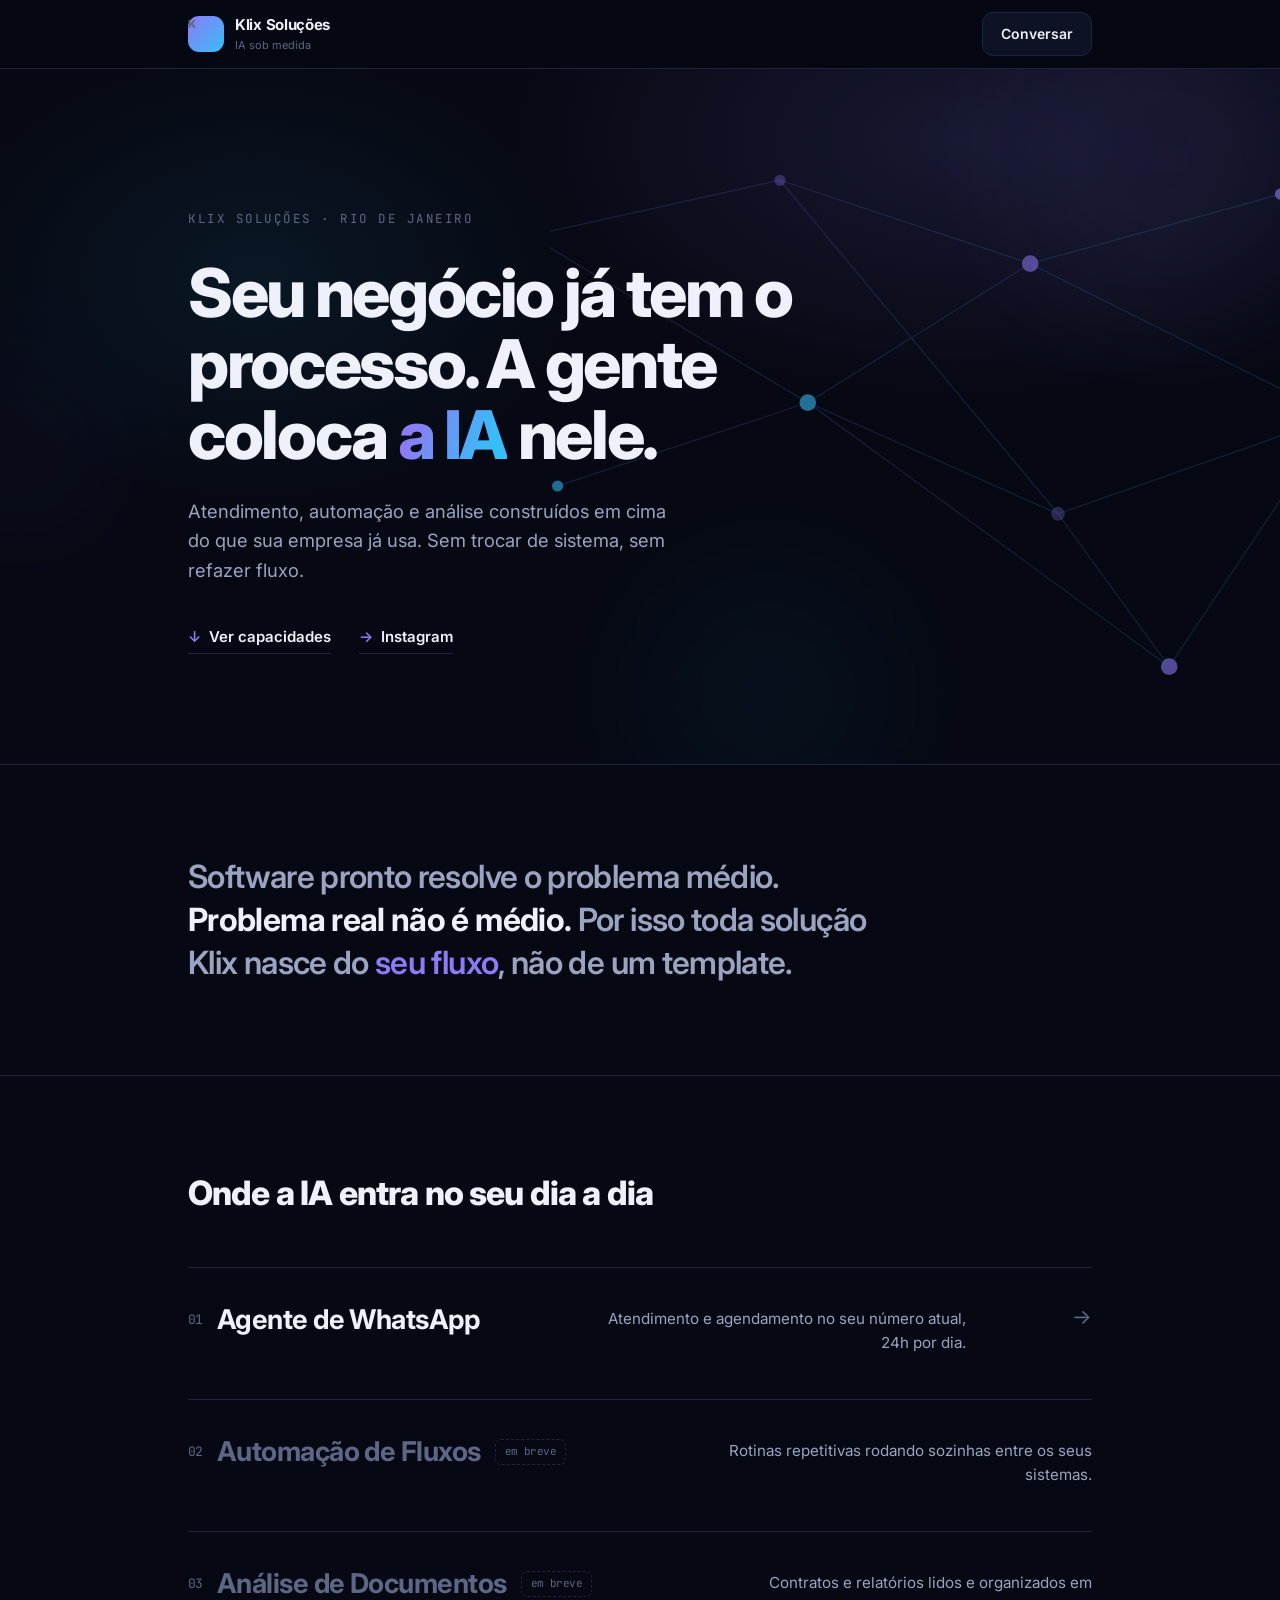
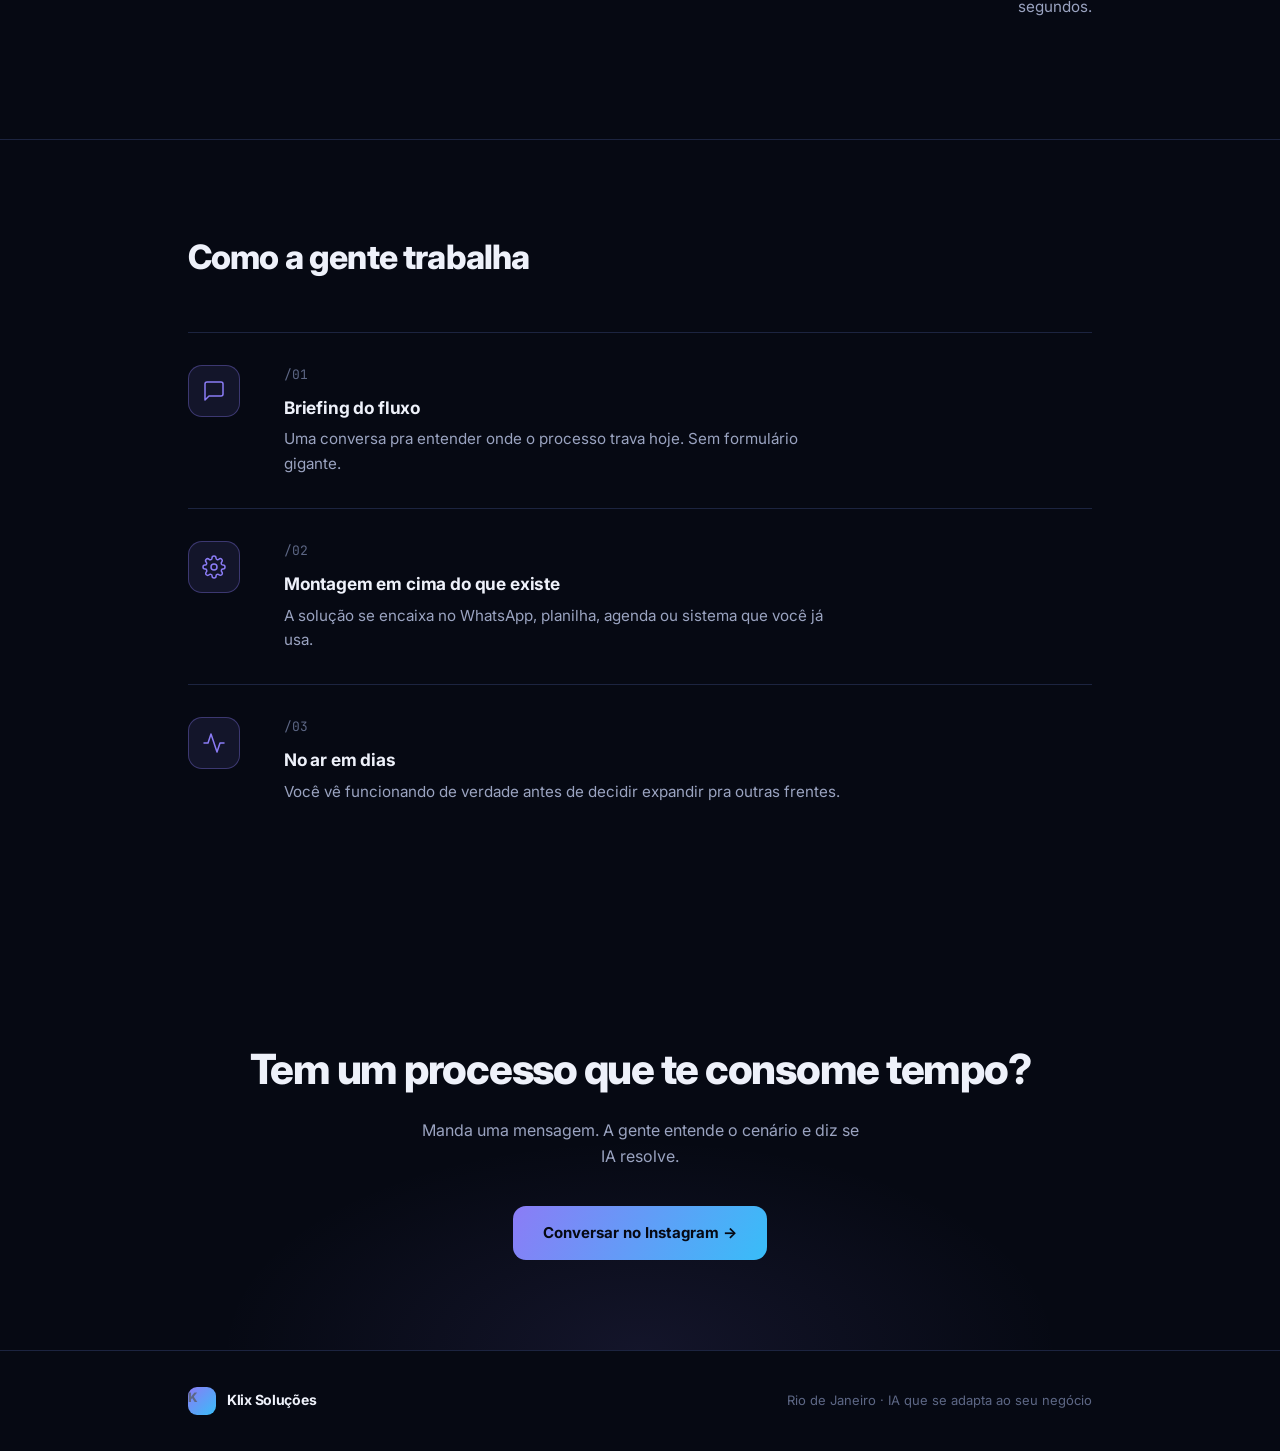
==== commit 95e94ffe: "feat: hero neural network visual + step icons, fill empty space" ====
--- a/index.html
+++ b/index.html
@@ -74,6 +74,26 @@
 
     /* ===== hero editorial ===== */
     .hero { padding: 140px 0 110px; position: relative; }
+
+    .hero__visual {
+      position: absolute; inset: 0; overflow: hidden; pointer-events: none;
+      opacity: 0.9;
+    }
+    .hero__visual .net {
+      position: absolute; right: -5%; top: 0;
+      width: 62%; height: 100%;
+      opacity: 0.7;
+    }
+    @media (max-width: 900px) {
+      .hero__visual .net { opacity: 0.25; width: 100%; }
+    }
+    .orb {
+      position: absolute; border-radius: 50%;
+      filter: blur(70px); opacity: 0.5;
+    }
+    .orb--1 { width: 340px; height: 340px; background: rgba(139,124,246,0.16); top: -80px; right: -60px; }
+    .orb--2 { width: 260px; height: 260px; background: rgba(56,189,248,0.1); bottom: -60px; right: 30%; }
+    .orb--3 { width: 200px; height: 200px; background: rgba(139,124,246,0.09); top: 40%; left: -80px; }
     .hero::before {
       content: ""; position: absolute; inset: 0; pointer-events: none;
       background:
@@ -171,12 +191,23 @@
     }
     .steps { display: grid; grid-template-columns: 1fr; gap: 0; }
     .step {
-      display: grid; grid-template-columns: 90px 1fr; gap: 24px;
-      padding: 28px 0; border-top: 1px solid var(--border);
-    }
+      display: grid; grid-template-columns: 72px 1fr; gap: 24px;
+      padding: 32px 0; border-top: 1px solid var(--border);
+      align-items: start;
+    }
+    .step__icon {
+      width: 52px; height: 52px; border-radius: 14px;
+      background: var(--accent-soft);
+      border: 1px solid var(--accent-glow);
+      display: grid; place-items: center;
+      color: var(--accent);
+      margin-bottom: 14px;
+    }
+    .step__icon svg { width: 24px; height: 24px; }
     .step__num {
       font-family: 'JetBrains Mono', monospace;
-      font-size: 13px; color: var(--accent); padding-top: 6px;
+      font-size: 13px; color: var(--text-faint);
+      display: block; margin-bottom: 8px;
     }
     .step strong { display: block; font-size: 1.08rem; margin-bottom: 6px; letter-spacing: -0.01em; }
     .step p { color: var(--text-dim); font-size: 0.95rem; max-width: 560px; }
@@ -246,6 +277,39 @@
 
   <!-- HERO EDITORIAL -->
   <section class="hero">
+    <!-- visual: rede neural abstrata (CSS puro) -->
+    <div class="hero__visual" aria-hidden="true">
+      <div class="orb orb--1"></div>
+      <div class="orb orb--2"></div>
+      <div class="orb orb--3"></div>
+      <svg class="net" viewBox="0 0 800 500" preserveAspectRatio="xMidYMid slice">
+        <defs>
+          <linearGradient id="lineGrad" x1="0%" y1="0%" x2="100%" y2="100%">
+            <stop offset="0%" stop-color="#8b7cf6" stop-opacity="0.5"/>
+            <stop offset="100%" stop-color="#38bdf8" stop-opacity="0.5"/>
+          </linearGradient>
+        </defs>
+        <!-- conexões -->
+        <g stroke="url(#lineGrad)" stroke-width="1" fill="none" opacity="0.45">
+          <path d="M100,120 L280,80 L460,140 L640,90"/>
+          <path d="M120,300 L300,240 L480,320 L680,250"/>
+          <path d="M100,120 L300,240 M280,80 L480,320 M460,140 L300,240 M640,90 L680,250 M460,140 L680,250"/>
+          <path d="M300,240 L560,430 M480,320 L560,430 M680,250 L560,430"/>
+        </g>
+        <!-- nós -->
+        <g fill="#8b7cf6">
+          <circle cx="100" cy="120" r="5"><animate attributeName="opacity" values="0.4;1;0.4" dur="3s" repeatCount="indefinite"/></circle>
+          <circle cx="280" cy="80" r="4"><animate attributeName="opacity" values="1;0.4;1" dur="2.5s" repeatCount="indefinite"/></circle>
+          <circle cx="460" cy="140" r="6"><animate attributeName="opacity" values="0.5;1;0.5" dur="4s" repeatCount="indefinite"/></circle>
+          <circle cx="640" cy="90" r="4"><animate attributeName="opacity" values="0.6;1;0.6" dur="3.2s" repeatCount="indefinite"/></circle>
+          <circle cx="300" cy="240" r="6" fill="#38bdf8"><animate attributeName="opacity" values="0.5;1;0.5" dur="3.5s" repeatCount="indefinite"/></circle>
+          <circle cx="480" cy="320" r="5"><animate attributeName="opacity" values="1;0.4;1" dur="2.8s" repeatCount="indefinite"/></circle>
+          <circle cx="120" cy="300" r="4" fill="#38bdf8"><animate attributeName="opacity" values="0.5;1;0.5" dur="3.8s" repeatCount="indefinite"/></circle>
+          <circle cx="680" cy="250" r="5" fill="#38bdf8"><animate attributeName="opacity" values="0.6;1;0.6" dur="3s" repeatCount="indefinite"/></circle>
+          <circle cx="560" cy="430" r="6"><animate attributeName="opacity" values="0.4;1;0.4" dur="3.4s" repeatCount="indefinite"/></circle>
+        </g>
+      </svg>
+    </div>
     <div class="container hero__inner">
       <p class="hero__tag">Klix Soluções · Rio de Janeiro</p>
       <h1>Seu negócio já tem o processo. A gente coloca <em>a IA</em> nele.</h1>
@@ -301,22 +365,38 @@
       <h2>Como a gente trabalha</h2>
       <div class="steps">
         <div class="step">
-          <span class="step__num">/01</span>
+          <div class="step__icon">
+            <svg viewBox="0 0 24 24" fill="none" stroke="currentColor" stroke-width="1.5" stroke-linecap="round" stroke-linejoin="round">
+              <path d="M21 15a2 2 0 0 1-2 2H7l-4 4V5a2 2 0 0 1 2-2h14a2 2 0 0 1 2 2z"/>
+            </svg>
+          </div>
           <div>
+            <span class="step__num">/01</span>
             <strong>Briefing do fluxo</strong>
             <p>Uma conversa pra entender onde o processo trava hoje. Sem formulário gigante.</p>
           </div>
         </div>
         <div class="step">
-          <span class="step__num">/02</span>
+          <div class="step__icon">
+            <svg viewBox="0 0 24 24" fill="none" stroke="currentColor" stroke-width="1.5" stroke-linecap="round" stroke-linejoin="round">
+              <circle cx="12" cy="12" r="3"/>
+              <path d="M19.4 15a1.65 1.65 0 0 0 .33 1.82l.06.06a2 2 0 1 1-2.83 2.83l-.06-.06a1.65 1.65 0 0 0-1.82-.33 1.65 1.65 0 0 0-1 1.51V21a2 2 0 1 1-4 0v-.09A1.65 1.65 0 0 0 9 19.4a1.65 1.65 0 0 0-1.82.33l-.06.06a2 2 0 1 1-2.83-2.83l.06-.06a1.65 1.65 0 0 0 .33-1.82 1.65 1.65 0 0 0-1.51-1H3a2 2 0 1 1 0-4h.09A1.65 1.65 0 0 0 4.6 9a1.65 1.65 0 0 0-.33-1.82l-.06-.06a2 2 0 1 1 2.83-2.83l.06.06a1.65 1.65 0 0 0 1.82.33H9a1.65 1.65 0 0 0 1-1.51V3a2 2 0 1 1 4 0v.09a1.65 1.65 0 0 0 1 1.51 1.65 1.65 0 0 0 1.82-.33l.06-.06a2 2 0 1 1 2.83 2.83l-.06.06a1.65 1.65 0 0 0-.33 1.82V9a1.65 1.65 0 0 0 1.51 1H21a2 2 0 1 1 0 4h-.09a1.65 1.65 0 0 0-1.51 1z"/>
+            </svg>
+          </div>
           <div>
+            <span class="step__num">/02</span>
             <strong>Montagem em cima do que existe</strong>
             <p>A solução se encaixa no WhatsApp, planilha, agenda ou sistema que você já usa.</p>
           </div>
         </div>
         <div class="step">
-          <span class="step__num">/03</span>
+          <div class="step__icon">
+            <svg viewBox="0 0 24 24" fill="none" stroke="currentColor" stroke-width="1.5" stroke-linecap="round" stroke-linejoin="round">
+              <polyline points="22 12 18 12 15 21 9 3 6 12 2 12"/>
+            </svg>
+          </div>
           <div>
+            <span class="step__num">/03</span>
             <strong>No ar em dias</strong>
             <p>Você vê funcionando de verdade antes de decidir expandir pra outras frentes.</p>
           </div>
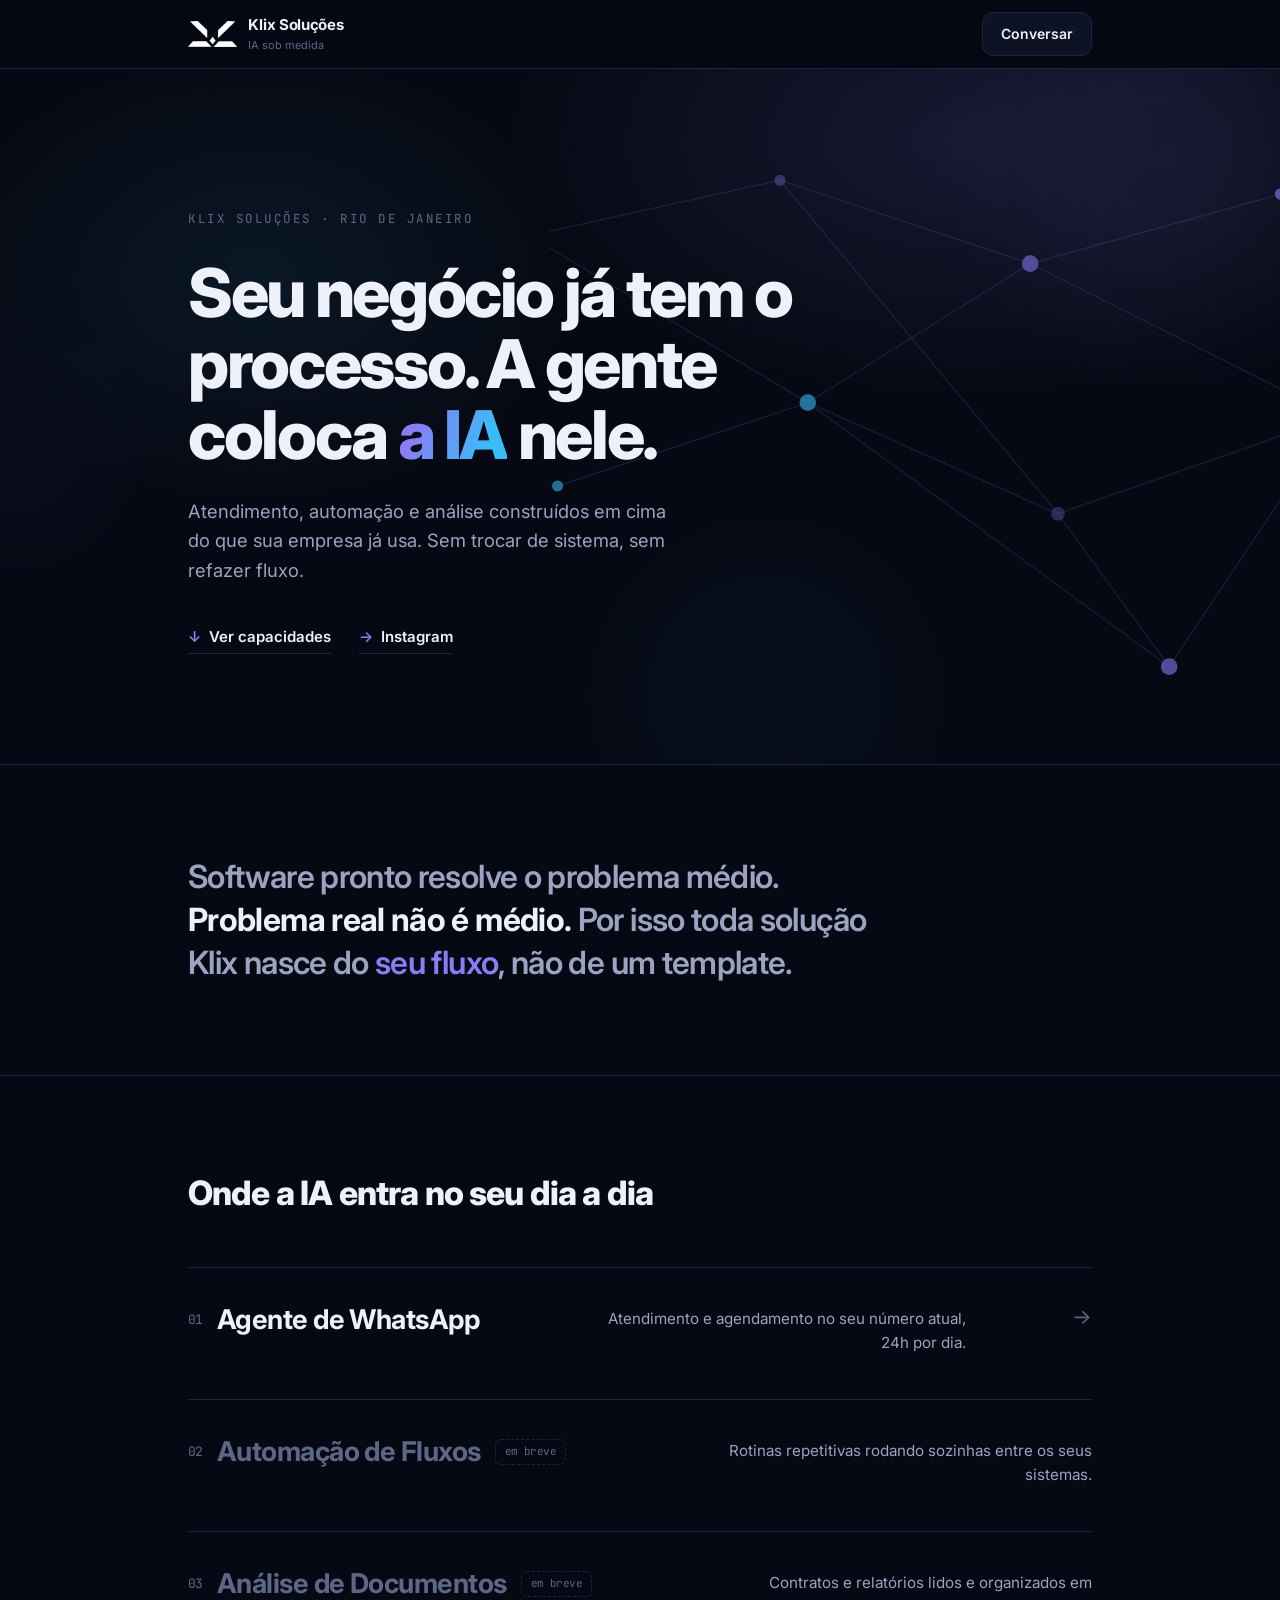
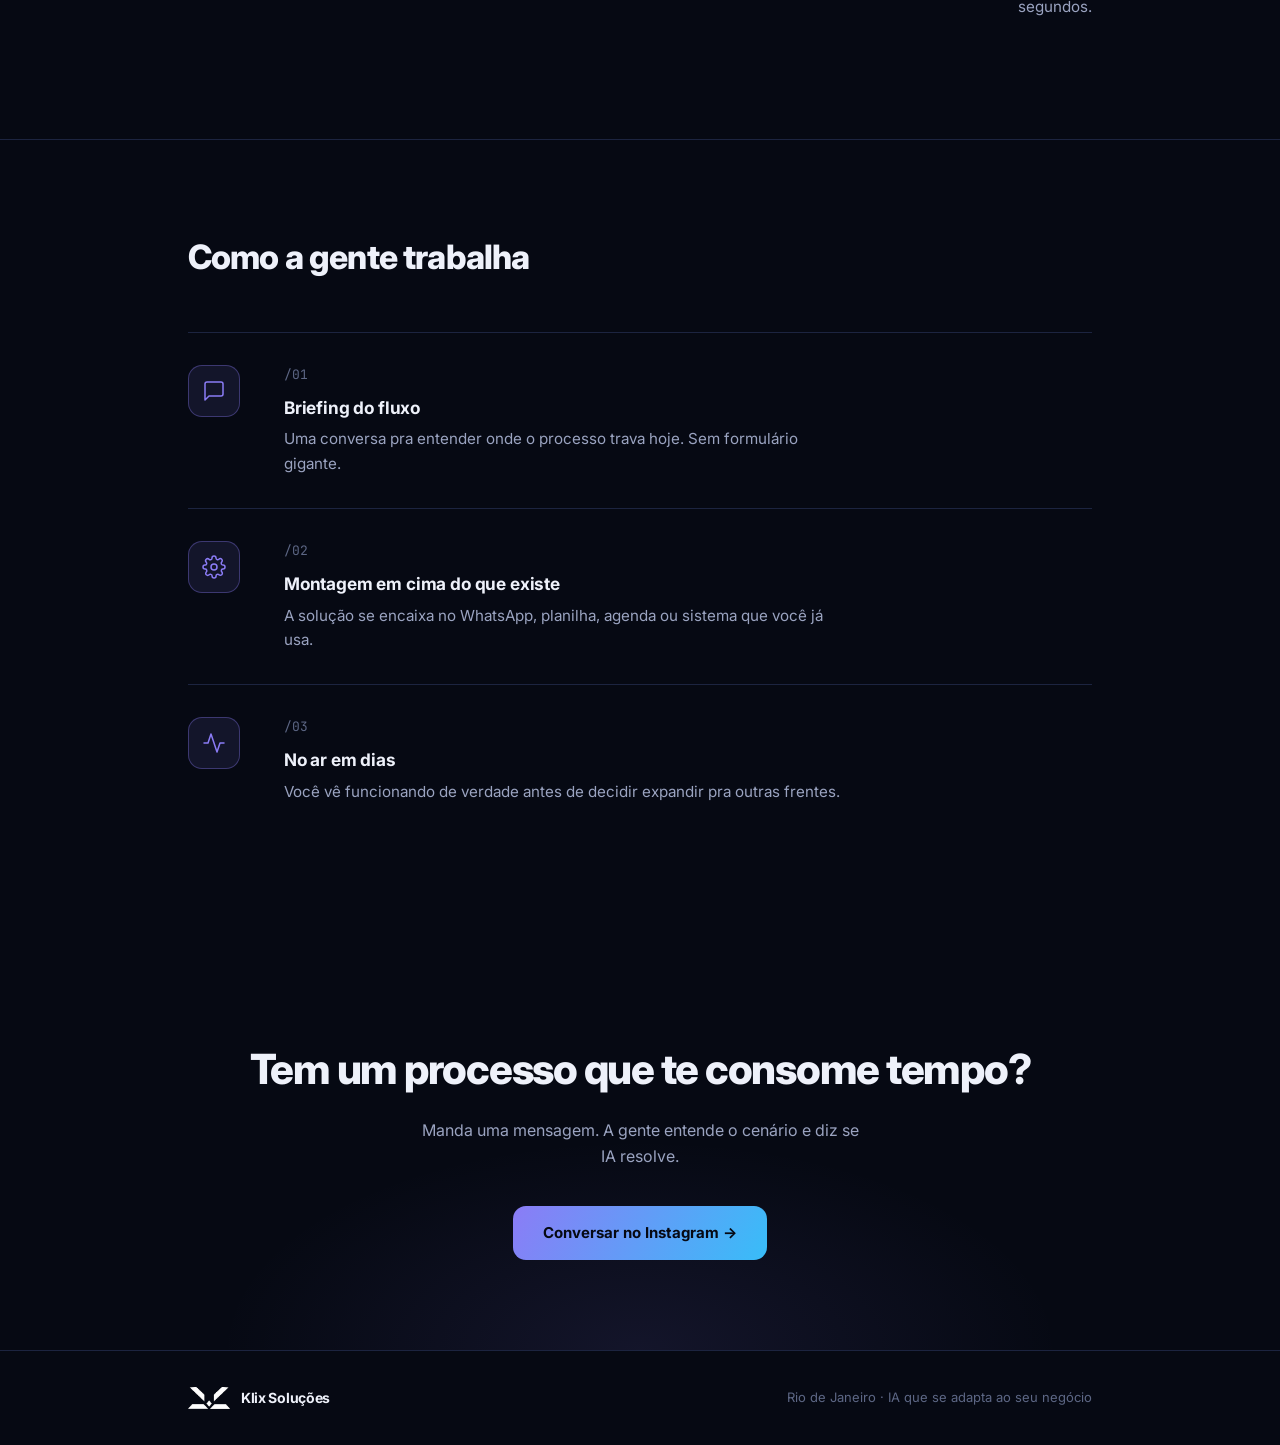
==== commit 0dd6329e: "feat: real Klix logo with transparent bg on landing (replaces K lettermark)" ====
--- a/index.html
+++ b/index.html
@@ -54,12 +54,7 @@
     }
     .nav__inner { display: flex; align-items: center; justify-content: space-between; height: 68px; }
     .brand { display: flex; align-items: center; gap: 11px; text-decoration: none; color: var(--text); }
-    .brand__mark {
-      width: 36px; height: 36px; border-radius: 11px;
-      background: linear-gradient(135deg, var(--accent), var(--accent-2));
-      display: grid; place-items: center;
-      color: #060913; font-weight: 800; font-size: 16px;
-    }
+    .brand__logo { height: 26px; width: auto; display: block; }
     .brand strong { font-size: 15px; font-weight: 700; letter-spacing: -0.02em; display: block; }
     .brand span { display: block; font-size: 11px; color: var(--text-faint); }
     .nav__cta {
@@ -261,7 +256,7 @@
 <header class="nav">
   <div class="container nav__inner">
     <a href="#top" class="brand">
-      <span class="brand__mark">K</span>
+      <img class="brand__logo" src="assets/logo-mark.png" alt="Klix Soluções" />
       <div>
         <strong>Klix Soluções</strong>
         <span>IA sob medida</span>
@@ -421,7 +416,7 @@
 <footer class="footer">
   <div class="container footer__row">
     <a href="#top" class="brand">
-      <span class="brand__mark" style="width:28px;height:28px;font-size:13px;border-radius:9px;">K</span>
+      <img class="brand__logo" src="assets/logo-mark.png" alt="Klix Soluções" style="height:22px;" />
       <strong style="font-size:14px;">Klix Soluções</strong>
     </a>
     <span class="footer__meta">Rio de Janeiro · IA que se adapta ao seu negócio</span>
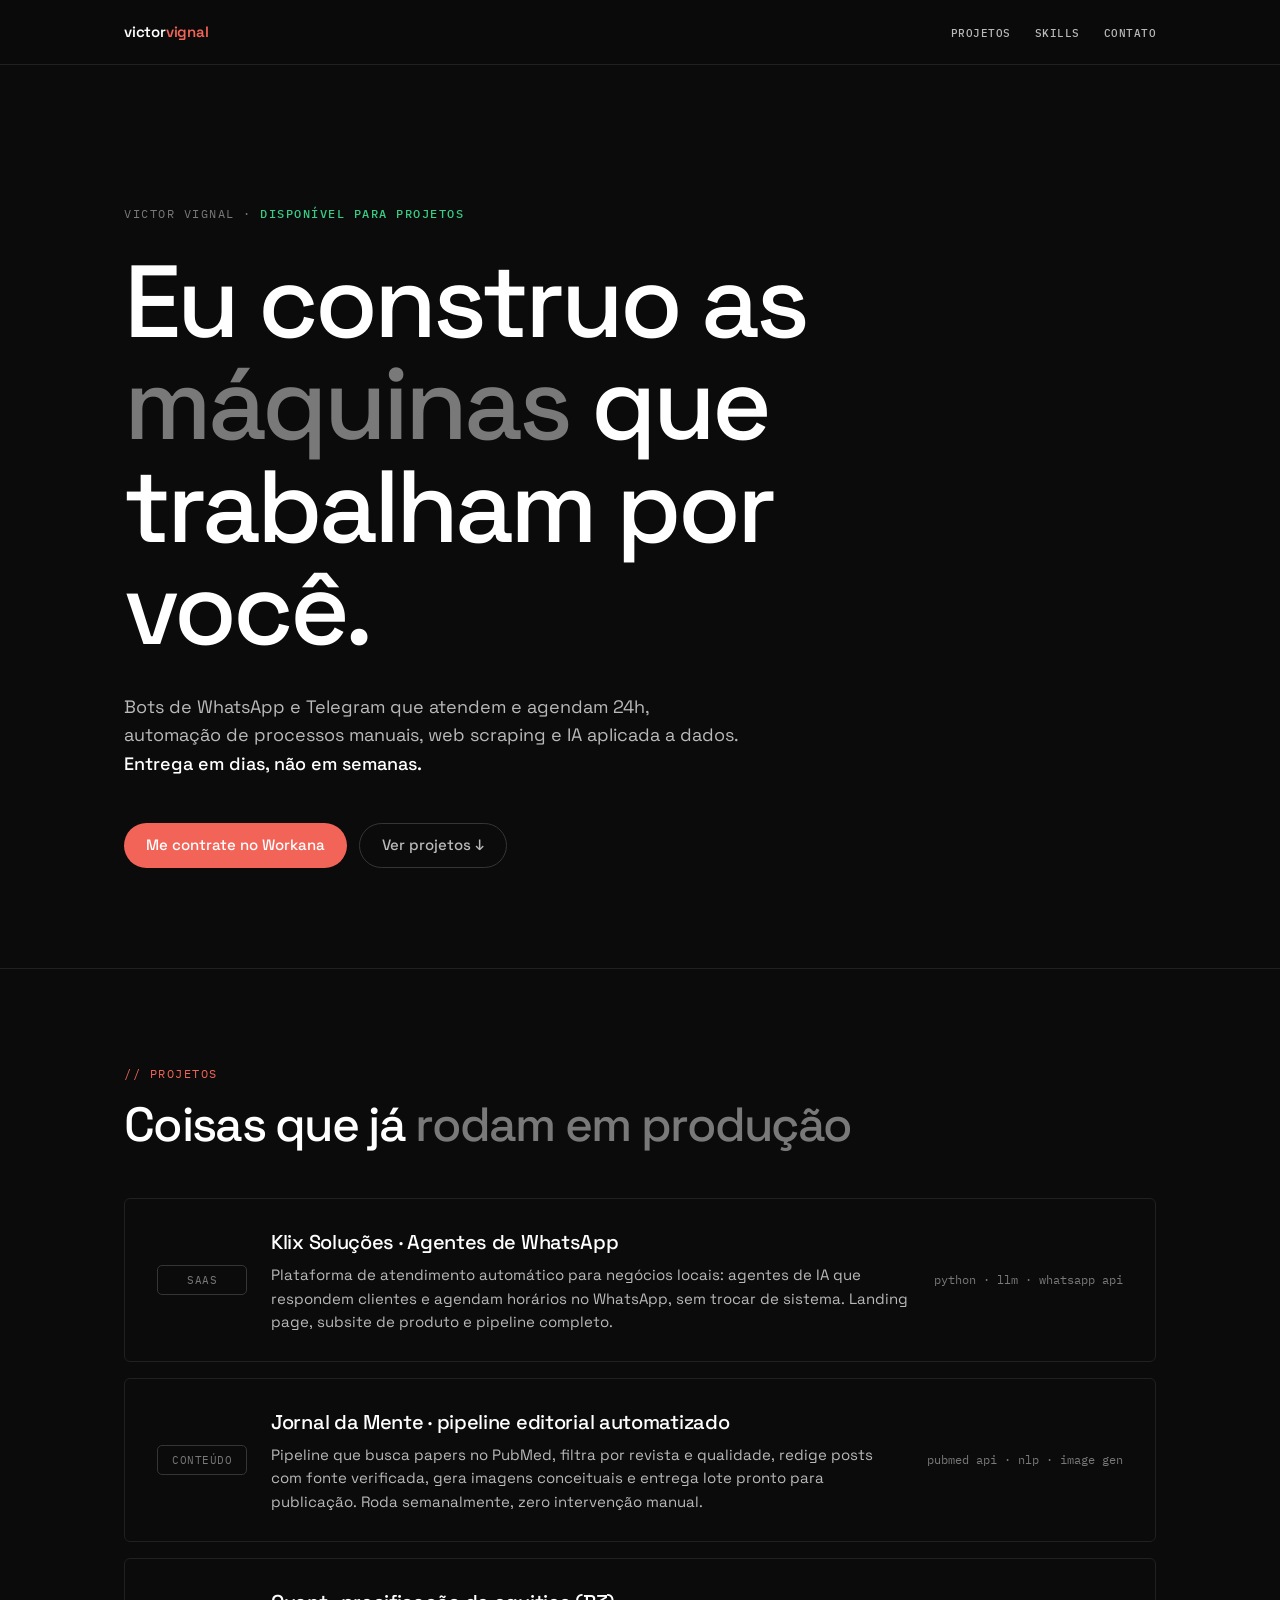
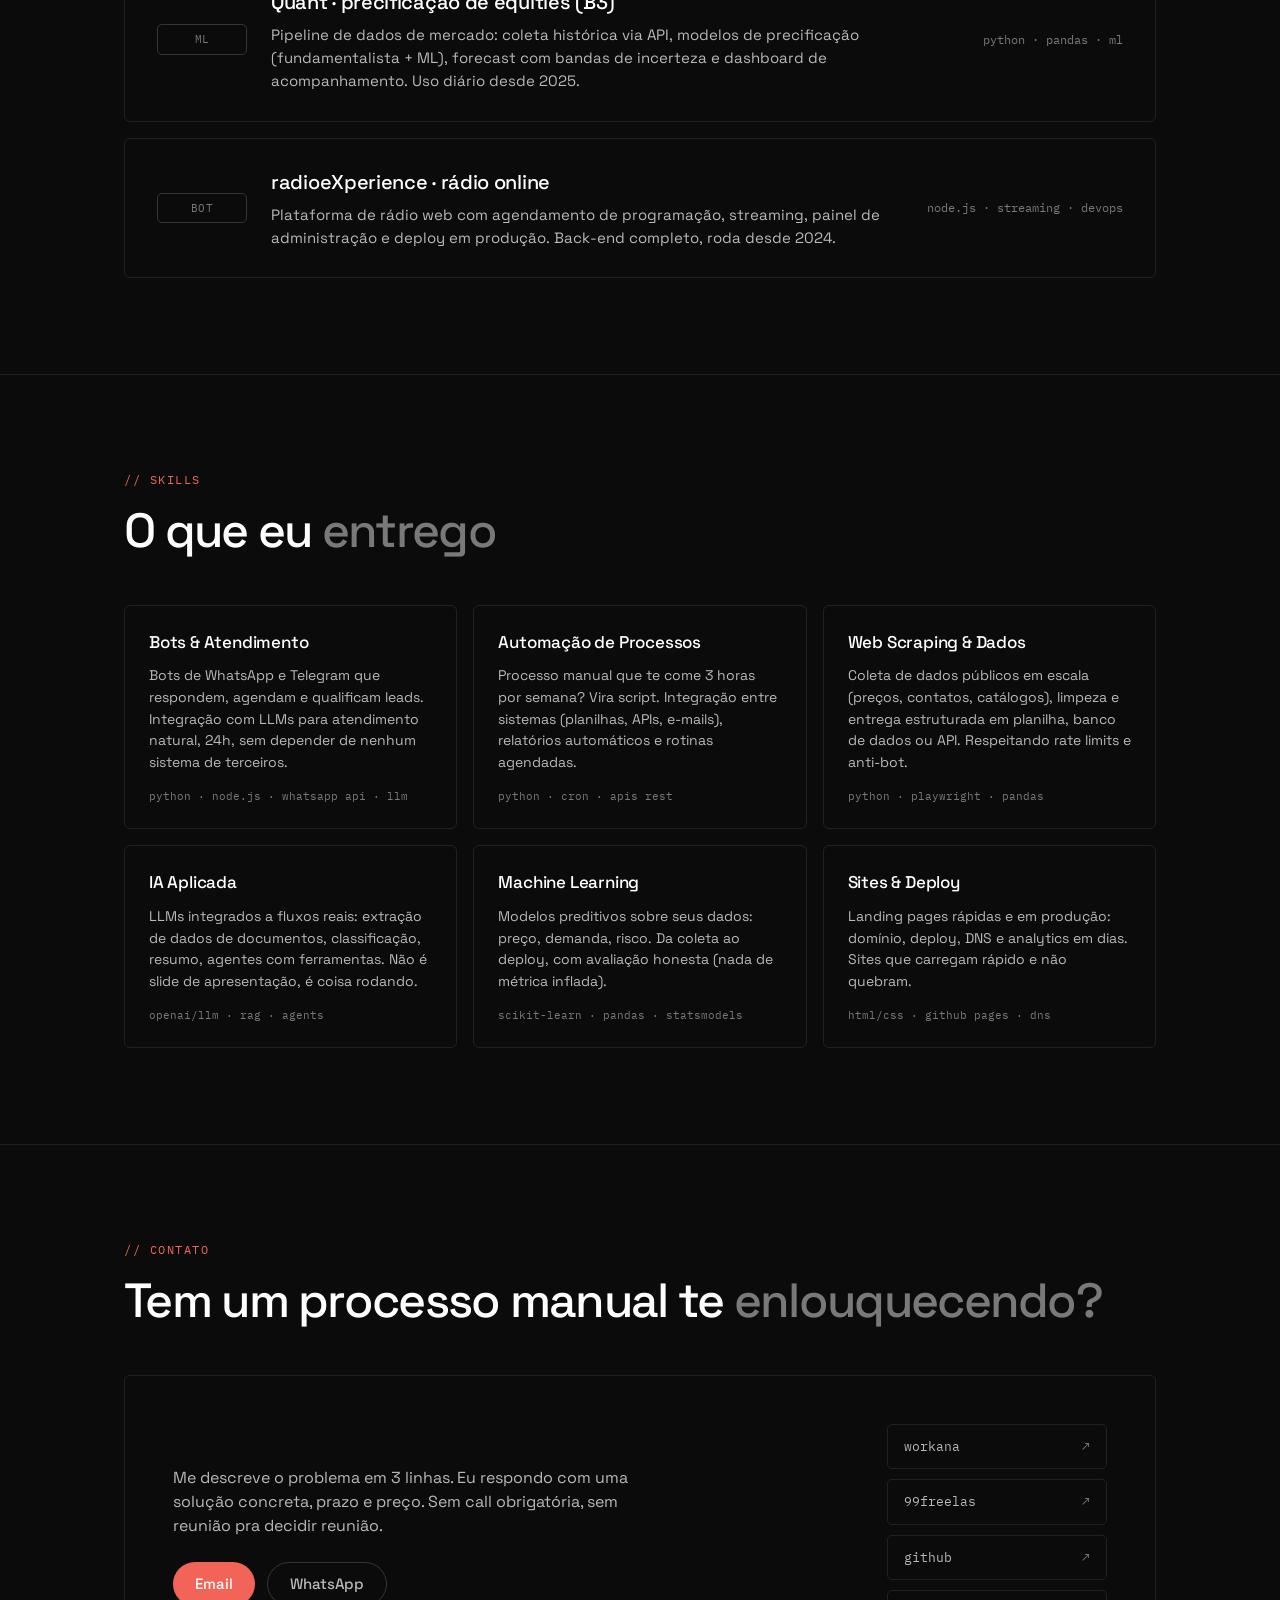
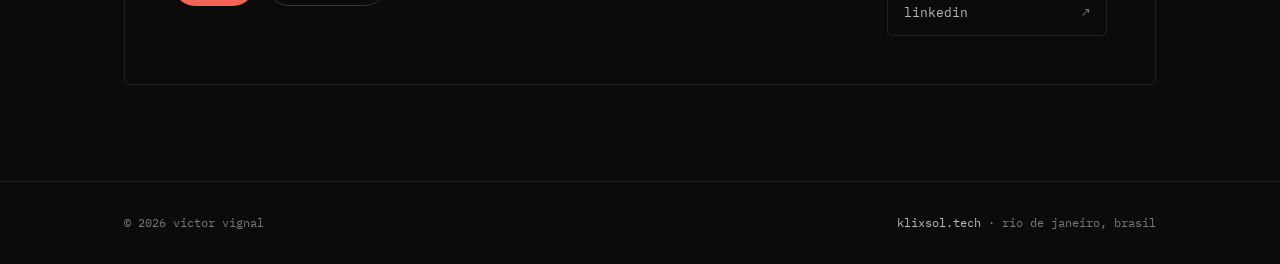
==== commit df7f9766: "portfolio: redesign estilo Sanity (dark + coral, mono labels), estrutura hero/projetos/skills/contat" ====
--- a/index.html
+++ b/index.html
@@ -3,423 +3,518 @@
 <head>
   <meta charset="UTF-8" />
   <meta name="viewport" content="width=device-width, initial-scale=1.0" />
-  <title>Klix Soluções | IA que se adapta ao seu negócio</title>
-  <meta name="description" content="Soluções com IA que se adaptam ao seu negócio. Agentes de WhatsApp, automação de fluxos e análise de documentos. Sem trocar de sistema." />
-  <meta name="theme-color" content="#060913" />
-  <meta property="og:title" content="Klix Soluções · IA que se adapta ao seu negócio" />
-  <meta property="og:description" content="Agentes de WhatsApp, automação de fluxos e análise de documentos. Sem trocar de sistema." />
+  <title>Victor Vignal · Automação, bots e IA aplicada</title>
+  <meta name="description" content="Portfólio de Victor Vignal: bots de WhatsApp e Telegram, automação de processos, web scraping e IA aplicada. Entrega rápida, código limpo." />
+  <meta name="theme-color" content="#0b0b0b" />
+  <meta property="og:title" content="Victor Vignal · Automação, bots e IA aplicada" />
+  <meta property="og:description" content="Bots de WhatsApp e Telegram, automação de processos, web scraping e IA aplicada. Entrega rápida, código limpo." />
   <meta property="og:type" content="website" />
   <link rel="icon" type="image/svg+xml" href="assets/favicon.svg" />
   <link rel="preconnect" href="https://fonts.googleapis.com" />
   <link rel="preconnect" href="https://fonts.gstatic.com" crossorigin />
-  <link rel="stylesheet" href="https://fonts.googleapis.com/css2?family=Inter:wght@400;500;600;700;800&family=JetBrains+Mono:wght@400;500&display=swap" />
+  <link rel="stylesheet" href="https://fonts.googleapis.com/css2?family=Space+Grotesk:wght@400;500;600&family=IBM+Plex+Mono:wght@400;500&display=swap" />
   <style>
-    /* ===== tema: IA neutra e sofisticada =====
-       dark azulado profundo + violeta/ciano (diferente do verde WhatsApp do subsite) */
+    /* ============================================================
+       TEMA: Sanity-inspired (getdesign.md/sanity)
+       canvas #0b0b0b · coral #f36458 · hover #0052ef · mono Plex
+       ============================================================ */
     :root {
-      --bg: #060913;
-      --bg-raised: #0b1020;
-      --bg-card: #0d1224;
-      --border: #1c2440;
-      --text: #eef1fa;
-      --text-dim: #9aa3c0;
-      --text-faint: #5d6785;
-      --accent: #8b7cf6;      /* violeta */
-      --accent-2: #38bdf8;    /* ciano */
-      --accent-soft: rgba(139, 124, 246, 0.1);
-      --accent-glow: rgba(139, 124, 246, 0.35);
-      --radius: 16px;
+      --canvas: #0b0b0b;
+      --surface: #212121;
+      --surface-2: #353535;
+      --white: #ffffff;
+      --silver: #b9b9b9;
+      --gray: #797979;
+      --coral: #f36458;
+      --blue: #0052ef;
+      --green: #37cd84;
+      --border: #212121;
+      --border-strong: #353535;
+      --pill: 99999px;
     }
 
     * { margin: 0; padding: 0; box-sizing: border-box; }
     html { scroll-behavior: smooth; }
 
     body {
-      background: var(--bg);
-      color: var(--text);
-      font-family: 'Inter', system-ui, sans-serif;
+      background: var(--canvas);
+      color: var(--white);
+      font-family: 'Space Grotesk', ui-sans-serif, system-ui, sans-serif;
+      -webkit-font-smoothing: antialiased;
+      line-height: 1.5;
+    }
+
+    .mono {
+      font-family: 'IBM Plex Mono', ui-monospace, monospace;
+    }
+
+    .wrap {
+      max-width: 1080px;
+      margin: 0 auto;
+      padding: 0 24px;
+    }
+
+    /* ---- nav ---- */
+    nav {
+      position: sticky;
+      top: 0;
+      z-index: 100;
+      background: rgba(11, 11, 11, 0.85);
+      backdrop-filter: blur(12px);
+      border-bottom: 1px solid var(--border);
+    }
+    .nav-inner {
+      display: flex;
+      align-items: center;
+      justify-content: space-between;
+      height: 64px;
+    }
+    .nav-logo {
+      font-size: 15px;
+      font-weight: 600;
+      letter-spacing: -0.2px;
+      color: var(--white);
+      text-decoration: none;
+    }
+    .nav-logo span { color: var(--coral); }
+    .nav-links {
+      display: flex;
+      gap: 24px;
+      list-style: none;
+    }
+    .nav-links a {
+      font-family: 'IBM Plex Mono', monospace;
+      font-size: 11px;
+      font-weight: 500;
+      text-transform: uppercase;
+      letter-spacing: 0.5px;
+      color: var(--silver);
+      text-decoration: none;
+      transition: color 0.15s ease;
+    }
+    .nav-links a:hover { color: var(--blue); }
+
+    /* ---- hero ---- */
+    .hero {
+      padding: 140px 0 100px;
+      border-bottom: 1px solid var(--border);
+    }
+    .hero-eyebrow {
+      font-family: 'IBM Plex Mono', monospace;
+      font-size: 12px;
+      text-transform: uppercase;
+      letter-spacing: 1.5px;
+      color: var(--gray);
+      margin-bottom: 28px;
+    }
+    .hero-eyebrow b { color: var(--green); font-weight: 500; }
+    h1.hero-title {
+      font-size: clamp(48px, 8vw, 104px);
+      font-weight: 500;
+      line-height: 1.0;
+      letter-spacing: -4px;
+      max-width: 900px;
+    }
+    h1.hero-title .dim { color: var(--gray); }
+    .hero-sub {
+      margin-top: 32px;
+      font-size: 18px;
       line-height: 1.6;
-      -webkit-font-smoothing: antialiased;
-      overflow-x: hidden;
-    }
-
-    .container { max-width: 960px; margin: 0 auto; padding: 0 28px; }
-
-    /* ===== nav ===== */
-    .nav {
-      position: sticky; top: 0; z-index: 50;
-      background: rgba(6, 9, 19, 0.8);
-      backdrop-filter: blur(14px);
-      border-bottom: 1px solid var(--border);
-    }
-    .nav__inner { display: flex; align-items: center; justify-content: space-between; height: 68px; }
-    .brand { display: flex; align-items: center; gap: 11px; text-decoration: none; color: var(--text); }
-    .brand__logo { height: 26px; width: auto; display: block; }
-    .brand strong { font-size: 15px; font-weight: 700; letter-spacing: -0.02em; display: block; }
-    .brand span { display: block; font-size: 11px; color: var(--text-faint); }
-    .nav__cta {
-      display: inline-flex; align-items: center; gap: 8px;
-      padding: 10px 18px; border-radius: 11px;
-      font-size: 14px; font-weight: 600; text-decoration: none;
-      color: var(--text); border: 1px solid var(--border);
-      background: var(--bg-card);
-      transition: border-color .2s, color .2s;
-    }
-    .nav__cta:hover { border-color: var(--accent); color: var(--accent); }
-
-    /* ===== hero editorial ===== */
-    .hero { padding: 140px 0 110px; position: relative; }
-
-    .hero__visual {
-      position: absolute; inset: 0; overflow: hidden; pointer-events: none;
-      opacity: 0.9;
-    }
-    .hero__visual .net {
-      position: absolute; right: -5%; top: 0;
-      width: 62%; height: 100%;
-      opacity: 0.7;
-    }
-    @media (max-width: 900px) {
-      .hero__visual .net { opacity: 0.25; width: 100%; }
-    }
-    .orb {
-      position: absolute; border-radius: 50%;
-      filter: blur(70px); opacity: 0.5;
-    }
-    .orb--1 { width: 340px; height: 340px; background: rgba(139,124,246,0.16); top: -80px; right: -60px; }
-    .orb--2 { width: 260px; height: 260px; background: rgba(56,189,248,0.1); bottom: -60px; right: 30%; }
-    .orb--3 { width: 200px; height: 200px; background: rgba(139,124,246,0.09); top: 40%; left: -80px; }
-    .hero::before {
-      content: ""; position: absolute; inset: 0; pointer-events: none;
-      background:
-        radial-gradient(700px 400px at 75% 10%, rgba(139,124,246,0.13), transparent 65%),
-        radial-gradient(500px 350px at 20% 30%, rgba(56,189,248,0.08), transparent 65%);
-    }
-    .hero__inner { position: relative; }
-    .hero__tag {
-      font-family: 'JetBrains Mono', monospace;
-      font-size: 12.5px; color: var(--text-faint);
-      letter-spacing: 0.12em; text-transform: uppercase;
-      margin-bottom: 28px;
-    }
-    .hero h1 {
-      font-size: clamp(2.4rem, 6.5vw, 4.2rem);
-      font-weight: 800; letter-spacing: -0.035em; line-height: 1.06;
-      max-width: 700px;
-    }
-    .hero h1 em {
-      font-style: normal;
-      background: linear-gradient(110deg, var(--accent) 20%, var(--accent-2) 80%);
-      -webkit-background-clip: text; background-clip: text;
-      -webkit-text-fill-color: transparent;
-    }
-    .hero__sub {
-      margin-top: 26px; font-size: 1.15rem; color: var(--text-dim);
-      max-width: 480px;
-    }
-    .hero__links { margin-top: 40px; display: flex; gap: 28px; flex-wrap: wrap; }
-    .hero__links a {
-      color: var(--text); text-decoration: none; font-weight: 600; font-size: 15px;
-      display: inline-flex; align-items: center; gap: 8px;
-      border-bottom: 1px solid var(--border); padding-bottom: 4px;
-      transition: border-color .2s, color .2s;
-    }
-    .hero__links a:hover { border-color: var(--accent); color: var(--accent); }
-    .hero__links a span { color: var(--accent); }
-
-    /* ===== manifesto ===== */
-    .manifesto { padding: 90px 0; border-top: 1px solid var(--border); }
-    .manifesto p {
-      font-size: clamp(1.4rem, 3.5vw, 2rem);
-      font-weight: 600; letter-spacing: -0.02em; line-height: 1.35;
-      max-width: 720px;
-      color: var(--text-dim);
-    }
-    .manifesto p strong { color: var(--text); }
-    .manifesto p em {
-      font-style: normal; color: var(--accent);
-    }
-
-    /* ===== capacidades ===== */
-    .capacidades { padding: 90px 0; border-top: 1px solid var(--border); }
-    .cap__head { margin-bottom: 48px; }
-    .cap__head h2 {
-      font-size: clamp(1.6rem, 4vw, 2.1rem);
-      font-weight: 800; letter-spacing: -0.025em;
-    }
-    .cap__grid { display: grid; grid-template-columns: 1fr; gap: 14px; }
-    .cap {
-      display: flex; align-items: baseline; justify-content: space-between; gap: 20px;
-      padding: 30px 0;
+      color: var(--silver);
+      max-width: 620px;
+    }
+    .hero-sub strong { color: var(--white); font-weight: 500; }
+    .hero-ctas {
+      margin-top: 44px;
+      display: flex;
+      gap: 12px;
+      flex-wrap: wrap;
+    }
+    .btn {
+      display: inline-flex;
+      align-items: center;
+      gap: 8px;
+      padding: 10px 22px;
+      border-radius: var(--pill);
+      font-size: 15px;
+      font-weight: 500;
+      text-decoration: none;
+      transition: background 0.18s ease, color 0.18s ease, border 0.18s ease;
+      border: none;
+      cursor: pointer;
+    }
+    .btn-coral {
+      background: var(--coral);
+      color: var(--white);
+    }
+    .btn-coral:hover { background: var(--blue); }
+    .btn-ghost {
+      background: transparent;
+      color: var(--silver);
+      border: 1px solid var(--border-strong);
+    }
+    .btn-ghost:hover {
+      background: var(--blue);
+      color: var(--white);
+      border-color: var(--blue);
+    }
+
+    /* ---- sections ---- */
+    section { padding: 96px 0; }
+    section + section { border-top: 1px solid var(--border); }
+
+    .sec-eyebrow {
+      font-family: 'IBM Plex Mono', monospace;
+      font-size: 12px;
+      text-transform: uppercase;
+      letter-spacing: 1.5px;
+      color: var(--coral);
+      margin-bottom: 16px;
+    }
+    h2.sec-title {
+      font-size: clamp(32px, 4.5vw, 48px);
+      font-weight: 500;
+      letter-spacing: -1.7px;
+      line-height: 1.08;
+      margin-bottom: 48px;
+    }
+    h2.sec-title .dim { color: var(--gray); }
+
+    /* ---- projetos ---- */
+    .projects {
+      display: flex;
+      flex-direction: column;
+      gap: 16px;
+    }
+    .project {
+      display: grid;
+      grid-template-columns: 90px 1fr auto;
+      gap: 24px;
+      align-items: center;
+      background: var(--canvas);
+      border: 1px solid var(--border);
+      border-radius: 6px;
+      padding: 28px 32px;
+      text-decoration: none;
+      transition: border-color 0.18s ease, background 0.18s ease, transform 0.18s ease;
+    }
+    .project:hover {
+      border-color: var(--blue);
+      background: #101010;
+      transform: translateX(4px);
+    }
+    .project-tag {
+      font-family: 'IBM Plex Mono', monospace;
+      font-size: 11px;
+      text-transform: uppercase;
+      letter-spacing: 0.5px;
+      color: var(--gray);
+      border: 1px solid var(--border-strong);
+      border-radius: 5px;
+      padding: 6px 10px;
+      text-align: center;
+    }
+    .project-info h3 {
+      font-size: 20px;
+      font-weight: 500;
+      letter-spacing: -0.3px;
+      margin-bottom: 6px;
+      color: var(--white);
+    }
+    .project:hover h3 { color: var(--blue); }
+    .project-info p {
+      font-size: 15px;
+      color: var(--silver);
+      line-height: 1.55;
+      max-width: 640px;
+    }
+    .project-stack {
+      font-family: 'IBM Plex Mono', monospace;
+      font-size: 12px;
+      color: var(--gray);
+      white-space: nowrap;
+    }
+    @media (max-width: 720px) {
+      .project { grid-template-columns: 1fr; gap: 12px; }
+      .project-stack { white-space: normal; }
+    }
+
+    /* ---- skills ---- */
+    .skills-grid {
+      display: grid;
+      grid-template-columns: repeat(3, 1fr);
+      gap: 16px;
+    }
+    @media (max-width: 860px) { .skills-grid { grid-template-columns: 1fr 1fr; } }
+    @media (max-width: 560px) { .skills-grid { grid-template-columns: 1fr; } }
+    .skill-card {
+      border: 1px solid var(--border);
+      border-radius: 6px;
+      padding: 24px;
+      transition: border-color 0.18s ease;
+    }
+    .skill-card:hover { border-color: var(--blue); }
+    .skill-card h3 {
+      font-size: 17px;
+      font-weight: 500;
+      letter-spacing: -0.2px;
+      margin-bottom: 10px;
+    }
+    .skill-card p {
+      font-size: 14px;
+      color: var(--silver);
+      line-height: 1.55;
+    }
+    .skill-card .mono-tag {
+      font-family: 'IBM Plex Mono', monospace;
+      font-size: 11px;
+      color: var(--gray);
+      margin-top: 14px;
+      display: block;
+    }
+
+    /* ---- contato ---- */
+    .contact-box {
+      border: 1px solid var(--border);
+      border-radius: 6px;
+      padding: 48px;
+      display: flex;
+      justify-content: space-between;
+      align-items: center;
+      gap: 32px;
+      flex-wrap: wrap;
+    }
+    .contact-box h2 {
+      font-size: clamp(28px, 4vw, 40px);
+      font-weight: 500;
+      letter-spacing: -1.2px;
+      line-height: 1.1;
+    }
+    .contact-box p {
+      color: var(--silver);
+      font-size: 16px;
+      margin-top: 12px;
+      max-width: 460px;
+    }
+    .contact-links {
+      display: flex;
+      flex-direction: column;
+      gap: 10px;
+      min-width: 220px;
+    }
+    .contact-link {
+      display: flex;
+      align-items: center;
+      justify-content: space-between;
+      gap: 16px;
+      font-family: 'IBM Plex Mono', monospace;
+      font-size: 13px;
+      color: var(--silver);
+      text-decoration: none;
+      border: 1px solid var(--border);
+      border-radius: 5px;
+      padding: 12px 16px;
+      transition: border-color 0.18s ease, color 0.18s ease;
+    }
+    .contact-link:hover {
+      border-color: var(--blue);
+      color: var(--white);
+    }
+    .contact-link .arrow { color: var(--gray); }
+
+    /* ---- footer ---- */
+    footer {
       border-top: 1px solid var(--border);
-      text-decoration: none; color: var(--text);
-      transition: padding .25s;
-    }
-    .cap:hover { padding-left: 14px; }
-    .cap__title {
-      font-size: clamp(1.3rem, 3vw, 1.7rem);
-      font-weight: 700; letter-spacing: -0.02em;
-      display: flex; align-items: center; gap: 14px;
-    }
-    .cap__num {
-      font-family: 'JetBrains Mono', monospace;
-      font-size: 13px; color: var(--text-faint); font-weight: 400;
-    }
-    .cap__desc { color: var(--text-dim); font-size: 0.95rem; max-width: 380px; text-align: right; }
-    .cap__arrow { color: var(--text-faint); font-size: 1.3rem; transition: color .2s, transform .2s; }
-    .cap:hover .cap__arrow { color: var(--accent); transform: translateX(4px); }
-    .cap--soon { cursor: default; }
-    .cap--soon:hover { padding-left: 0; }
-    .cap--soon .cap__title { color: var(--text-faint); }
-    .cap__badge {
-      font-family: 'JetBrains Mono', monospace;
-      font-size: 11px; color: var(--text-faint);
-      border: 1px dashed var(--border); border-radius: 6px;
-      padding: 3px 9px; font-weight: 400;
-    }
-
-    /* ===== como trabalhamos ===== */
-    .como { padding: 90px 0; border-top: 1px solid var(--border); }
-    .como h2 {
-      font-size: clamp(1.6rem, 4vw, 2.1rem);
-      font-weight: 800; letter-spacing: -0.025em; margin-bottom: 48px;
-    }
-    .steps { display: grid; grid-template-columns: 1fr; gap: 0; }
-    .step {
-      display: grid; grid-template-columns: 72px 1fr; gap: 24px;
-      padding: 32px 0; border-top: 1px solid var(--border);
-      align-items: start;
-    }
-    .step__icon {
-      width: 52px; height: 52px; border-radius: 14px;
-      background: var(--accent-soft);
-      border: 1px solid var(--accent-glow);
-      display: grid; place-items: center;
-      color: var(--accent);
-      margin-bottom: 14px;
-    }
-    .step__icon svg { width: 24px; height: 24px; }
-    .step__num {
-      font-family: 'JetBrains Mono', monospace;
-      font-size: 13px; color: var(--text-faint);
-      display: block; margin-bottom: 8px;
-    }
-    .step strong { display: block; font-size: 1.08rem; margin-bottom: 6px; letter-spacing: -0.01em; }
-    .step p { color: var(--text-dim); font-size: 0.95rem; max-width: 560px; }
-
-    /* ===== cta conversa ===== */
-    .conversa { padding: 110px 0 90px; text-align: center; position: relative; }
-    .conversa::before {
-      content: ""; position: absolute; inset: 0; pointer-events: none;
-      background: radial-gradient(600px 300px at 50% 100%, rgba(139,124,246,0.1), transparent 70%);
-    }
-    .conversa h2 {
-      font-size: clamp(1.8rem, 5vw, 2.6rem);
-      font-weight: 800; letter-spacing: -0.03em;
-      position: relative;
-    }
-    .conversa p {
-      color: var(--text-dim); margin: 16px auto 36px; max-width: 440px;
-      position: relative;
-    }
-    .conversa .btn {
-      position: relative;
-      display: inline-flex; align-items: center; gap: 10px;
-      padding: 15px 30px; border-radius: 13px;
-      background: linear-gradient(120deg, var(--accent), var(--accent-2));
-      color: #060913; font-weight: 700; font-size: 15px;
+      padding: 32px 0;
+    }
+    .foot-inner {
+      display: flex;
+      justify-content: space-between;
+      align-items: center;
+      font-family: 'IBM Plex Mono', monospace;
+      font-size: 12px;
+      color: var(--gray);
+      flex-wrap: wrap;
+      gap: 12px;
+    }
+    .foot-inner a {
+      color: var(--silver);
       text-decoration: none;
-      transition: transform .15s, box-shadow .15s;
-    }
-    .conversa .btn:hover { transform: translateY(-2px); box-shadow: 0 10px 32px var(--accent-glow); }
-
-    /* ===== footer ===== */
-    .footer { border-top: 1px solid var(--border); padding: 36px 0; }
-    .footer__row { display: flex; align-items: center; justify-content: space-between; flex-wrap: wrap; gap: 14px; }
-    .footer__meta { color: var(--text-faint); font-size: 13px; }
-
-    /* ===== responsive ===== */
-    @media (min-width: 760px) {
-      .cap__grid .cap { grid-template-columns: auto 1fr auto; }
-    }
-    @media (max-width: 720px) {
-      .hero { padding: 90px 0 70px; }
-      .cap { flex-direction: column; align-items: flex-start; gap: 8px; }
-      .cap__desc { text-align: left; max-width: none; }
-      .step { grid-template-columns: 1fr; gap: 8px; }
-    }
+    }
+    .foot-inner a:hover { color: var(--blue); }
   </style>
 </head>
 <body>
 
-<!-- NAV -->
-<header class="nav">
-  <div class="container nav__inner">
-    <a href="#top" class="brand">
-      <img class="brand__logo" src="assets/logo-mark.png" alt="Klix Soluções" />
-      <div>
-        <strong>Klix Soluções</strong>
-        <span>IA sob medida</span>
-      </div>
-    </a>
-    <a class="nav__cta" href="https://instagram.com/klixsolucoesia" target="_blank" rel="noopener">
-      Conversar
-    </a>
+<nav>
+  <div class="wrap nav-inner">
+    <a class="nav-logo" href="#">victor<span>vignal</span></a>
+    <ul class="nav-links">
+      <li><a href="#projetos">projetos</a></li>
+      <li><a href="#skills">skills</a></li>
+      <li><a href="#contato">contato</a></li>
+    </ul>
+  </div>
+</nav>
+
+<header class="hero">
+  <div class="wrap">
+    <p class="hero-eyebrow">Victor Vignal · <b>disponível para projetos</b></p>
+    <h1 class="hero-title">Eu construo as <span class="dim">máquinas</span> que trabalham por você.</h1>
+    <p class="hero-sub">
+      Bots de WhatsApp e Telegram que atendem e agendam 24h, automação de processos
+      manuais, web scraping e IA aplicada a dados. <strong>Entrega em dias, não em semanas.</strong>
+    </p>
+    <div class="hero-ctas">
+      <a class="btn btn-coral" href="#contato">Me contrate no Workana</a>
+      <a class="btn btn-ghost" href="#projetos">Ver projetos ↓</a>
+    </div>
   </div>
 </header>
 
-<main id="top">
-
-  <!-- HERO EDITORIAL -->
-  <section class="hero">
-    <!-- visual: rede neural abstrata (CSS puro) -->
-    <div class="hero__visual" aria-hidden="true">
-      <div class="orb orb--1"></div>
-      <div class="orb orb--2"></div>
-      <div class="orb orb--3"></div>
-      <svg class="net" viewBox="0 0 800 500" preserveAspectRatio="xMidYMid slice">
-        <defs>
-          <linearGradient id="lineGrad" x1="0%" y1="0%" x2="100%" y2="100%">
-            <stop offset="0%" stop-color="#8b7cf6" stop-opacity="0.5"/>
-            <stop offset="100%" stop-color="#38bdf8" stop-opacity="0.5"/>
-          </linearGradient>
-        </defs>
-        <!-- conexões -->
-        <g stroke="url(#lineGrad)" stroke-width="1" fill="none" opacity="0.45">
-          <path d="M100,120 L280,80 L460,140 L640,90"/>
-          <path d="M120,300 L300,240 L480,320 L680,250"/>
-          <path d="M100,120 L300,240 M280,80 L480,320 M460,140 L300,240 M640,90 L680,250 M460,140 L680,250"/>
-          <path d="M300,240 L560,430 M480,320 L560,430 M680,250 L560,430"/>
-        </g>
-        <!-- nós -->
-        <g fill="#8b7cf6">
-          <circle cx="100" cy="120" r="5"><animate attributeName="opacity" values="0.4;1;0.4" dur="3s" repeatCount="indefinite"/></circle>
-          <circle cx="280" cy="80" r="4"><animate attributeName="opacity" values="1;0.4;1" dur="2.5s" repeatCount="indefinite"/></circle>
-          <circle cx="460" cy="140" r="6"><animate attributeName="opacity" values="0.5;1;0.5" dur="4s" repeatCount="indefinite"/></circle>
-          <circle cx="640" cy="90" r="4"><animate attributeName="opacity" values="0.6;1;0.6" dur="3.2s" repeatCount="indefinite"/></circle>
-          <circle cx="300" cy="240" r="6" fill="#38bdf8"><animate attributeName="opacity" values="0.5;1;0.5" dur="3.5s" repeatCount="indefinite"/></circle>
-          <circle cx="480" cy="320" r="5"><animate attributeName="opacity" values="1;0.4;1" dur="2.8s" repeatCount="indefinite"/></circle>
-          <circle cx="120" cy="300" r="4" fill="#38bdf8"><animate attributeName="opacity" values="0.5;1;0.5" dur="3.8s" repeatCount="indefinite"/></circle>
-          <circle cx="680" cy="250" r="5" fill="#38bdf8"><animate attributeName="opacity" values="0.6;1;0.6" dur="3s" repeatCount="indefinite"/></circle>
-          <circle cx="560" cy="430" r="6"><animate attributeName="opacity" values="0.4;1;0.4" dur="3.4s" repeatCount="indefinite"/></circle>
-        </g>
-      </svg>
+<section id="projetos">
+  <div class="wrap">
+    <p class="sec-eyebrow">// projetos</p>
+    <h2 class="sec-title">Coisas que já <span class="dim">rodam em produção</span></h2>
+
+    <div class="projects">
+
+      <a class="project" href="https://klixsol.tech" target="_blank" rel="noopener">
+        <span class="project-tag">SaaS</span>
+        <div class="project-info">
+          <h3>Klix Soluções · Agentes de WhatsApp</h3>
+          <p>Plataforma de atendimento automático para negócios locais: agentes de IA que respondem
+          clientes e agendam horários no WhatsApp, sem trocar de sistema. Landing page, subsite de
+          produto e pipeline completo.</p>
+        </div>
+        <span class="project-stack">python · llm · whatsapp api</span>
+      </a>
+
+      <a class="project" href="https://x.com/jornaldamente" target="_blank" rel="noopener">
+        <span class="project-tag">conteúdo</span>
+        <div class="project-info">
+          <h3>Jornal da Mente · pipeline editorial automatizado</h3>
+          <p>Pipeline que busca papers no PubMed, filtra por revista e qualidade, redige posts com
+          fonte verificada, gera imagens conceituais e entrega lote pronto para publicação.
+          Roda semanalmente, zero intervenção manual.</p>
+        </div>
+        <span class="project-stack">pubmed api · nlp · image gen</span>
+      </a>
+
+      <a class="project" href="#" target="_blank" rel="noopener">
+        <span class="project-tag">ml</span>
+        <div class="project-info">
+          <h3>Quant · precificação de equities (B3)</h3>
+          <p>Pipeline de dados de mercado: coleta histórica via API, modelos de precificação
+          (fundamentalista + ML), forecast com bandas de incerteza e dashboard de acompanhamento.
+          Uso diário desde 2025.</p>
+        </div>
+        <span class="project-stack">python · pandas · ml</span>
+      </a>
+
+      <a class="project" href="#" target="_blank" rel="noopener">
+        <span class="project-tag">bot</span>
+        <div class="project-info">
+          <h3>radioeXperience · rádio online</h3>
+          <p>Plataforma de rádio web com agendamento de programação, streaming, painel de
+          administração e deploy em produção. Back-end completo, roda desde 2024.</p>
+        </div>
+        <span class="project-stack">node.js · streaming · devops</span>
+      </a>
+
     </div>
-    <div class="container hero__inner">
-      <p class="hero__tag">Klix Soluções · Rio de Janeiro</p>
-      <h1>Seu negócio já tem o processo. A gente coloca <em>a IA</em> nele.</h1>
-      <p class="hero__sub">
-        Atendimento, automação e análise construídos em cima do que sua empresa
-        já usa. Sem trocar de sistema, sem refazer fluxo.
-      </p>
-      <div class="hero__links">
-        <a href="#capacidades"><span>↓</span> Ver capacidades</a>
-        <a href="https://instagram.com/klixsolucoesia" target="_blank" rel="noopener"><span>→</span> Instagram</a>
-      </div>
+  </div>
+</section>
+
+<section id="skills">
+  <div class="wrap">
+    <p class="sec-eyebrow">// skills</p>
+    <h2 class="sec-title">O que eu <span class="dim">entrego</span></h2>
+
+    <div class="skills-grid">
+
+      <div class="skill-card">
+        <h3>Bots &amp; Atendimento</h3>
+        <p>Bots de WhatsApp e Telegram que respondem, agendam e qualificam leads. Integração com
+        LLMs para atendimento natural, 24h, sem depender de nenhum sistema de terceiros.</p>
+        <span class="mono-tag">python · node.js · whatsapp api · llm</span>
+      </div>
+
+      <div class="skill-card">
+        <h3>Automação de Processos</h3>
+        <p>Processo manual que te come 3 horas por semana? Vira script. Integração entre sistemas
+        (planilhas, APIs, e-mails), relatórios automáticos e rotinas agendadas.</p>
+        <span class="mono-tag">python · cron · apis rest</span>
+      </div>
+
+      <div class="skill-card">
+        <h3>Web Scraping &amp; Dados</h3>
+        <p>Coleta de dados públicos em escala (preços, contatos, catálogos), limpeza e entrega
+        estruturada em planilha, banco de dados ou API. Respeitando rate limits e anti-bot.</p>
+        <span class="mono-tag">python · playwright · pandas</span>
+      </div>
+
+      <div class="skill-card">
+        <h3>IA Aplicada</h3>
+        <p>LLMs integrados a fluxos reais: extração de dados de documentos, classificação,
+        resumo, agentes com ferramentas. Não é slide de apresentação, é coisa rodando.</p>
+        <span class="mono-tag">openai/llm · rag · agents</span>
+      </div>
+
+      <div class="skill-card">
+        <h3>Machine Learning</h3>
+        <p>Modelos preditivos sobre seus dados: preço, demanda, risco. Da coleta ao deploy,
+        com avaliação honesta (nada de métrica inflada).</p>
+        <span class="mono-tag">scikit-learn · pandas · statsmodels</span>
+      </div>
+
+      <div class="skill-card">
+        <h3>Sites &amp; Deploy</h3>
+        <p>Landing pages rápidas e em produção: domínio, deploy, DNS e analytics em dias.
+        Sites que carregam rápido e não quebram.</p>
+        <span class="mono-tag">html/css · github pages · dns</span>
+      </div>
+
     </div>
-  </section>
-
-  <!-- MANIFESTO -->
-  <section class="manifesto">
-    <div class="container">
-      <p>
-        Software pronto resolve o problema médio.
-        <strong>Problema real não é médio.</strong> Por isso toda solução Klix
-        nasce do <em>seu fluxo</em>, não de um template.
-      </p>
+  </div>
+</section>
+
+<section id="contato">
+  <div class="wrap">
+    <p class="sec-eyebrow">// contato</p>
+    <h2 class="sec-title">Tem um processo manual te <span class="dim">enlouquecendo?</span></h2>
+
+    <div class="contact-box">
+      <div>
+        <p>Me descreve o problema em 3 linhas. Eu respondo com uma solução
+        concreta, prazo e preço. Sem call obrigatória, sem reunião pra decidir reunião.</p>
+        <div class="hero-ctas" style="margin-top: 24px;">
+          <a class="btn btn-coral" href="mailto:contato@victorvignal.me">Email</a>
+          <a class="btn btn-ghost" href="https://wa.me/5521999999999">WhatsApp</a>
+        </div>
+      </div>
+      <div class="contact-links">
+        <a class="contact-link" href="https://www.workana.com/freelancer/[username]" target="_blank" rel="noopener">
+          workana <span class="arrow">↗</span>
+        </a>
+        <a class="contact-link" href="https://www.99freelas.com.br/[username]" target="_blank" rel="noopener">
+          99freelas <span class="arrow">↗</span>
+        </a>
+        <a class="contact-link" href="https://github.com/victorvignal" target="_blank" rel="noopener">
+          github <span class="arrow">↗</span>
+        </a>
+        <a class="contact-link" href="https://www.linkedin.com/in/[perfil]" target="_blank" rel="noopener">
+          linkedin <span class="arrow">↗</span>
+        </a>
+      </div>
     </div>
-  </section>
-
-  <!-- CAPACIDADES -->
-  <section class="capacidades" id="capacidades">
-    <div class="container">
-      <div class="cap__head">
-        <h2>Onde a IA entra no seu dia a dia</h2>
-      </div>
-      <div class="cap__grid">
-        <a class="cap" href="/whatsapp/">
-          <span class="cap__title"><span class="cap__num">01</span> Agente de WhatsApp</span>
-          <span class="cap__desc">Atendimento e agendamento no seu número atual, 24h por dia.</span>
-          <span class="cap__arrow">→</span>
-        </a>
-        <div class="cap cap--soon">
-          <span class="cap__title"><span class="cap__num">02</span> Automação de Fluxos <span class="cap__badge">em breve</span></span>
-          <span class="cap__desc">Rotinas repetitivas rodando sozinhas entre os seus sistemas.</span>
-        </div>
-        <div class="cap cap--soon">
-          <span class="cap__title"><span class="cap__num">03</span> Análise de Documentos <span class="cap__badge">em breve</span></span>
-          <span class="cap__desc">Contratos e relatórios lidos e organizados em segundos.</span>
-        </div>
-      </div>
-    </div>
-  </section>
-
-  <!-- COMO TRABALHAMOS -->
-  <section class="como">
-    <div class="container">
-      <h2>Como a gente trabalha</h2>
-      <div class="steps">
-        <div class="step">
-          <div class="step__icon">
-            <svg viewBox="0 0 24 24" fill="none" stroke="currentColor" stroke-width="1.5" stroke-linecap="round" stroke-linejoin="round">
-              <path d="M21 15a2 2 0 0 1-2 2H7l-4 4V5a2 2 0 0 1 2-2h14a2 2 0 0 1 2 2z"/>
-            </svg>
-          </div>
-          <div>
-            <span class="step__num">/01</span>
-            <strong>Briefing do fluxo</strong>
-            <p>Uma conversa pra entender onde o processo trava hoje. Sem formulário gigante.</p>
-          </div>
-        </div>
-        <div class="step">
-          <div class="step__icon">
-            <svg viewBox="0 0 24 24" fill="none" stroke="currentColor" stroke-width="1.5" stroke-linecap="round" stroke-linejoin="round">
-              <circle cx="12" cy="12" r="3"/>
-              <path d="M19.4 15a1.65 1.65 0 0 0 .33 1.82l.06.06a2 2 0 1 1-2.83 2.83l-.06-.06a1.65 1.65 0 0 0-1.82-.33 1.65 1.65 0 0 0-1 1.51V21a2 2 0 1 1-4 0v-.09A1.65 1.65 0 0 0 9 19.4a1.65 1.65 0 0 0-1.82.33l-.06.06a2 2 0 1 1-2.83-2.83l.06-.06a1.65 1.65 0 0 0 .33-1.82 1.65 1.65 0 0 0-1.51-1H3a2 2 0 1 1 0-4h.09A1.65 1.65 0 0 0 4.6 9a1.65 1.65 0 0 0-.33-1.82l-.06-.06a2 2 0 1 1 2.83-2.83l.06.06a1.65 1.65 0 0 0 1.82.33H9a1.65 1.65 0 0 0 1-1.51V3a2 2 0 1 1 4 0v.09a1.65 1.65 0 0 0 1 1.51 1.65 1.65 0 0 0 1.82-.33l.06-.06a2 2 0 1 1 2.83 2.83l-.06.06a1.65 1.65 0 0 0-.33 1.82V9a1.65 1.65 0 0 0 1.51 1H21a2 2 0 1 1 0 4h-.09a1.65 1.65 0 0 0-1.51 1z"/>
-            </svg>
-          </div>
-          <div>
-            <span class="step__num">/02</span>
-            <strong>Montagem em cima do que existe</strong>
-            <p>A solução se encaixa no WhatsApp, planilha, agenda ou sistema que você já usa.</p>
-          </div>
-        </div>
-        <div class="step">
-          <div class="step__icon">
-            <svg viewBox="0 0 24 24" fill="none" stroke="currentColor" stroke-width="1.5" stroke-linecap="round" stroke-linejoin="round">
-              <polyline points="22 12 18 12 15 21 9 3 6 12 2 12"/>
-            </svg>
-          </div>
-          <div>
-            <span class="step__num">/03</span>
-            <strong>No ar em dias</strong>
-            <p>Você vê funcionando de verdade antes de decidir expandir pra outras frentes.</p>
-          </div>
-        </div>
-      </div>
-    </div>
-  </section>
-
-  <!-- CTA CONVERSA -->
-  <section class="conversa">
-    <div class="container">
-      <h2>Tem um processo que te consome tempo?</h2>
-      <p>Manda uma mensagem. A gente entende o cenário e diz se IA resolve.</p>
-      <a class="btn" href="https://instagram.com/klixsolucoesia" target="_blank" rel="noopener">
-        Conversar no Instagram →
-      </a>
-    </div>
-  </section>
-
-</main>
-
-<footer class="footer">
-  <div class="container footer__row">
-    <a href="#top" class="brand">
-      <img class="brand__logo" src="assets/logo-mark.png" alt="Klix Soluções" style="height:22px;" />
-      <strong style="font-size:14px;">Klix Soluções</strong>
-    </a>
-    <span class="footer__meta">Rio de Janeiro · IA que se adapta ao seu negócio</span>
+  </div>
+</section>
+
+<footer>
+  <div class="wrap foot-inner">
+    <span>© 2026 victor vignal</span>
+    <span><a href="https://klixsol.tech">klixsol.tech</a> · rio de janeiro, brasil</span>
   </div>
 </footer>
 
